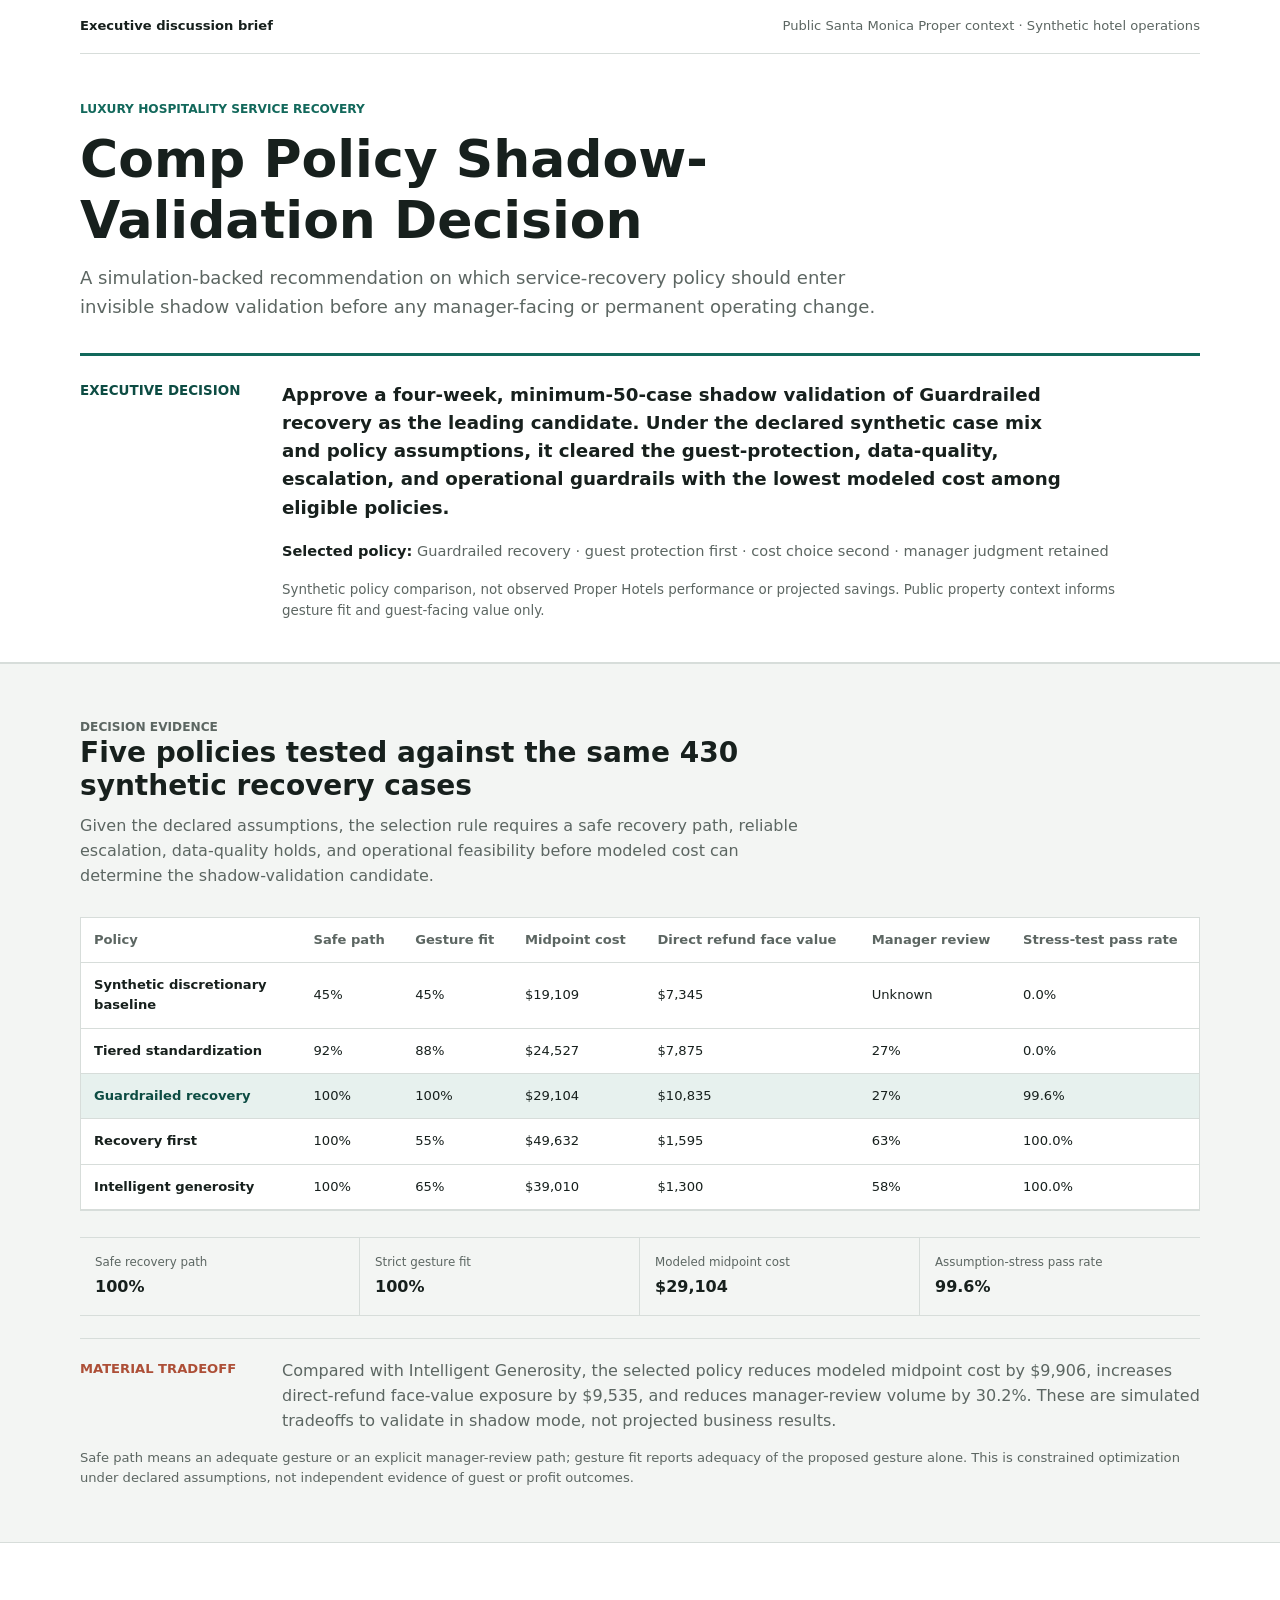
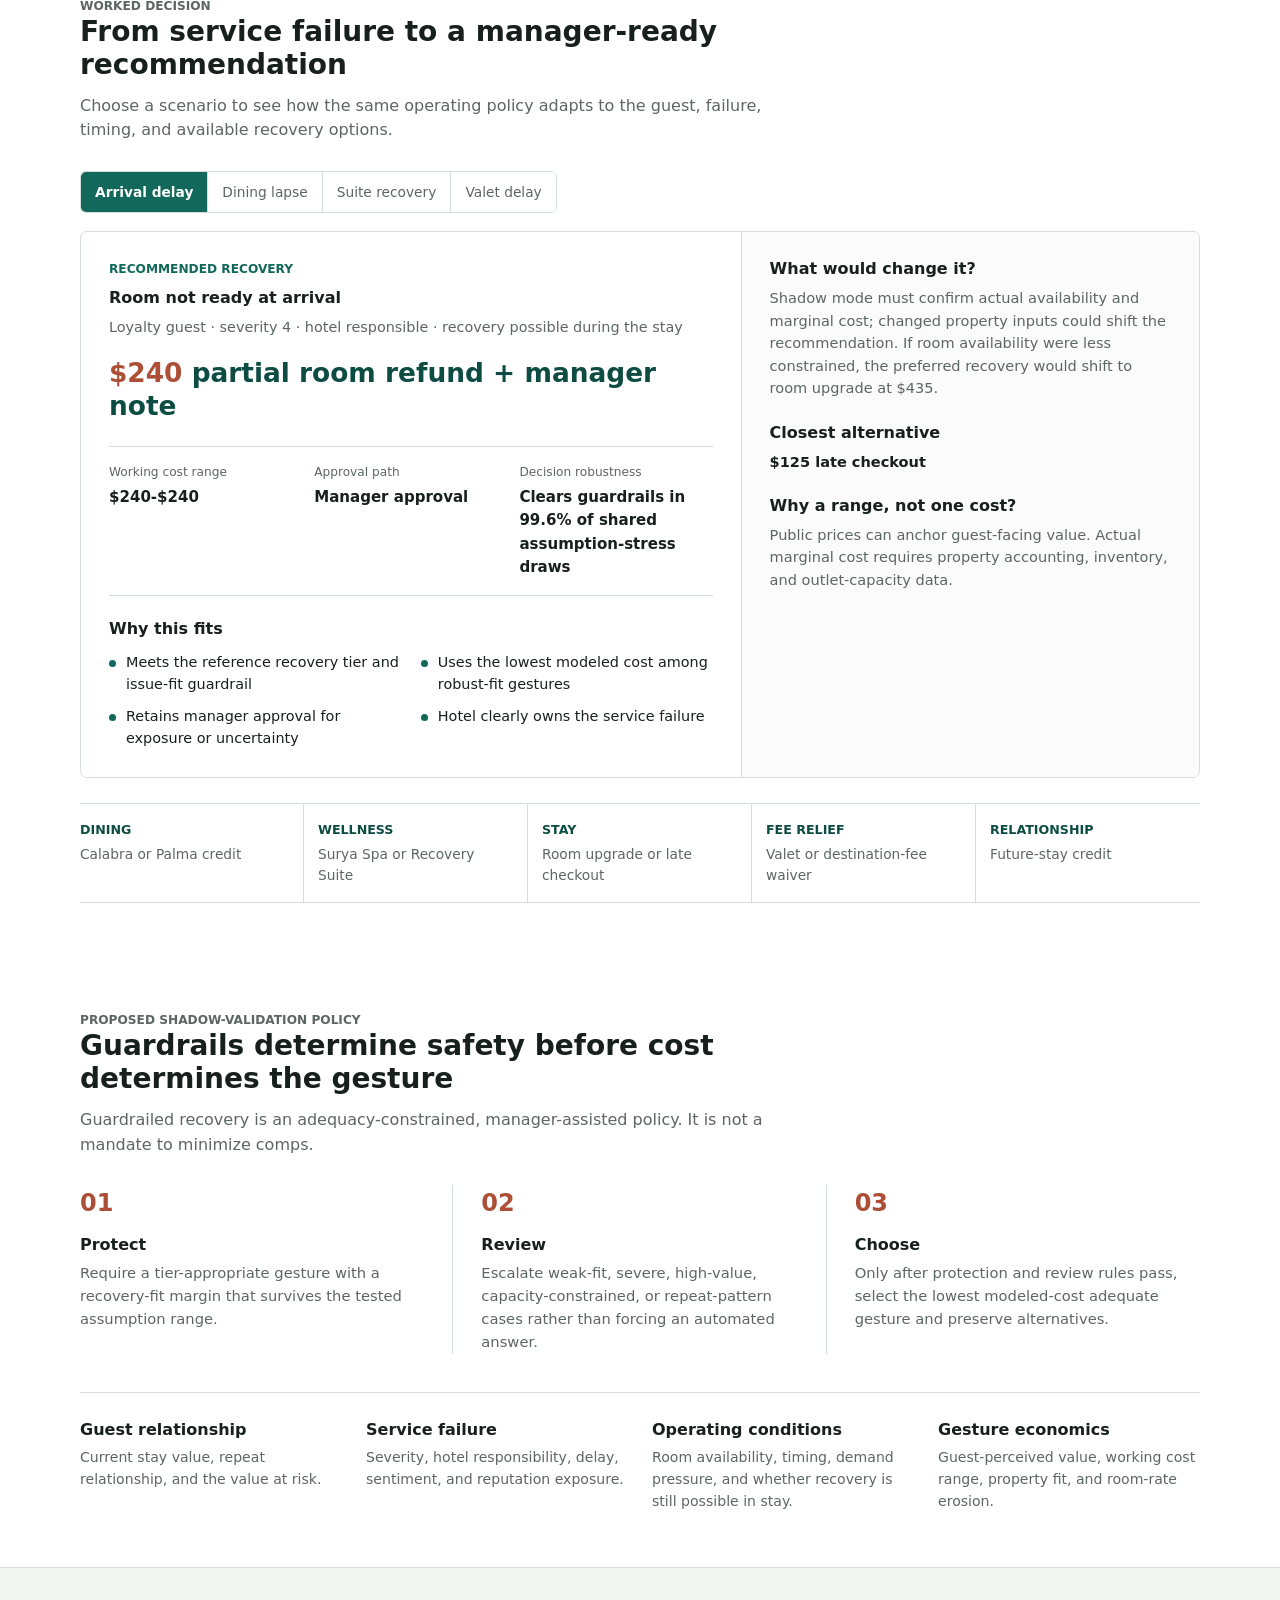
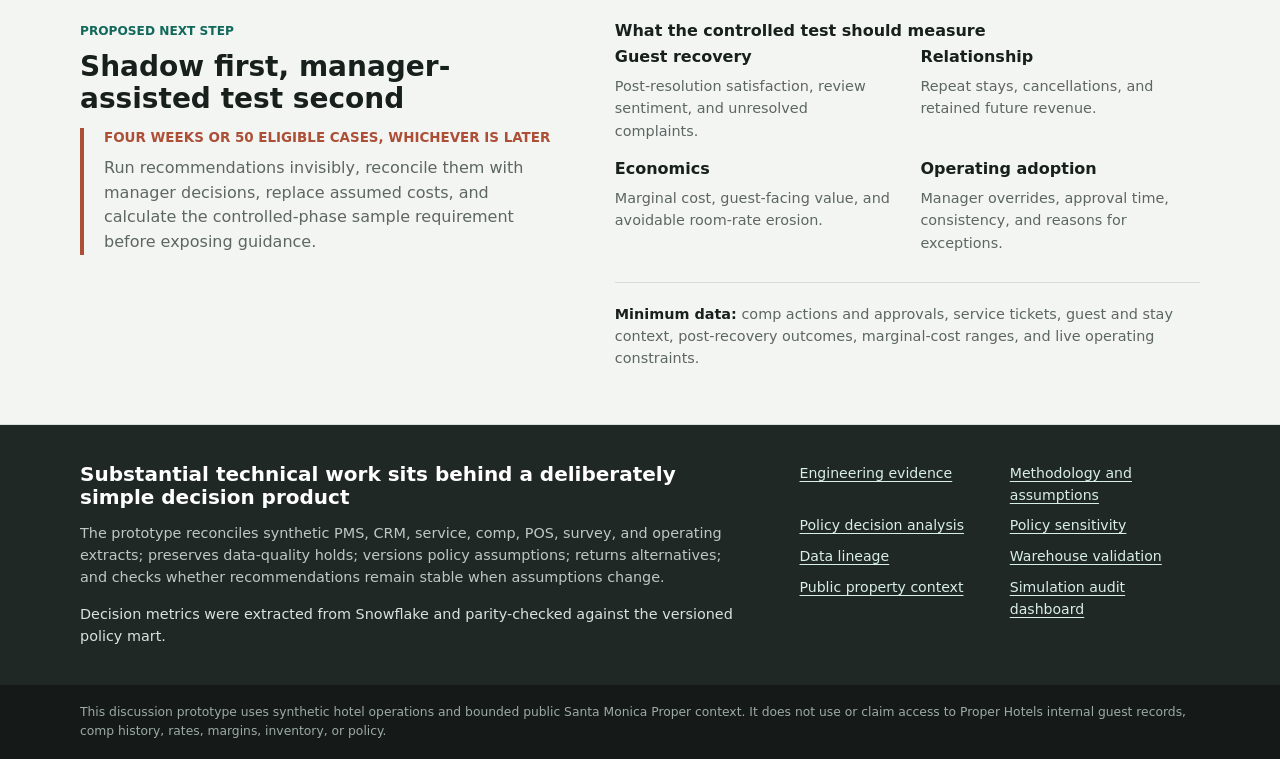
==== index.html @ bcdc2355 "docs(policy): publish decision evidence and cloud validation" ====
<!doctype html>
<html lang="en">
<head>
  <meta charset="utf-8">
  <meta name="viewport" content="width=device-width, initial-scale=1">
  <meta name="description" content="A luxury-hospitality service recovery decision prototype for intelligent, explainable guest recovery.">
  <title>Service Recovery Decision Prototype</title>
  <style>
    :root {
      color-scheme: light;
      --ink: #17201d;
      --muted: #5c6662;
      --line: #d7ddda;
      --paper: #f3f5f3;
      --white: #ffffff;
      --teal: #12685b;
      --teal-dark: #0d4c43;
      --teal-soft: #e7f1ee;
      --coral: #ad4f37;
      --coral-soft: #f8ece7;
      --gold: #9a742f;
    }
    * { box-sizing: border-box; }
    html { scroll-behavior: smooth; }
    html, body { width: 100%; max-width: 100%; overflow-x: hidden; }
    body {
      margin: 0;
      background: var(--white);
      color: var(--ink);
      font-family: Inter, ui-sans-serif, system-ui, -apple-system, "Segoe UI", sans-serif;
      font-size: 16px;
      line-height: 1.55;
    }
    a { color: var(--teal-dark); text-underline-offset: 3px; }
    .shell { width: min(1120px, calc(100% - 40px)); margin: 0 auto; }
    .eyebrow {
      margin: 0 0 10px;
      color: var(--teal);
      font-size: .76rem;
      font-weight: 800;
      text-transform: uppercase;
    }
    header { border-bottom: 1px solid var(--line); background: var(--white); }
    .topline {
      display: flex;
      align-items: center;
      justify-content: space-between;
      gap: 18px;
      min-height: 54px;
      border-bottom: 1px solid var(--line);
      color: var(--muted);
      font-size: .82rem;
    }
    .topline strong { color: var(--ink); }
    .intro { padding: 46px 0 40px; }
    h1, h2, h3 { margin-top: 0; letter-spacing: 0; line-height: 1.17; }
    h1 { max-width: 780px; margin-bottom: 14px; font-size: 3.25rem; }
    h2 { margin-bottom: 12px; font-size: 1.75rem; }
    h3 { margin-bottom: 8px; font-size: 1rem; }
    .lead { max-width: 800px; margin: 0; color: var(--muted); font-size: 1.13rem; }
    .proposal {
      display: grid;
      grid-template-columns: 180px minmax(0, 1fr);
      gap: 22px;
      margin-top: 32px;
      padding-top: 25px;
      border-top: 3px solid var(--teal);
    }
    .proposal strong { color: var(--teal-dark); font-size: .84rem; text-transform: uppercase; }
    .proposal p { max-width: 780px; margin: 0; font-size: 1.14rem; font-weight: 650; }
    .principle { margin: 18px 0 0 202px; color: var(--muted); font-size: .91rem; }
    .principle b { color: var(--ink); }
    .evidence-boundary { max-width: 850px; margin: 18px 0 0 202px; color: var(--muted); font-size: .84rem; }
    section { padding: 54px 0; }
    .band { background: var(--paper); border-top: 1px solid var(--line); border-bottom: 1px solid var(--line); }
    .section-head { max-width: 720px; margin-bottom: 28px; }
    .section-head p { margin: 0; color: var(--muted); }
    .policy-table-wrap { width: 100%; overflow-x: auto; border: 1px solid var(--line); background: var(--white); }
    .policy-comparison-table { width: 100%; min-width: 820px; border-collapse: collapse; }
    .policy-comparison-table th, .policy-comparison-table td { padding: 12px 13px; border-bottom: 1px solid var(--line); text-align: left; font-size: .82rem; }
    .policy-comparison-table thead th { color: var(--muted); font-weight: 700; }
    .policy-comparison-table tbody th { max-width: 210px; color: var(--ink); }
    .policy-comparison-table .selected-policy { background: var(--teal-soft); }
    .policy-comparison-table .selected-policy th { color: var(--teal-dark); }
    .comparison-note { display: grid; grid-template-columns: 180px minmax(0, 1fr); gap: 22px; margin-top: 22px; padding-top: 20px; border-top: 1px solid var(--line); }
    .comparison-note strong { color: var(--coral); font-size: .82rem; text-transform: uppercase; }
    .comparison-note p { margin: 0; color: var(--muted); }
    .comparison-definition { margin: 14px 0 0; color: var(--muted); font-size: .82rem; }
    .selection-metrics { display: grid; grid-template-columns: repeat(4, minmax(0, 1fr)); margin-top: 26px; border-top: 1px solid var(--line); border-bottom: 1px solid var(--line); }
    .selection-metrics div { padding: 15px; border-right: 1px solid var(--line); }
    .selection-metrics div:last-child { border-right: 0; }
    .selection-metrics span { display: block; color: var(--muted); font-size: .74rem; }
    .selection-metrics strong { display: block; margin-top: 4px; font-size: 1rem; }
    .scenario-tabs {
      display: flex;
      width: fit-content;
      max-width: 100%;
      margin-bottom: 18px;
      border: 1px solid var(--line);
      border-radius: 6px;
      overflow-x: auto;
      background: var(--white);
    }
    .scenario-tab {
      flex: 0 0 auto;
      min-height: 40px;
      border: 0;
      border-right: 1px solid var(--line);
      padding: 9px 14px;
      background: var(--white);
      color: var(--muted);
      font: inherit;
      font-size: .86rem;
      cursor: pointer;
    }
    .scenario-tab:last-child { border-right: 0; }
    .scenario-tab[aria-pressed="true"] { background: var(--teal); color: var(--white); font-weight: 750; }
    .scenario-tab:focus-visible { outline: 3px solid #86bcb4; outline-offset: -3px; }
    .decision {
      display: grid;
      grid-template-columns: minmax(0, 1.18fr) minmax(290px, .82fr);
      min-width: 0;
      border: 1px solid var(--line);
      border-radius: 7px;
      overflow: hidden;
      background: var(--white);
    }
    .decision-main, .decision-support { min-width: 0; padding: 28px; }
    .decision-support { border-left: 1px solid var(--line); background: #fafbfa; }
    .scenario-context { margin: 0 0 18px; color: var(--muted); font-size: .9rem; }
    .recommendation { margin: 0; color: var(--teal-dark); font-size: 1.65rem; font-weight: 800; line-height: 1.25; overflow-wrap: anywhere; }
    .recommendation span:first-child { color: var(--coral); }
    .decision-metrics {
      display: grid;
      grid-template-columns: repeat(3, minmax(0, 1fr));
      gap: 12px;
      margin: 24px 0;
      padding: 16px 0;
      border-top: 1px solid var(--line);
      border-bottom: 1px solid var(--line);
    }
    .decision-metrics span { display: block; color: var(--muted); font-size: .76rem; }
    .decision-metrics strong { display: block; margin-top: 4px; font-size: .94rem; overflow-wrap: anywhere; }
    .reasons { display: grid; grid-template-columns: repeat(2, minmax(0, 1fr)); gap: 9px 20px; margin: 12px 0 0; padding: 0; list-style: none; }
    .reasons li { position: relative; padding-left: 17px; font-size: .9rem; }
    .reasons li::before { content: ""; position: absolute; left: 0; top: .62em; width: 7px; height: 7px; border-radius: 50%; background: var(--teal); }
    .decision-support h3:not(:first-child) { margin-top: 24px; }
    .decision-support p { margin: 0; color: var(--muted); font-size: .91rem; }
    .alternative { color: var(--ink) !important; font-weight: 700; }
    .property-menu {
      display: grid;
      grid-template-columns: repeat(5, minmax(0, 1fr));
      margin-top: 25px;
      border-top: 1px solid var(--line);
      border-bottom: 1px solid var(--line);
    }
    .property-menu div { min-width: 0; padding: 16px 14px; border-right: 1px solid var(--line); }
    .property-menu div:first-child { padding-left: 0; }
    .property-menu div:last-child { border-right: 0; padding-right: 0; }
    .property-menu strong { display: block; color: var(--teal-dark); font-size: .79rem; text-transform: uppercase; }
    .property-menu span { display: block; margin-top: 4px; color: var(--muted); font-size: .86rem; }
    .policy-grid { display: grid; grid-template-columns: repeat(3, minmax(0, 1fr)); margin-top: 28px; }
    .policy-step { min-width: 0; padding: 0 28px; border-right: 1px solid var(--line); }
    .policy-step:first-child { padding-left: 0; }
    .policy-step:last-child { padding-right: 0; border-right: 0; }
    .step-number { display: block; margin-bottom: 13px; color: var(--coral); font-size: 1.5rem; font-weight: 800; }
    .policy-step p { margin: 0; color: var(--muted); font-size: .92rem; }
    .drivers { display: grid; grid-template-columns: repeat(4, minmax(0, 1fr)); gap: 24px; margin-top: 38px; padding-top: 28px; border-top: 1px solid var(--line); }
    .drivers p { margin: 0; color: var(--muted); font-size: .88rem; }
    .pilot { display: grid; grid-template-columns: minmax(0, .9fr) minmax(0, 1.1fr); gap: 56px; align-items: start; }
    .pilot-callout { border-left: 4px solid var(--coral); padding-left: 20px; }
    .pilot-callout p { margin: 0; color: var(--muted); }
    .pilot-callout strong { display: block; margin-bottom: 7px; color: var(--coral); font-size: .84rem; text-transform: uppercase; }
    .success-measures { display: grid; grid-template-columns: repeat(2, minmax(0, 1fr)); gap: 18px 26px; }
    .success-measures p { margin: 0; color: var(--muted); font-size: .9rem; }
    .data-needed { margin: 28px 0 0; padding-top: 20px; border-top: 1px solid var(--line); color: var(--muted); font-size: .9rem; }
    .data-needed strong { color: var(--ink); }
    .evidence { padding: 38px 0; background: #202825; color: #e9efec; }
    .evidence-grid { display: grid; grid-template-columns: minmax(0, 1.25fr) minmax(280px, .75fr); gap: 52px; }
    .evidence h2 { color: var(--white); font-size: 1.25rem; }
    .evidence p { margin: 0; color: #bdc8c3; font-size: .9rem; }
    .pipeline-proof { margin-top: 14px !important; color: #d8e3de !important; }
    .evidence-links { display: grid; grid-template-columns: repeat(2, minmax(0, 1fr)); gap: 9px 20px; align-content: start; }
    .evidence a { color: #d8eee8; font-size: .88rem; }
    footer { padding: 18px 0; background: #151a18; color: #9caaa4; font-size: .77rem; }
    @media (max-width: 820px) {
      .proposal { grid-template-columns: 1fr; gap: 8px; }
      .principle, .evidence-boundary { margin-left: 0; }
      .comparison-note { grid-template-columns: 1fr; gap: 6px; }
      .selection-metrics { grid-template-columns: repeat(2, minmax(0, 1fr)); }
      .selection-metrics div:nth-child(2) { border-right: 0; }
      .selection-metrics div:nth-child(-n+2) { border-bottom: 1px solid var(--line); }
      .decision { grid-template-columns: 1fr; }
      .decision-support { border-top: 1px solid var(--line); border-left: 0; }
      .property-menu { grid-template-columns: repeat(2, minmax(0, 1fr)); }
      .property-menu div, .property-menu div:first-child, .property-menu div:last-child { padding: 14px; border-right: 0; border-bottom: 1px solid var(--line); }
      .property-menu div:nth-child(odd) { border-right: 1px solid var(--line); }
      .property-menu div:last-child { border-bottom: 0; }
      .policy-grid { grid-template-columns: 1fr; gap: 24px; }
      .policy-step, .policy-step:first-child, .policy-step:last-child { padding: 0 0 24px; border-right: 0; border-bottom: 1px solid var(--line); }
      .policy-step:last-child { padding-bottom: 0; border-bottom: 0; }
      .drivers { grid-template-columns: repeat(2, minmax(0, 1fr)); }
      .pilot, .evidence-grid { grid-template-columns: 1fr; gap: 32px; }
    }
    @media (max-width: 560px) {
      .shell { width: min(100% - 32px, 1120px); }
      .topline { align-items: flex-start; flex-direction: column; justify-content: center; gap: 2px; padding: 10px 0; }
      .intro { padding: 34px 0 30px; }
      h1 { font-size: 2rem; }
      h2 { font-size: 1.45rem; }
      .lead { font-size: 1rem; }
      section { padding: 42px 0; }
      .scenario-tabs { display: grid; grid-template-columns: repeat(2, minmax(0, 1fr)); width: 100%; overflow: hidden; }
      .scenario-tab { width: 100%; border-right: 1px solid var(--line); border-bottom: 1px solid var(--line); }
      .scenario-tab:nth-child(2n) { border-right: 0; }
      .scenario-tab:nth-last-child(-n+2) { border-bottom: 0; }
      .decision-main, .decision-support { padding: 20px; }
      .recommendation { font-size: 1.35rem; }
      .decision-metrics { grid-template-columns: 1fr; gap: 10px; }
      .decision-metrics div { padding-bottom: 10px; border-bottom: 1px solid var(--line); }
      .decision-metrics div:last-child { padding-bottom: 0; border-bottom: 0; }
      .reasons, .drivers, .success-measures, .evidence-links { grid-template-columns: 1fr; }
      .property-menu { grid-template-columns: 1fr; }
      .property-menu div:nth-child(odd) { border-right: 0; }
      .principle span { display: block; }
      .selection-metrics { grid-template-columns: 1fr; }
      .selection-metrics div, .selection-metrics div:nth-child(2) { border-right: 0; border-bottom: 1px solid var(--line); }
      .selection-metrics div:last-child { border-bottom: 0; }
      .policy-comparison-table { min-width: 0; }
      .policy-comparison-table thead { display: none; }
      .policy-comparison-table, .policy-comparison-table tbody, .policy-comparison-table tr { display: block; }
      .policy-comparison-table tr { display: grid; grid-template-columns: repeat(2, minmax(0, 1fr)); padding: 14px; border-bottom: 1px solid var(--line); }
      .policy-comparison-table tr:last-child { border-bottom: 0; }
      .policy-comparison-table tbody th { grid-column: 1 / -1; max-width: none; padding: 0 0 10px; border: 0; font-size: .95rem; }
      .policy-comparison-table td { padding: 7px 8px 7px 0; border: 0; font-weight: 700; }
      .policy-comparison-table td::before { content: attr(data-label); display: block; margin-bottom: 2px; color: var(--muted); font-size: .7rem; font-weight: 500; }
    }
    @media print {
      body { font-size: 13px; }
      .scenario-tabs { display: none; }
      section { break-inside: avoid; padding: 28px 0; }
      .evidence, footer { background: var(--white); color: var(--ink); }
      .evidence p, .evidence a { color: var(--ink); }
    }
  </style>
</head>
<body>
  <header>
    <div class="shell topline">
      <strong>Executive discussion brief</strong>
      <span>Public Santa Monica Proper context · Synthetic hotel operations</span>
    </div>
    <div class="shell intro">
      <p class="eyebrow">Luxury hospitality service recovery</p>
      <h1>Comp Policy Shadow-Validation Decision</h1>
      <p class="lead">A simulation-backed recommendation on which service-recovery policy should enter invisible shadow validation before any manager-facing or permanent operating change.</p>
      <div class="proposal">
        <strong>Executive decision</strong>
        <p>Approve a four-week, minimum-50-case shadow validation of Guardrailed recovery as the leading candidate. Under the declared synthetic case mix and policy assumptions, it cleared the guest-protection, data-quality, escalation, and operational guardrails with the lowest modeled cost among eligible policies.</p>
      </div>
      <p class="principle"><b>Selected policy:</b> <span>Guardrailed recovery · guest protection first · cost choice second · manager judgment retained</span></p>
      <p class="evidence-boundary">Synthetic policy comparison, not observed Proper Hotels performance or projected savings. Public property context informs gesture fit and guest-facing value only.</p>
    </div>
  </header>

  <main>
    <section class="band" id="policy-comparison">
      <div class="shell">
        <div class="section-head">
          <p class="eyebrow">Decision evidence</p>
          <h2>Five policies tested against the same 430 synthetic recovery cases</h2>
          <p>Given the declared assumptions, the selection rule requires a safe recovery path, reliable escalation, data-quality holds, and operational feasibility before modeled cost can determine the shadow-validation candidate.</p>
        </div>
        <div class="policy-table-wrap">
          <table class="policy-comparison-table">
            <thead><tr><th>Policy</th><th>Safe path</th><th>Gesture fit</th><th>Midpoint cost</th><th>Direct refund face value</th><th>Manager review</th><th>Stress-test pass rate</th></tr></thead>
            <tbody><tr><th scope="row">Synthetic discretionary baseline</th><td data-label="Safe path">45%</td><td data-label="Gesture fit">45%</td><td data-label="Midpoint cost">$19,109</td><td data-label="Direct refund">$7,345</td><td data-label="Manager review">Unknown</td><td data-label="Stress-test pass rate">0.0%</td></tr><tr><th scope="row">Tiered standardization</th><td data-label="Safe path">92%</td><td data-label="Gesture fit">88%</td><td data-label="Midpoint cost">$24,527</td><td data-label="Direct refund">$7,875</td><td data-label="Manager review">27%</td><td data-label="Stress-test pass rate">0.0%</td></tr><tr class="selected-policy"><th scope="row">Guardrailed recovery</th><td data-label="Safe path">100%</td><td data-label="Gesture fit">100%</td><td data-label="Midpoint cost">$29,104</td><td data-label="Direct refund">$10,835</td><td data-label="Manager review">27%</td><td data-label="Stress-test pass rate">99.6%</td></tr><tr><th scope="row">Recovery first</th><td data-label="Safe path">100%</td><td data-label="Gesture fit">55%</td><td data-label="Midpoint cost">$49,632</td><td data-label="Direct refund">$1,595</td><td data-label="Manager review">63%</td><td data-label="Stress-test pass rate">100.0%</td></tr><tr><th scope="row">Intelligent generosity</th><td data-label="Safe path">100%</td><td data-label="Gesture fit">65%</td><td data-label="Midpoint cost">$39,010</td><td data-label="Direct refund">$1,300</td><td data-label="Manager review">58%</td><td data-label="Stress-test pass rate">100.0%</td></tr></tbody>
          </table>
        </div>
        <div class="selection-metrics" aria-label="Selected policy evidence">
          <div><span>Safe recovery path</span><strong>100%</strong></div>
          <div><span>Strict gesture fit</span><strong>100%</strong></div>
          <div><span>Modeled midpoint cost</span><strong>$29,104</strong></div>
          <div><span>Assumption-stress pass rate</span><strong>99.6%</strong></div>
        </div>
        <div class="comparison-note"><strong>Material tradeoff</strong><p>Compared with Intelligent Generosity, the selected policy reduces modeled midpoint cost by $9,906, increases direct-refund face-value exposure by $9,535, and reduces manager-review volume by 30.2%. These are simulated tradeoffs to validate in shadow mode, not projected business results.</p></div>
        <p class="comparison-definition">Safe path means an adequate gesture or an explicit manager-review path; gesture fit reports adequacy of the proposed gesture alone. This is constrained optimization under declared assumptions, not independent evidence of guest or profit outcomes.</p>
      </div>
    </section>

    <section id="worked-decision">
      <div class="shell">
        <div class="section-head">
          <p class="eyebrow">Worked decision</p>
          <h2>From service failure to a manager-ready recommendation</h2>
          <p>Choose a scenario to see how the same operating policy adapts to the guest, failure, timing, and available recovery options.</p>
        </div>
        <div class="scenario-tabs" role="group" aria-label="Worked recovery scenarios"><button class="scenario-tab" type="button" data-scenario="arrival_delay" aria-pressed="true">Arrival delay</button><button class="scenario-tab" type="button" data-scenario="dining_lapse" aria-pressed="false">Dining lapse</button><button class="scenario-tab" type="button" data-scenario="suite_recovery" aria-pressed="false">Suite recovery</button><button class="scenario-tab" type="button" data-scenario="parking_friction" aria-pressed="false">Valet delay</button></div>
        <article class="decision" id="decision-panel" aria-live="polite">
          <div class="decision-main">
            <p class="eyebrow">Recommended recovery</p>
            <h3 id="scenario-title">Room not ready at arrival</h3>
            <p class="scenario-context" id="scenario-context">Loyalty guest · severity 4 · hotel responsible · recovery possible during the stay</p>
            <p class="recommendation"><span id="scenario-amount">$240</span> <span id="scenario-gesture">partial room refund + manager note</span></p>
            <div class="decision-metrics">
              <div><span>Working cost range</span><strong id="scenario-cost">$240-$240</strong></div>
              <div><span>Approval path</span><strong id="scenario-approval">Manager approval</strong></div>
              <div><span>Decision robustness</span><strong id="scenario-robustness">Clears guardrails in 99.6% of shared assumption-stress draws</strong></div>
            </div>
            <h3>Why this fits</h3>
            <ul class="reasons" id="scenario-reasons"><li>Meets the reference recovery tier and issue-fit guardrail</li><li>Uses the lowest modeled cost among robust-fit gestures</li><li>Retains manager approval for exposure or uncertainty</li><li>Hotel clearly owns the service failure</li></ul>
          </div>
          <aside class="decision-support">
            <h3>What would change it?</h3>
            <p id="scenario-counterfactual">Shadow mode must confirm actual availability and marginal cost; changed property inputs could shift the recommendation. If room availability were less constrained, the preferred recovery would shift to room upgrade at $435.</p>
            <h3>Closest alternative</h3>
            <p class="alternative" id="scenario-alternative">$125 late checkout</p>
            <h3>Why a range, not one cost?</h3>
            <p>Public prices can anchor guest-facing value. Actual marginal cost requires property accounting, inventory, and outlet-capacity data.</p>
          </aside>
        </article>
        <div class="property-menu" aria-label="Property-aligned recovery menu">
          <div><strong>Dining</strong><span>Calabra or Palma credit</span></div>
          <div><strong>Wellness</strong><span>Surya Spa or Recovery Suite</span></div>
          <div><strong>Stay</strong><span>Room upgrade or late checkout</span></div>
          <div><strong>Fee relief</strong><span>Valet or destination-fee waiver</span></div>
          <div><strong>Relationship</strong><span>Future-stay credit</span></div>
        </div>
      </div>
    </section>

    <section id="operating-policy">
      <div class="shell">
        <div class="section-head">
          <p class="eyebrow">Proposed shadow-validation policy</p>
          <h2>Guardrails determine safety before cost determines the gesture</h2>
          <p>Guardrailed recovery is an adequacy-constrained, manager-assisted policy. It is not a mandate to minimize comps.</p>
        </div>
        <div class="policy-grid">
          <div class="policy-step"><span class="step-number">01</span><h3>Protect</h3><p>Require a tier-appropriate gesture with a recovery-fit margin that survives the tested assumption range.</p></div>
          <div class="policy-step"><span class="step-number">02</span><h3>Review</h3><p>Escalate weak-fit, severe, high-value, capacity-constrained, or repeat-pattern cases rather than forcing an automated answer.</p></div>
          <div class="policy-step"><span class="step-number">03</span><h3>Choose</h3><p>Only after protection and review rules pass, select the lowest modeled-cost adequate gesture and preserve alternatives.</p></div>
        </div>
        <div class="drivers">
          <div><h3>Guest relationship</h3><p>Current stay value, repeat relationship, and the value at risk.</p></div>
          <div><h3>Service failure</h3><p>Severity, hotel responsibility, delay, sentiment, and reputation exposure.</p></div>
          <div><h3>Operating conditions</h3><p>Room availability, timing, demand pressure, and whether recovery is still possible in stay.</p></div>
          <div><h3>Gesture economics</h3><p>Guest-perceived value, working cost range, property fit, and room-rate erosion.</p></div>
        </div>
      </div>
    </section>

    <section class="band" id="pilot">
      <div class="shell pilot">
        <div>
          <p class="eyebrow">Proposed next step</p>
          <h2>Shadow first, manager-assisted test second</h2>
          <div class="pilot-callout">
            <strong>Four weeks or 50 eligible cases, whichever is later</strong>
            <p>Run recommendations invisibly, reconcile them with manager decisions, replace assumed costs, and calculate the controlled-phase sample requirement before exposing guidance.</p>
          </div>
        </div>
        <div>
          <h3>What the controlled test should measure</h3>
          <div class="success-measures">
            <div><h3>Guest recovery</h3><p>Post-resolution satisfaction, review sentiment, and unresolved complaints.</p></div>
            <div><h3>Relationship</h3><p>Repeat stays, cancellations, and retained future revenue.</p></div>
            <div><h3>Economics</h3><p>Marginal cost, guest-facing value, and avoidable room-rate erosion.</p></div>
            <div><h3>Operating adoption</h3><p>Manager overrides, approval time, consistency, and reasons for exceptions.</p></div>
          </div>
          <p class="data-needed"><strong>Minimum data:</strong> comp actions and approvals, service tickets, guest and stay context, post-recovery outcomes, marginal-cost ranges, and live operating constraints.</p>
        </div>
      </div>
    </section>

    <section class="evidence" id="evidence">
      <div class="shell evidence-grid">
        <div>
          <h2>Substantial technical work sits behind a deliberately simple decision product</h2>
          <p>The prototype reconciles synthetic PMS, CRM, service, comp, POS, survey, and operating extracts; preserves data-quality holds; versions policy assumptions; returns alternatives; and checks whether recommendations remain stable when assumptions change.</p>
          <p class="pipeline-proof">Decision metrics were extracted from Snowflake and parity-checked against the versioned policy mart.</p>
        </div>
        <nav class="evidence-links" aria-label="Supporting technical evidence">
          <a href="reports/engineering-evidence.md">Engineering evidence</a>
          <a href="reports/methodology-and-assumptions.md">Methodology and assumptions</a>
          <a href="reports/policy-decision-analysis.md">Policy decision analysis</a>
          <a href="reports/policy-sensitivity.md">Policy sensitivity</a>
          <a href="reports/data-lineage.md">Data lineage</a>
          <a href="reports/snowflake-validation.md">Warehouse validation</a>
          <a href="reports/proper-public-context.md">Public property context</a>
          <a href="reports/comp-optimization-dashboard.html">Simulation audit dashboard</a>
        </nav>
      </div>
    </section>
  </main>

  <footer>
    <div class="shell">This discussion prototype uses synthetic hotel operations and bounded public Santa Monica Proper context. It does not use or claim access to Proper Hotels internal guest records, comp history, rates, margins, inventory, or policy.</div>
  </footer>

  <script type="application/json" id="scenario-data">{"arrival_delay": {"key": "arrival_delay", "tab_label": "Arrival delay", "title": "Room not ready at arrival", "context": "Loyalty guest \u00b7 severity 4 \u00b7 hotel responsible \u00b7 recovery possible during the stay", "amount": "$240", "gesture": "partial room refund + manager note", "cost_range": "$240-$240", "approval": "Manager approval", "robustness": "Clears guardrails in 99.6% of shared assumption-stress draws", "reasons": ["Meets the reference recovery tier and issue-fit guardrail", "Uses the lowest modeled cost among robust-fit gestures", "Retains manager approval for exposure or uncertainty", "Hotel clearly owns the service failure"], "counterfactual": "Shadow mode must confirm actual availability and marginal cost; changed property inputs could shift the recommendation. If room availability were less constrained, the preferred recovery would shift to room upgrade at $435.", "alternative": "$125 late checkout"}, "dining_lapse": {"key": "dining_lapse", "tab_label": "Dining lapse", "title": "Dining service failure", "context": "Returning guest \u00b7 severity 4 \u00b7 hotel responsible \u00b7 recovery possible during the stay", "amount": "$180", "gesture": "Calabra or Palma dining credit + manager note", "cost_range": "$45-$108", "approval": "Within policy", "robustness": "Clears guardrails in 99.6% of shared assumption-stress draws", "reasons": ["Meets the reference recovery tier and issue-fit guardrail", "Uses the lowest modeled cost among robust-fit gestures", "Hotel clearly owns the service failure"], "counterfactual": "Shadow mode must confirm actual availability and marginal cost; changed property inputs could shift the recommendation. No single operating condition tested on its own changed the preferred gesture.", "alternative": "$0 manager note and personal follow-up"}, "suite_recovery": {"key": "suite_recovery", "tab_label": "Suite recovery", "title": "Housekeeping failure during a VIP stay", "context": "VIP guest \u00b7 severity 5 \u00b7 hotel responsible \u00b7 high relationship exposure", "amount": "$455", "gesture": "future-stay credit + manager note", "cost_range": "$136-$387", "approval": "Manager approval", "robustness": "Clears guardrails in 99.6% of shared assumption-stress draws", "reasons": ["Meets the reference recovery tier and issue-fit guardrail", "Uses the lowest modeled cost among robust-fit gestures", "Retains manager approval for exposure or uncertainty", "Hotel clearly owns the service failure"], "counterfactual": "Shadow mode must confirm actual availability and marginal cost; changed property inputs could shift the recommendation. No single operating condition tested on its own changed the preferred gesture.", "alternative": "$80 in-room amenity gesture"}, "parking_friction": {"key": "parking_friction", "tab_label": "Valet delay", "title": "Valet or parking delay", "context": "Loyalty guest \u00b7 severity 3 \u00b7 hotel responsible \u00b7 recovery possible during the stay", "amount": "$100", "gesture": "parking or destination-fee waiver + manager note", "cost_range": "$8-$35", "approval": "Within policy", "robustness": "Clears guardrails in 99.6% of shared assumption-stress draws", "reasons": ["Meets the reference recovery tier and issue-fit guardrail", "Uses the lowest modeled cost among robust-fit gestures", "Hotel clearly owns the service failure"], "counterfactual": "Shadow mode must confirm actual availability and marginal cost; changed property inputs could shift the recommendation. No single operating condition tested on its own changed the preferred gesture.", "alternative": "$0 manager note and personal follow-up"}}</script>
  <script>
    (() => {
      const scenarios = JSON.parse(document.getElementById("scenario-data").textContent);
      const tabs = [...document.querySelectorAll(".scenario-tab")];
      const fields = {
        title: document.getElementById("scenario-title"),
        context: document.getElementById("scenario-context"),
        amount: document.getElementById("scenario-amount"),
        gesture: document.getElementById("scenario-gesture"),
        cost_range: document.getElementById("scenario-cost"),
        approval: document.getElementById("scenario-approval"),
        robustness: document.getElementById("scenario-robustness"),
        counterfactual: document.getElementById("scenario-counterfactual"),
        alternative: document.getElementById("scenario-alternative")
      };
      const reasonList = document.getElementById("scenario-reasons");

      function selectScenario(key, updateUrl = true) {
        const scenario = scenarios[key];
        if (!scenario) return;
        Object.entries(fields).forEach(([name, node]) => { node.textContent = scenario[name]; });
        reasonList.replaceChildren(...scenario.reasons.map(reason => {
          const item = document.createElement("li");
          item.textContent = reason;
          return item;
        }));
        tabs.forEach(tab => tab.setAttribute("aria-pressed", String(tab.dataset.scenario === key)));
        if (updateUrl && history.replaceState && window.location.protocol !== "file:") {
          const url = new URL(window.location.href);
          url.searchParams.set("scenario", key);
          history.replaceState(null, "", url);
        }
      }

      tabs.forEach(tab => tab.addEventListener("click", () => selectScenario(tab.dataset.scenario)));
      const requested = new URLSearchParams(window.location.search).get("scenario");
      if (requested && scenarios[requested]) selectScenario(requested, false);
    })();
  </script>
</body>
</html>
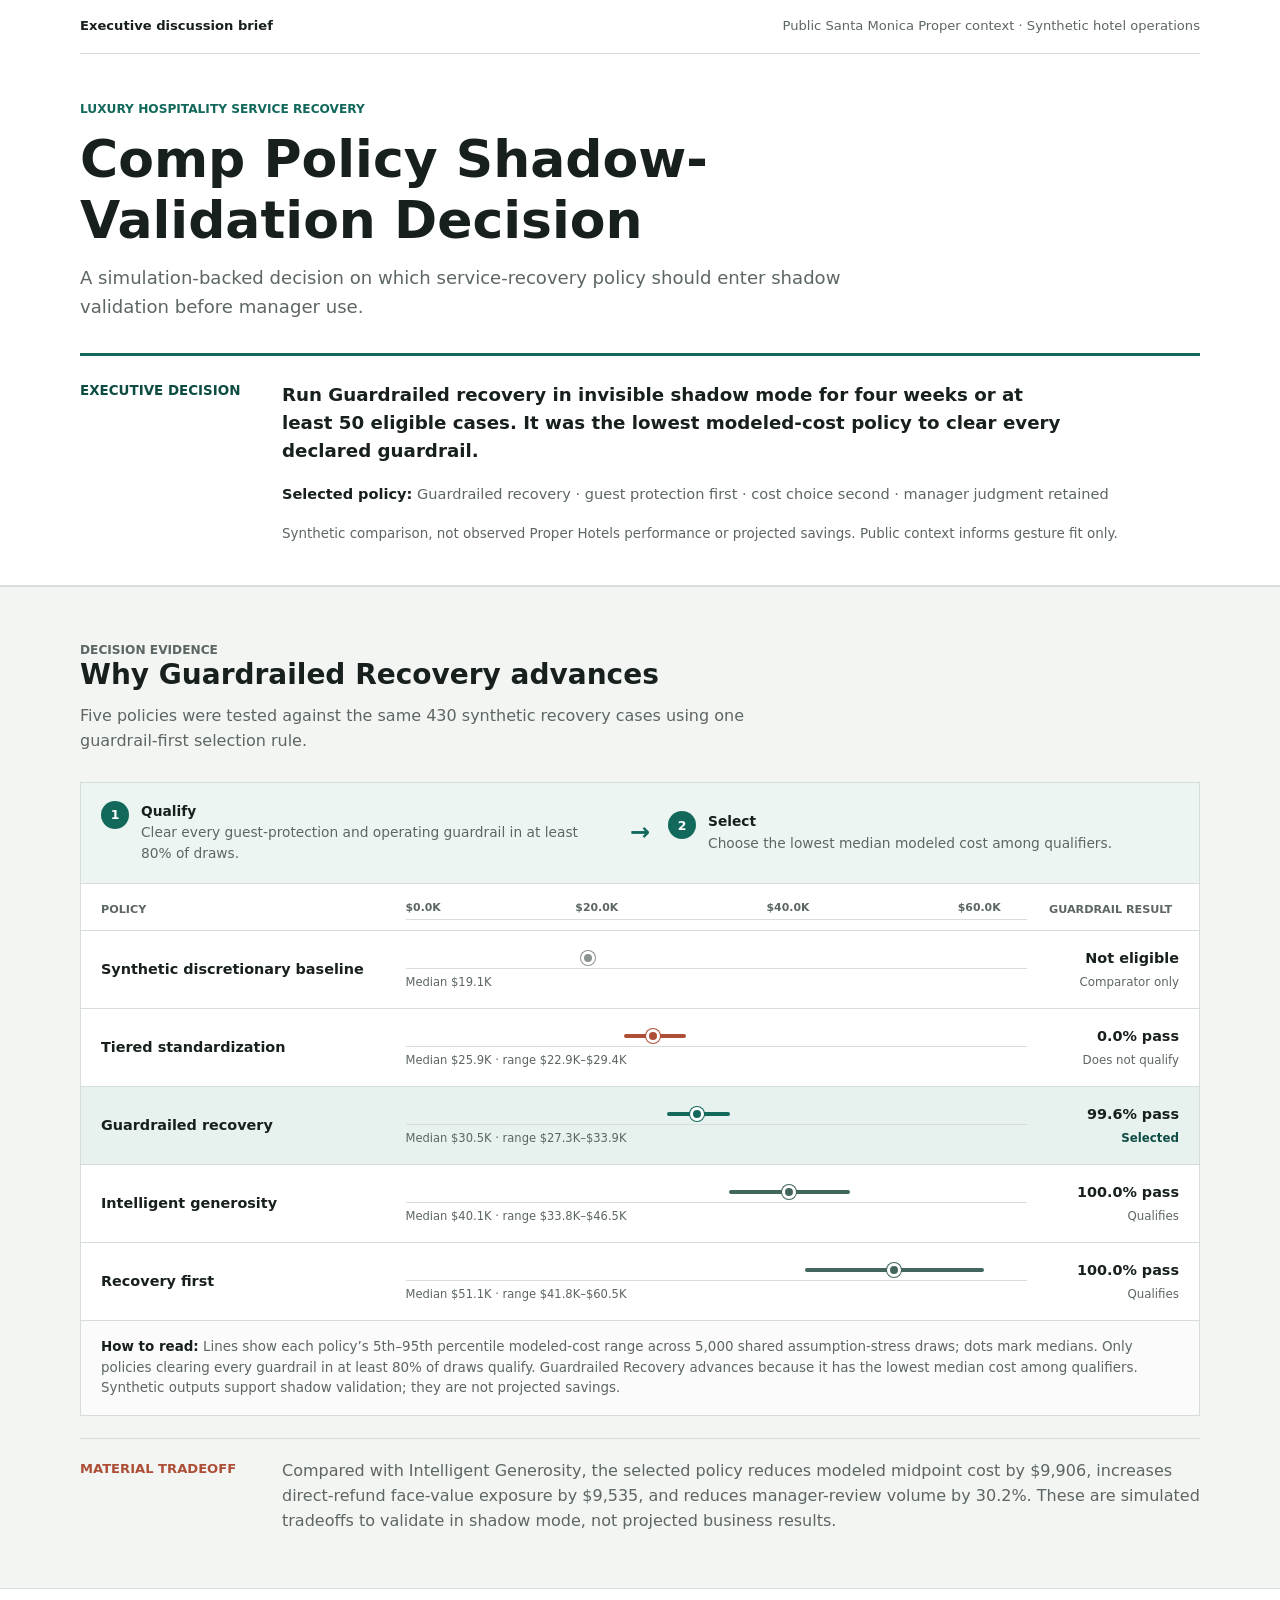
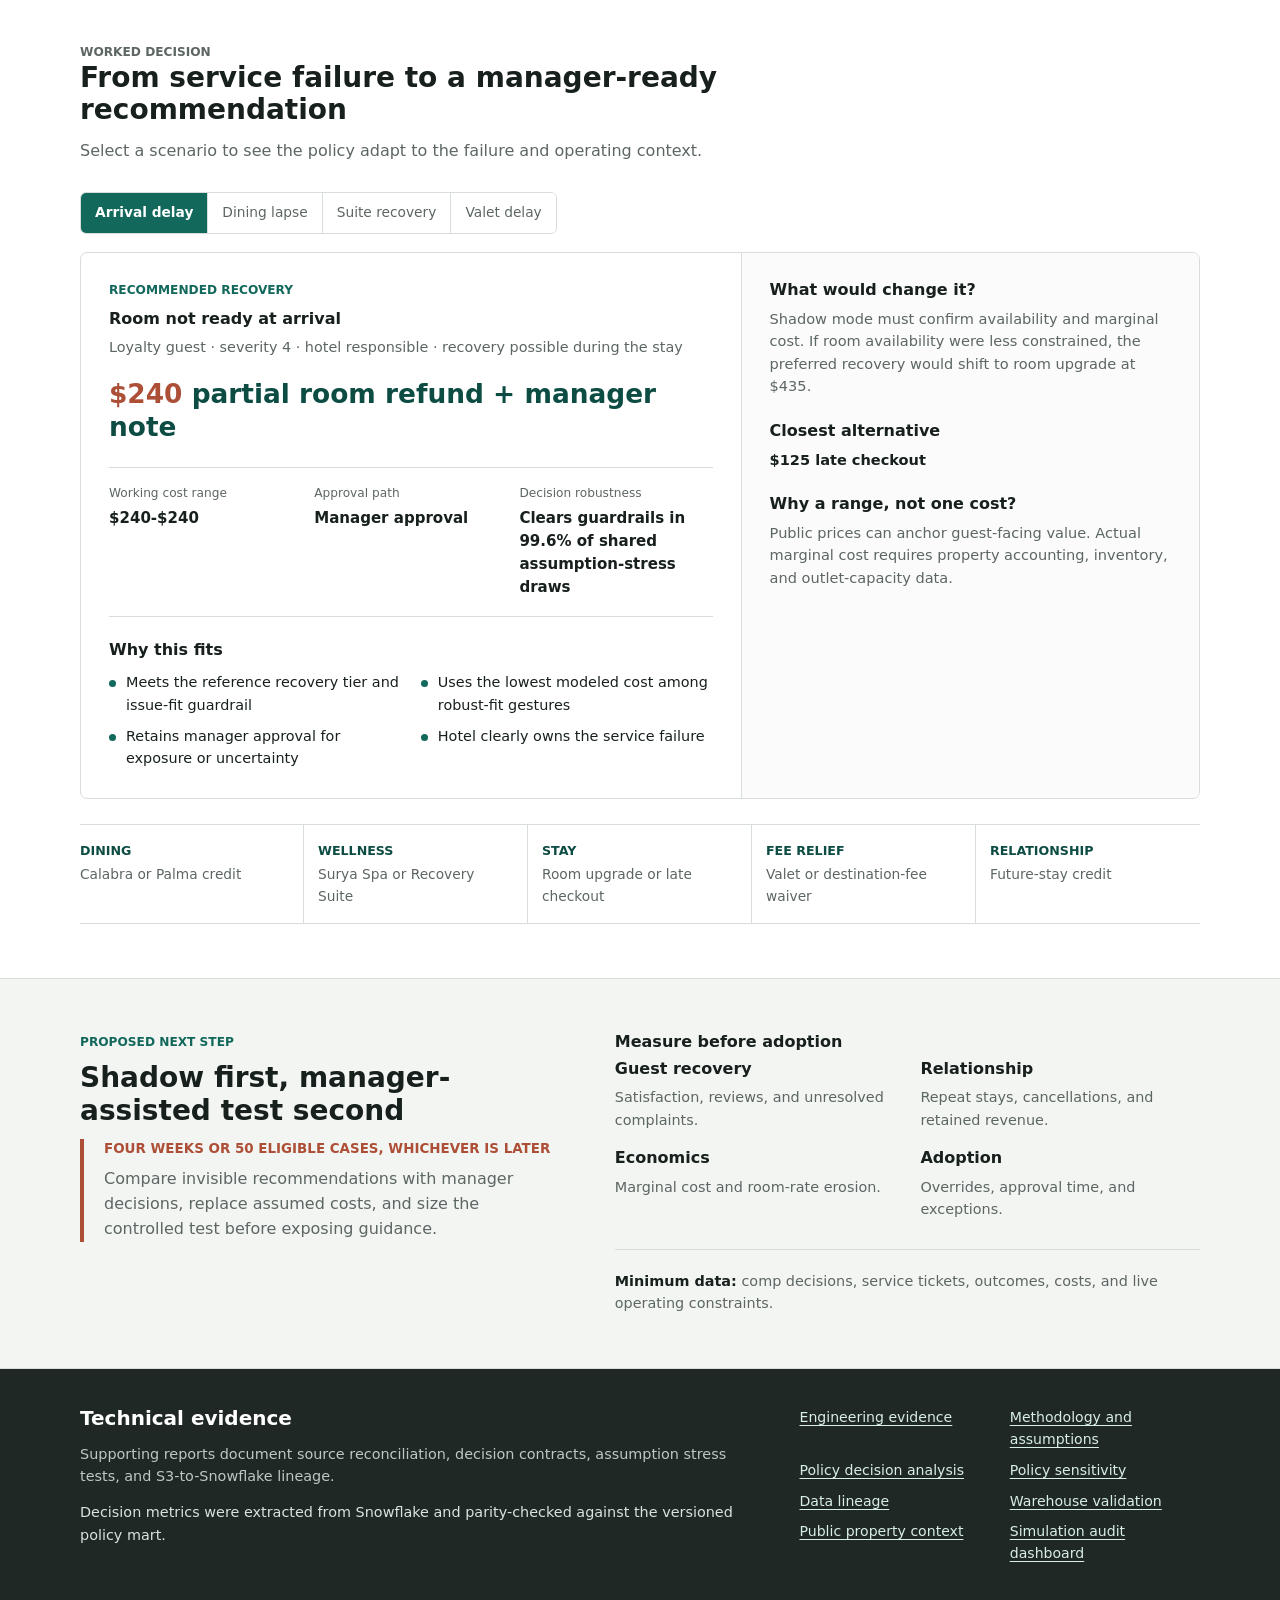
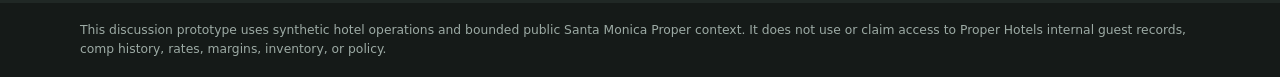
==== commit 6b765ab5: "feat(report): clarify comp policy selection" ====
--- a/index.html
+++ b/index.html
@@ -75,22 +75,37 @@
     .band { background: var(--paper); border-top: 1px solid var(--line); border-bottom: 1px solid var(--line); }
     .section-head { max-width: 720px; margin-bottom: 28px; }
     .section-head p { margin: 0; color: var(--muted); }
-    .policy-table-wrap { width: 100%; overflow-x: auto; border: 1px solid var(--line); background: var(--white); }
-    .policy-comparison-table { width: 100%; min-width: 820px; border-collapse: collapse; }
-    .policy-comparison-table th, .policy-comparison-table td { padding: 12px 13px; border-bottom: 1px solid var(--line); text-align: left; font-size: .82rem; }
-    .policy-comparison-table thead th { color: var(--muted); font-weight: 700; }
-    .policy-comparison-table tbody th { max-width: 210px; color: var(--ink); }
-    .policy-comparison-table .selected-policy { background: var(--teal-soft); }
-    .policy-comparison-table .selected-policy th { color: var(--teal-dark); }
+    .policy-decision-figure { margin: 0; border: 1px solid var(--line); background: var(--white); }
+    .selection-rule { display: grid; grid-template-columns: minmax(0, 1fr) auto minmax(0, 1fr); gap: 18px; align-items: center; padding: 18px 20px; border-bottom: 1px solid var(--line); background: #edf5f2; }
+    .selection-rule > div { display: grid; grid-template-columns: 30px minmax(0, 1fr); gap: 10px; align-items: start; }
+    .selection-rule p { margin: 0; color: var(--muted); font-size: .86rem; }
+    .selection-rule strong { display: block; color: var(--ink); }
+    .rule-number { display: grid; width: 28px; height: 28px; place-items: center; border-radius: 50%; background: var(--teal); color: var(--white); font-size: .78rem; font-weight: 800; }
+    .rule-arrow { color: var(--teal); font-size: 1.5rem; font-weight: 800; }
+    .figure-axis, .policy-plot-row { display: grid; grid-template-columns: minmax(170px, .75fr) minmax(320px, 1.65fr) 130px; gap: 22px; align-items: center; }
+    .figure-axis { padding: 16px 20px 10px; color: var(--muted); font-size: .7rem; font-weight: 750; text-transform: uppercase; }
+    .axis-track { position: relative; height: 20px; border-bottom: 1px solid var(--line); }
+    .axis-track span { position: absolute; bottom: 2px; transform: translateX(-50%); color: var(--muted); font-size: .68rem; font-weight: 600; text-transform: none; }
+    .axis-track span:first-child { transform: none; }
+    .policy-plot-row { --row-color: #68736e; min-height: 78px; padding: 13px 20px; border-top: 1px solid var(--line); }
+    .policy-plot-row.selected { --row-color: var(--teal); background: var(--teal-soft); }
+    .policy-plot-row.qualified { --row-color: #42665d; }
+    .policy-plot-row.failed { --row-color: var(--coral); }
+    .policy-plot-row.comparator { --row-color: #8a938f; }
+    .policy-plot-label strong, .guardrail-result strong { display: block; color: var(--ink); font-size: .9rem; }
+    .policy-plot-label span, .guardrail-result span { display: block; margin-top: 3px; color: var(--muted); font-size: .74rem; }
+    .policy-plot-row.selected .policy-plot-label span, .policy-plot-row.selected .guardrail-result span { color: var(--teal-dark); font-weight: 750; }
+    .cost-cell { min-width: 0; }
+    .cost-track { position: relative; height: 22px; border-bottom: 1px solid var(--line); }
+    .cost-interval { position: absolute; top: 9px; left: var(--cost-low); width: calc(var(--cost-high) - var(--cost-low)); min-width: 3px; height: 4px; border-radius: 2px; background: var(--row-color); }
+    .cost-median { position: absolute; top: 4px; left: var(--cost-mid); width: 14px; height: 14px; transform: translateX(-50%); border: 3px solid var(--white); border-radius: 50%; background: var(--row-color); box-shadow: 0 0 0 1px var(--row-color); }
+    .cost-readout { display: block; margin-top: 5px; color: var(--muted); font-size: .72rem; }
+    .guardrail-result { text-align: right; }
+    .policy-decision-figure figcaption { padding: 16px 20px; border-top: 1px solid var(--line); background: #fafbfa; color: var(--muted); font-size: .84rem; }
+    .policy-decision-figure figcaption strong { color: var(--ink); }
     .comparison-note { display: grid; grid-template-columns: 180px minmax(0, 1fr); gap: 22px; margin-top: 22px; padding-top: 20px; border-top: 1px solid var(--line); }
     .comparison-note strong { color: var(--coral); font-size: .82rem; text-transform: uppercase; }
     .comparison-note p { margin: 0; color: var(--muted); }
-    .comparison-definition { margin: 14px 0 0; color: var(--muted); font-size: .82rem; }
-    .selection-metrics { display: grid; grid-template-columns: repeat(4, minmax(0, 1fr)); margin-top: 26px; border-top: 1px solid var(--line); border-bottom: 1px solid var(--line); }
-    .selection-metrics div { padding: 15px; border-right: 1px solid var(--line); }
-    .selection-metrics div:last-child { border-right: 0; }
-    .selection-metrics span { display: block; color: var(--muted); font-size: .74rem; }
-    .selection-metrics strong { display: block; margin-top: 4px; font-size: 1rem; }
     .scenario-tabs {
       display: flex;
       width: fit-content;
@@ -159,14 +174,6 @@
     .property-menu div:last-child { border-right: 0; padding-right: 0; }
     .property-menu strong { display: block; color: var(--teal-dark); font-size: .79rem; text-transform: uppercase; }
     .property-menu span { display: block; margin-top: 4px; color: var(--muted); font-size: .86rem; }
-    .policy-grid { display: grid; grid-template-columns: repeat(3, minmax(0, 1fr)); margin-top: 28px; }
-    .policy-step { min-width: 0; padding: 0 28px; border-right: 1px solid var(--line); }
-    .policy-step:first-child { padding-left: 0; }
-    .policy-step:last-child { padding-right: 0; border-right: 0; }
-    .step-number { display: block; margin-bottom: 13px; color: var(--coral); font-size: 1.5rem; font-weight: 800; }
-    .policy-step p { margin: 0; color: var(--muted); font-size: .92rem; }
-    .drivers { display: grid; grid-template-columns: repeat(4, minmax(0, 1fr)); gap: 24px; margin-top: 38px; padding-top: 28px; border-top: 1px solid var(--line); }
-    .drivers p { margin: 0; color: var(--muted); font-size: .88rem; }
     .pilot { display: grid; grid-template-columns: minmax(0, .9fr) minmax(0, 1.1fr); gap: 56px; align-items: start; }
     .pilot-callout { border-left: 4px solid var(--coral); padding-left: 20px; }
     .pilot-callout p { margin: 0; color: var(--muted); }
@@ -187,19 +194,15 @@
       .proposal { grid-template-columns: 1fr; gap: 8px; }
       .principle, .evidence-boundary { margin-left: 0; }
       .comparison-note { grid-template-columns: 1fr; gap: 6px; }
-      .selection-metrics { grid-template-columns: repeat(2, minmax(0, 1fr)); }
-      .selection-metrics div:nth-child(2) { border-right: 0; }
-      .selection-metrics div:nth-child(-n+2) { border-bottom: 1px solid var(--line); }
+      .selection-rule { grid-template-columns: 1fr; gap: 12px; }
+      .rule-arrow { justify-self: start; margin-left: 6px; transform: rotate(90deg); }
+      .figure-axis, .policy-plot-row { grid-template-columns: minmax(140px, .7fr) minmax(240px, 1.5fr) 115px; gap: 14px; }
       .decision { grid-template-columns: 1fr; }
       .decision-support { border-top: 1px solid var(--line); border-left: 0; }
       .property-menu { grid-template-columns: repeat(2, minmax(0, 1fr)); }
       .property-menu div, .property-menu div:first-child, .property-menu div:last-child { padding: 14px; border-right: 0; border-bottom: 1px solid var(--line); }
       .property-menu div:nth-child(odd) { border-right: 1px solid var(--line); }
       .property-menu div:last-child { border-bottom: 0; }
-      .policy-grid { grid-template-columns: 1fr; gap: 24px; }
-      .policy-step, .policy-step:first-child, .policy-step:last-child { padding: 0 0 24px; border-right: 0; border-bottom: 1px solid var(--line); }
-      .policy-step:last-child { padding-bottom: 0; border-bottom: 0; }
-      .drivers { grid-template-columns: repeat(2, minmax(0, 1fr)); }
       .pilot, .evidence-grid { grid-template-columns: 1fr; gap: 32px; }
     }
     @media (max-width: 560px) {
@@ -219,21 +222,15 @@
       .decision-metrics { grid-template-columns: 1fr; gap: 10px; }
       .decision-metrics div { padding-bottom: 10px; border-bottom: 1px solid var(--line); }
       .decision-metrics div:last-child { padding-bottom: 0; border-bottom: 0; }
-      .reasons, .drivers, .success-measures, .evidence-links { grid-template-columns: 1fr; }
+      .reasons, .success-measures, .evidence-links { grid-template-columns: 1fr; }
       .property-menu { grid-template-columns: 1fr; }
       .property-menu div:nth-child(odd) { border-right: 0; }
       .principle span { display: block; }
-      .selection-metrics { grid-template-columns: 1fr; }
-      .selection-metrics div, .selection-metrics div:nth-child(2) { border-right: 0; border-bottom: 1px solid var(--line); }
-      .selection-metrics div:last-child { border-bottom: 0; }
-      .policy-comparison-table { min-width: 0; }
-      .policy-comparison-table thead { display: none; }
-      .policy-comparison-table, .policy-comparison-table tbody, .policy-comparison-table tr { display: block; }
-      .policy-comparison-table tr { display: grid; grid-template-columns: repeat(2, minmax(0, 1fr)); padding: 14px; border-bottom: 1px solid var(--line); }
-      .policy-comparison-table tr:last-child { border-bottom: 0; }
-      .policy-comparison-table tbody th { grid-column: 1 / -1; max-width: none; padding: 0 0 10px; border: 0; font-size: .95rem; }
-      .policy-comparison-table td { padding: 7px 8px 7px 0; border: 0; font-weight: 700; }
-      .policy-comparison-table td::before { content: attr(data-label); display: block; margin-bottom: 2px; color: var(--muted); font-size: .7rem; font-weight: 500; }
+      .figure-axis { display: none; }
+      .policy-plot-row { grid-template-columns: minmax(0, 1fr) auto; gap: 10px 18px; padding: 15px; }
+      .cost-cell { grid-column: 1 / -1; }
+      .guardrail-result { grid-column: 2; grid-row: 1; }
+      .policy-decision-figure figcaption { padding: 15px; }
     }
     @media print {
       body { font-size: 13px; }
@@ -253,13 +250,13 @@
     <div class="shell intro">
       <p class="eyebrow">Luxury hospitality service recovery</p>
       <h1>Comp Policy Shadow-Validation Decision</h1>
-      <p class="lead">A simulation-backed recommendation on which service-recovery policy should enter invisible shadow validation before any manager-facing or permanent operating change.</p>
+      <p class="lead">A simulation-backed decision on which service-recovery policy should enter shadow validation before manager use.</p>
       <div class="proposal">
         <strong>Executive decision</strong>
-        <p>Approve a four-week, minimum-50-case shadow validation of Guardrailed recovery as the leading candidate. Under the declared synthetic case mix and policy assumptions, it cleared the guest-protection, data-quality, escalation, and operational guardrails with the lowest modeled cost among eligible policies.</p>
+        <p>Run Guardrailed recovery in invisible shadow mode for four weeks or at least 50 eligible cases. It was the lowest modeled-cost policy to clear every declared guardrail.</p>
       </div>
       <p class="principle"><b>Selected policy:</b> <span>Guardrailed recovery · guest protection first · cost choice second · manager judgment retained</span></p>
-      <p class="evidence-boundary">Synthetic policy comparison, not observed Proper Hotels performance or projected savings. Public property context informs gesture fit and guest-facing value only.</p>
+      <p class="evidence-boundary">Synthetic comparison, not observed Proper Hotels performance or projected savings. Public context informs gesture fit only.</p>
     </div>
   </header>
 
@@ -268,23 +265,11 @@
       <div class="shell">
         <div class="section-head">
           <p class="eyebrow">Decision evidence</p>
-          <h2>Five policies tested against the same 430 synthetic recovery cases</h2>
-          <p>Given the declared assumptions, the selection rule requires a safe recovery path, reliable escalation, data-quality holds, and operational feasibility before modeled cost can determine the shadow-validation candidate.</p>
-        </div>
-        <div class="policy-table-wrap">
-          <table class="policy-comparison-table">
-            <thead><tr><th>Policy</th><th>Safe path</th><th>Gesture fit</th><th>Midpoint cost</th><th>Direct refund face value</th><th>Manager review</th><th>Stress-test pass rate</th></tr></thead>
-            <tbody><tr><th scope="row">Synthetic discretionary baseline</th><td data-label="Safe path">45%</td><td data-label="Gesture fit">45%</td><td data-label="Midpoint cost">$19,109</td><td data-label="Direct refund">$7,345</td><td data-label="Manager review">Unknown</td><td data-label="Stress-test pass rate">0.0%</td></tr><tr><th scope="row">Tiered standardization</th><td data-label="Safe path">92%</td><td data-label="Gesture fit">88%</td><td data-label="Midpoint cost">$24,527</td><td data-label="Direct refund">$7,875</td><td data-label="Manager review">27%</td><td data-label="Stress-test pass rate">0.0%</td></tr><tr class="selected-policy"><th scope="row">Guardrailed recovery</th><td data-label="Safe path">100%</td><td data-label="Gesture fit">100%</td><td data-label="Midpoint cost">$29,104</td><td data-label="Direct refund">$10,835</td><td data-label="Manager review">27%</td><td data-label="Stress-test pass rate">99.6%</td></tr><tr><th scope="row">Recovery first</th><td data-label="Safe path">100%</td><td data-label="Gesture fit">55%</td><td data-label="Midpoint cost">$49,632</td><td data-label="Direct refund">$1,595</td><td data-label="Manager review">63%</td><td data-label="Stress-test pass rate">100.0%</td></tr><tr><th scope="row">Intelligent generosity</th><td data-label="Safe path">100%</td><td data-label="Gesture fit">65%</td><td data-label="Midpoint cost">$39,010</td><td data-label="Direct refund">$1,300</td><td data-label="Manager review">58%</td><td data-label="Stress-test pass rate">100.0%</td></tr></tbody>
-          </table>
-        </div>
-        <div class="selection-metrics" aria-label="Selected policy evidence">
-          <div><span>Safe recovery path</span><strong>100%</strong></div>
-          <div><span>Strict gesture fit</span><strong>100%</strong></div>
-          <div><span>Modeled midpoint cost</span><strong>$29,104</strong></div>
-          <div><span>Assumption-stress pass rate</span><strong>99.6%</strong></div>
-        </div>
+          <h2>Why Guardrailed Recovery advances</h2>
+          <p>Five policies were tested against the same 430 synthetic recovery cases using one guardrail-first selection rule.</p>
+        </div>
+        <figure class="policy-decision-figure" aria-labelledby="policy-figure-title"><div class="selection-rule" id="policy-figure-title"><div><span class="rule-number">1</span><p><strong>Qualify</strong> Clear every guest-protection and operating guardrail in at least 80% of draws.</p></div><span class="rule-arrow" aria-hidden="true">→</span><div><span class="rule-number">2</span><p><strong>Select</strong> Choose the lowest median modeled cost among qualifiers.</p></div></div><div class="figure-axis" aria-hidden="true"><span>Policy</span><div class="axis-track"><span style="left:0.00%">$0.0K</span><span style="left:30.77%">$20.0K</span><span style="left:61.54%">$40.0K</span><span style="left:92.31%">$60.0K</span></div><span>Guardrail result</span></div><div class="policy-plot"><div class="policy-plot-row comparator"><div class="policy-plot-label"><strong>Synthetic discretionary baseline</strong></div><div class="cost-cell"><div class="cost-track" style="--cost-low:29.40%;--cost-mid:29.40%;--cost-high:29.40%" aria-label="Synthetic discretionary baseline: Median $19.1K"><span class="cost-interval"></span><span class="cost-median"></span></div><span class="cost-readout">Median $19.1K</span></div><div class="guardrail-result"><strong>Not eligible</strong><span>Comparator only</span></div></div><div class="policy-plot-row failed"><div class="policy-plot-label"><strong>Tiered standardization</strong></div><div class="cost-cell"><div class="cost-track" style="--cost-low:35.21%;--cost-mid:39.87%;--cost-high:45.20%" aria-label="Tiered standardization: Median $25.9K · range $22.9K–$29.4K"><span class="cost-interval"></span><span class="cost-median"></span></div><span class="cost-readout">Median $25.9K · range $22.9K–$29.4K</span></div><div class="guardrail-result"><strong>0.0% pass</strong><span>Does not qualify</span></div></div><div class="policy-plot-row selected"><div class="policy-plot-label"><strong>Guardrailed recovery</strong></div><div class="cost-cell"><div class="cost-track" style="--cost-low:42.06%;--cost-mid:46.87%;--cost-high:52.22%" aria-label="Guardrailed recovery: Median $30.5K · range $27.3K–$33.9K"><span class="cost-interval"></span><span class="cost-median"></span></div><span class="cost-readout">Median $30.5K · range $27.3K–$33.9K</span></div><div class="guardrail-result"><strong>99.6% pass</strong><span>Selected</span></div></div><div class="policy-plot-row qualified"><div class="policy-plot-label"><strong>Intelligent generosity</strong></div><div class="cost-cell"><div class="cost-track" style="--cost-low:51.99%;--cost-mid:61.71%;--cost-high:71.56%" aria-label="Intelligent generosity: Median $40.1K · range $33.8K–$46.5K"><span class="cost-interval"></span><span class="cost-median"></span></div><span class="cost-readout">Median $40.1K · range $33.8K–$46.5K</span></div><div class="guardrail-result"><strong>100.0% pass</strong><span>Qualifies</span></div></div><div class="policy-plot-row qualified"><div class="policy-plot-label"><strong>Recovery first</strong></div><div class="cost-cell"><div class="cost-track" style="--cost-low:64.34%;--cost-mid:78.64%;--cost-high:93.05%" aria-label="Recovery first: Median $51.1K · range $41.8K–$60.5K"><span class="cost-interval"></span><span class="cost-median"></span></div><span class="cost-readout">Median $51.1K · range $41.8K–$60.5K</span></div><div class="guardrail-result"><strong>100.0% pass</strong><span>Qualifies</span></div></div></div><figcaption><strong>How to read:</strong> Lines show each policy’s 5th–95th percentile modeled-cost range across 5,000 shared assumption-stress draws; dots mark medians. Only policies clearing every guardrail in at least 80% of draws qualify. Guardrailed Recovery advances because it has the lowest median cost among qualifiers. Synthetic outputs support shadow validation; they are not projected savings.</figcaption></figure>
         <div class="comparison-note"><strong>Material tradeoff</strong><p>Compared with Intelligent Generosity, the selected policy reduces modeled midpoint cost by $9,906, increases direct-refund face-value exposure by $9,535, and reduces manager-review volume by 30.2%. These are simulated tradeoffs to validate in shadow mode, not projected business results.</p></div>
-        <p class="comparison-definition">Safe path means an adequate gesture or an explicit manager-review path; gesture fit reports adequacy of the proposed gesture alone. This is constrained optimization under declared assumptions, not independent evidence of guest or profit outcomes.</p>
       </div>
     </section>
 
@@ -293,7 +278,7 @@
         <div class="section-head">
           <p class="eyebrow">Worked decision</p>
           <h2>From service failure to a manager-ready recommendation</h2>
-          <p>Choose a scenario to see how the same operating policy adapts to the guest, failure, timing, and available recovery options.</p>
+          <p>Select a scenario to see the policy adapt to the failure and operating context.</p>
         </div>
         <div class="scenario-tabs" role="group" aria-label="Worked recovery scenarios"><button class="scenario-tab" type="button" data-scenario="arrival_delay" aria-pressed="true">Arrival delay</button><button class="scenario-tab" type="button" data-scenario="dining_lapse" aria-pressed="false">Dining lapse</button><button class="scenario-tab" type="button" data-scenario="suite_recovery" aria-pressed="false">Suite recovery</button><button class="scenario-tab" type="button" data-scenario="parking_friction" aria-pressed="false">Valet delay</button></div>
         <article class="decision" id="decision-panel" aria-live="polite">
@@ -312,7 +297,7 @@
           </div>
           <aside class="decision-support">
             <h3>What would change it?</h3>
-            <p id="scenario-counterfactual">Shadow mode must confirm actual availability and marginal cost; changed property inputs could shift the recommendation. If room availability were less constrained, the preferred recovery would shift to room upgrade at $435.</p>
+            <p id="scenario-counterfactual">Shadow mode must confirm availability and marginal cost. If room availability were less constrained, the preferred recovery would shift to room upgrade at $435.</p>
             <h3>Closest alternative</h3>
             <p class="alternative" id="scenario-alternative">$125 late checkout</p>
             <h3>Why a range, not one cost?</h3>
@@ -329,27 +314,6 @@
       </div>
     </section>
 
-    <section id="operating-policy">
-      <div class="shell">
-        <div class="section-head">
-          <p class="eyebrow">Proposed shadow-validation policy</p>
-          <h2>Guardrails determine safety before cost determines the gesture</h2>
-          <p>Guardrailed recovery is an adequacy-constrained, manager-assisted policy. It is not a mandate to minimize comps.</p>
-        </div>
-        <div class="policy-grid">
-          <div class="policy-step"><span class="step-number">01</span><h3>Protect</h3><p>Require a tier-appropriate gesture with a recovery-fit margin that survives the tested assumption range.</p></div>
-          <div class="policy-step"><span class="step-number">02</span><h3>Review</h3><p>Escalate weak-fit, severe, high-value, capacity-constrained, or repeat-pattern cases rather than forcing an automated answer.</p></div>
-          <div class="policy-step"><span class="step-number">03</span><h3>Choose</h3><p>Only after protection and review rules pass, select the lowest modeled-cost adequate gesture and preserve alternatives.</p></div>
-        </div>
-        <div class="drivers">
-          <div><h3>Guest relationship</h3><p>Current stay value, repeat relationship, and the value at risk.</p></div>
-          <div><h3>Service failure</h3><p>Severity, hotel responsibility, delay, sentiment, and reputation exposure.</p></div>
-          <div><h3>Operating conditions</h3><p>Room availability, timing, demand pressure, and whether recovery is still possible in stay.</p></div>
-          <div><h3>Gesture economics</h3><p>Guest-perceived value, working cost range, property fit, and room-rate erosion.</p></div>
-        </div>
-      </div>
-    </section>
-
     <section class="band" id="pilot">
       <div class="shell pilot">
         <div>
@@ -357,18 +321,18 @@
           <h2>Shadow first, manager-assisted test second</h2>
           <div class="pilot-callout">
             <strong>Four weeks or 50 eligible cases, whichever is later</strong>
-            <p>Run recommendations invisibly, reconcile them with manager decisions, replace assumed costs, and calculate the controlled-phase sample requirement before exposing guidance.</p>
+            <p>Compare invisible recommendations with manager decisions, replace assumed costs, and size the controlled test before exposing guidance.</p>
           </div>
         </div>
         <div>
-          <h3>What the controlled test should measure</h3>
+          <h3>Measure before adoption</h3>
           <div class="success-measures">
-            <div><h3>Guest recovery</h3><p>Post-resolution satisfaction, review sentiment, and unresolved complaints.</p></div>
-            <div><h3>Relationship</h3><p>Repeat stays, cancellations, and retained future revenue.</p></div>
-            <div><h3>Economics</h3><p>Marginal cost, guest-facing value, and avoidable room-rate erosion.</p></div>
-            <div><h3>Operating adoption</h3><p>Manager overrides, approval time, consistency, and reasons for exceptions.</p></div>
+            <div><h3>Guest recovery</h3><p>Satisfaction, reviews, and unresolved complaints.</p></div>
+            <div><h3>Relationship</h3><p>Repeat stays, cancellations, and retained revenue.</p></div>
+            <div><h3>Economics</h3><p>Marginal cost and room-rate erosion.</p></div>
+            <div><h3>Adoption</h3><p>Overrides, approval time, and exceptions.</p></div>
           </div>
-          <p class="data-needed"><strong>Minimum data:</strong> comp actions and approvals, service tickets, guest and stay context, post-recovery outcomes, marginal-cost ranges, and live operating constraints.</p>
+          <p class="data-needed"><strong>Minimum data:</strong> comp decisions, service tickets, outcomes, costs, and live operating constraints.</p>
         </div>
       </div>
     </section>
@@ -376,8 +340,8 @@
     <section class="evidence" id="evidence">
       <div class="shell evidence-grid">
         <div>
-          <h2>Substantial technical work sits behind a deliberately simple decision product</h2>
-          <p>The prototype reconciles synthetic PMS, CRM, service, comp, POS, survey, and operating extracts; preserves data-quality holds; versions policy assumptions; returns alternatives; and checks whether recommendations remain stable when assumptions change.</p>
+          <h2>Technical evidence</h2>
+          <p>Supporting reports document source reconciliation, decision contracts, assumption stress tests, and S3-to-Snowflake lineage.</p>
           <p class="pipeline-proof">Decision metrics were extracted from Snowflake and parity-checked against the versioned policy mart.</p>
         </div>
         <nav class="evidence-links" aria-label="Supporting technical evidence">
@@ -398,7 +362,7 @@
     <div class="shell">This discussion prototype uses synthetic hotel operations and bounded public Santa Monica Proper context. It does not use or claim access to Proper Hotels internal guest records, comp history, rates, margins, inventory, or policy.</div>
   </footer>
 
-  <script type="application/json" id="scenario-data">{"arrival_delay": {"key": "arrival_delay", "tab_label": "Arrival delay", "title": "Room not ready at arrival", "context": "Loyalty guest \u00b7 severity 4 \u00b7 hotel responsible \u00b7 recovery possible during the stay", "amount": "$240", "gesture": "partial room refund + manager note", "cost_range": "$240-$240", "approval": "Manager approval", "robustness": "Clears guardrails in 99.6% of shared assumption-stress draws", "reasons": ["Meets the reference recovery tier and issue-fit guardrail", "Uses the lowest modeled cost among robust-fit gestures", "Retains manager approval for exposure or uncertainty", "Hotel clearly owns the service failure"], "counterfactual": "Shadow mode must confirm actual availability and marginal cost; changed property inputs could shift the recommendation. If room availability were less constrained, the preferred recovery would shift to room upgrade at $435.", "alternative": "$125 late checkout"}, "dining_lapse": {"key": "dining_lapse", "tab_label": "Dining lapse", "title": "Dining service failure", "context": "Returning guest \u00b7 severity 4 \u00b7 hotel responsible \u00b7 recovery possible during the stay", "amount": "$180", "gesture": "Calabra or Palma dining credit + manager note", "cost_range": "$45-$108", "approval": "Within policy", "robustness": "Clears guardrails in 99.6% of shared assumption-stress draws", "reasons": ["Meets the reference recovery tier and issue-fit guardrail", "Uses the lowest modeled cost among robust-fit gestures", "Hotel clearly owns the service failure"], "counterfactual": "Shadow mode must confirm actual availability and marginal cost; changed property inputs could shift the recommendation. No single operating condition tested on its own changed the preferred gesture.", "alternative": "$0 manager note and personal follow-up"}, "suite_recovery": {"key": "suite_recovery", "tab_label": "Suite recovery", "title": "Housekeeping failure during a VIP stay", "context": "VIP guest \u00b7 severity 5 \u00b7 hotel responsible \u00b7 high relationship exposure", "amount": "$455", "gesture": "future-stay credit + manager note", "cost_range": "$136-$387", "approval": "Manager approval", "robustness": "Clears guardrails in 99.6% of shared assumption-stress draws", "reasons": ["Meets the reference recovery tier and issue-fit guardrail", "Uses the lowest modeled cost among robust-fit gestures", "Retains manager approval for exposure or uncertainty", "Hotel clearly owns the service failure"], "counterfactual": "Shadow mode must confirm actual availability and marginal cost; changed property inputs could shift the recommendation. No single operating condition tested on its own changed the preferred gesture.", "alternative": "$80 in-room amenity gesture"}, "parking_friction": {"key": "parking_friction", "tab_label": "Valet delay", "title": "Valet or parking delay", "context": "Loyalty guest \u00b7 severity 3 \u00b7 hotel responsible \u00b7 recovery possible during the stay", "amount": "$100", "gesture": "parking or destination-fee waiver + manager note", "cost_range": "$8-$35", "approval": "Within policy", "robustness": "Clears guardrails in 99.6% of shared assumption-stress draws", "reasons": ["Meets the reference recovery tier and issue-fit guardrail", "Uses the lowest modeled cost among robust-fit gestures", "Hotel clearly owns the service failure"], "counterfactual": "Shadow mode must confirm actual availability and marginal cost; changed property inputs could shift the recommendation. No single operating condition tested on its own changed the preferred gesture.", "alternative": "$0 manager note and personal follow-up"}}</script>
+  <script type="application/json" id="scenario-data">{"arrival_delay": {"key": "arrival_delay", "tab_label": "Arrival delay", "title": "Room not ready at arrival", "context": "Loyalty guest \u00b7 severity 4 \u00b7 hotel responsible \u00b7 recovery possible during the stay", "amount": "$240", "gesture": "partial room refund + manager note", "cost_range": "$240-$240", "approval": "Manager approval", "robustness": "Clears guardrails in 99.6% of shared assumption-stress draws", "reasons": ["Meets the reference recovery tier and issue-fit guardrail", "Uses the lowest modeled cost among robust-fit gestures", "Retains manager approval for exposure or uncertainty", "Hotel clearly owns the service failure"], "counterfactual": "Shadow mode must confirm availability and marginal cost. If room availability were less constrained, the preferred recovery would shift to room upgrade at $435.", "alternative": "$125 late checkout"}, "dining_lapse": {"key": "dining_lapse", "tab_label": "Dining lapse", "title": "Dining service failure", "context": "Returning guest \u00b7 severity 4 \u00b7 hotel responsible \u00b7 recovery possible during the stay", "amount": "$180", "gesture": "Calabra or Palma dining credit + manager note", "cost_range": "$45-$108", "approval": "Within policy", "robustness": "Clears guardrails in 99.6% of shared assumption-stress draws", "reasons": ["Meets the reference recovery tier and issue-fit guardrail", "Uses the lowest modeled cost among robust-fit gestures", "Hotel clearly owns the service failure"], "counterfactual": "Shadow mode must confirm availability and marginal cost. No single operating condition tested on its own changed the preferred gesture.", "alternative": "$0 manager note and personal follow-up"}, "suite_recovery": {"key": "suite_recovery", "tab_label": "Suite recovery", "title": "Housekeeping failure during a VIP stay", "context": "VIP guest \u00b7 severity 5 \u00b7 hotel responsible \u00b7 high relationship exposure", "amount": "$455", "gesture": "future-stay credit + manager note", "cost_range": "$136-$387", "approval": "Manager approval", "robustness": "Clears guardrails in 99.6% of shared assumption-stress draws", "reasons": ["Meets the reference recovery tier and issue-fit guardrail", "Uses the lowest modeled cost among robust-fit gestures", "Retains manager approval for exposure or uncertainty", "Hotel clearly owns the service failure"], "counterfactual": "Shadow mode must confirm availability and marginal cost. No single operating condition tested on its own changed the preferred gesture.", "alternative": "$80 in-room amenity gesture"}, "parking_friction": {"key": "parking_friction", "tab_label": "Valet delay", "title": "Valet or parking delay", "context": "Loyalty guest \u00b7 severity 3 \u00b7 hotel responsible \u00b7 recovery possible during the stay", "amount": "$100", "gesture": "parking or destination-fee waiver + manager note", "cost_range": "$8-$35", "approval": "Within policy", "robustness": "Clears guardrails in 99.6% of shared assumption-stress draws", "reasons": ["Meets the reference recovery tier and issue-fit guardrail", "Uses the lowest modeled cost among robust-fit gestures", "Hotel clearly owns the service failure"], "counterfactual": "Shadow mode must confirm availability and marginal cost. No single operating condition tested on its own changed the preferred gesture.", "alternative": "$0 manager note and personal follow-up"}}</script>
   <script>
     (() => {
       const scenarios = JSON.parse(document.getElementById("scenario-data").textContent);
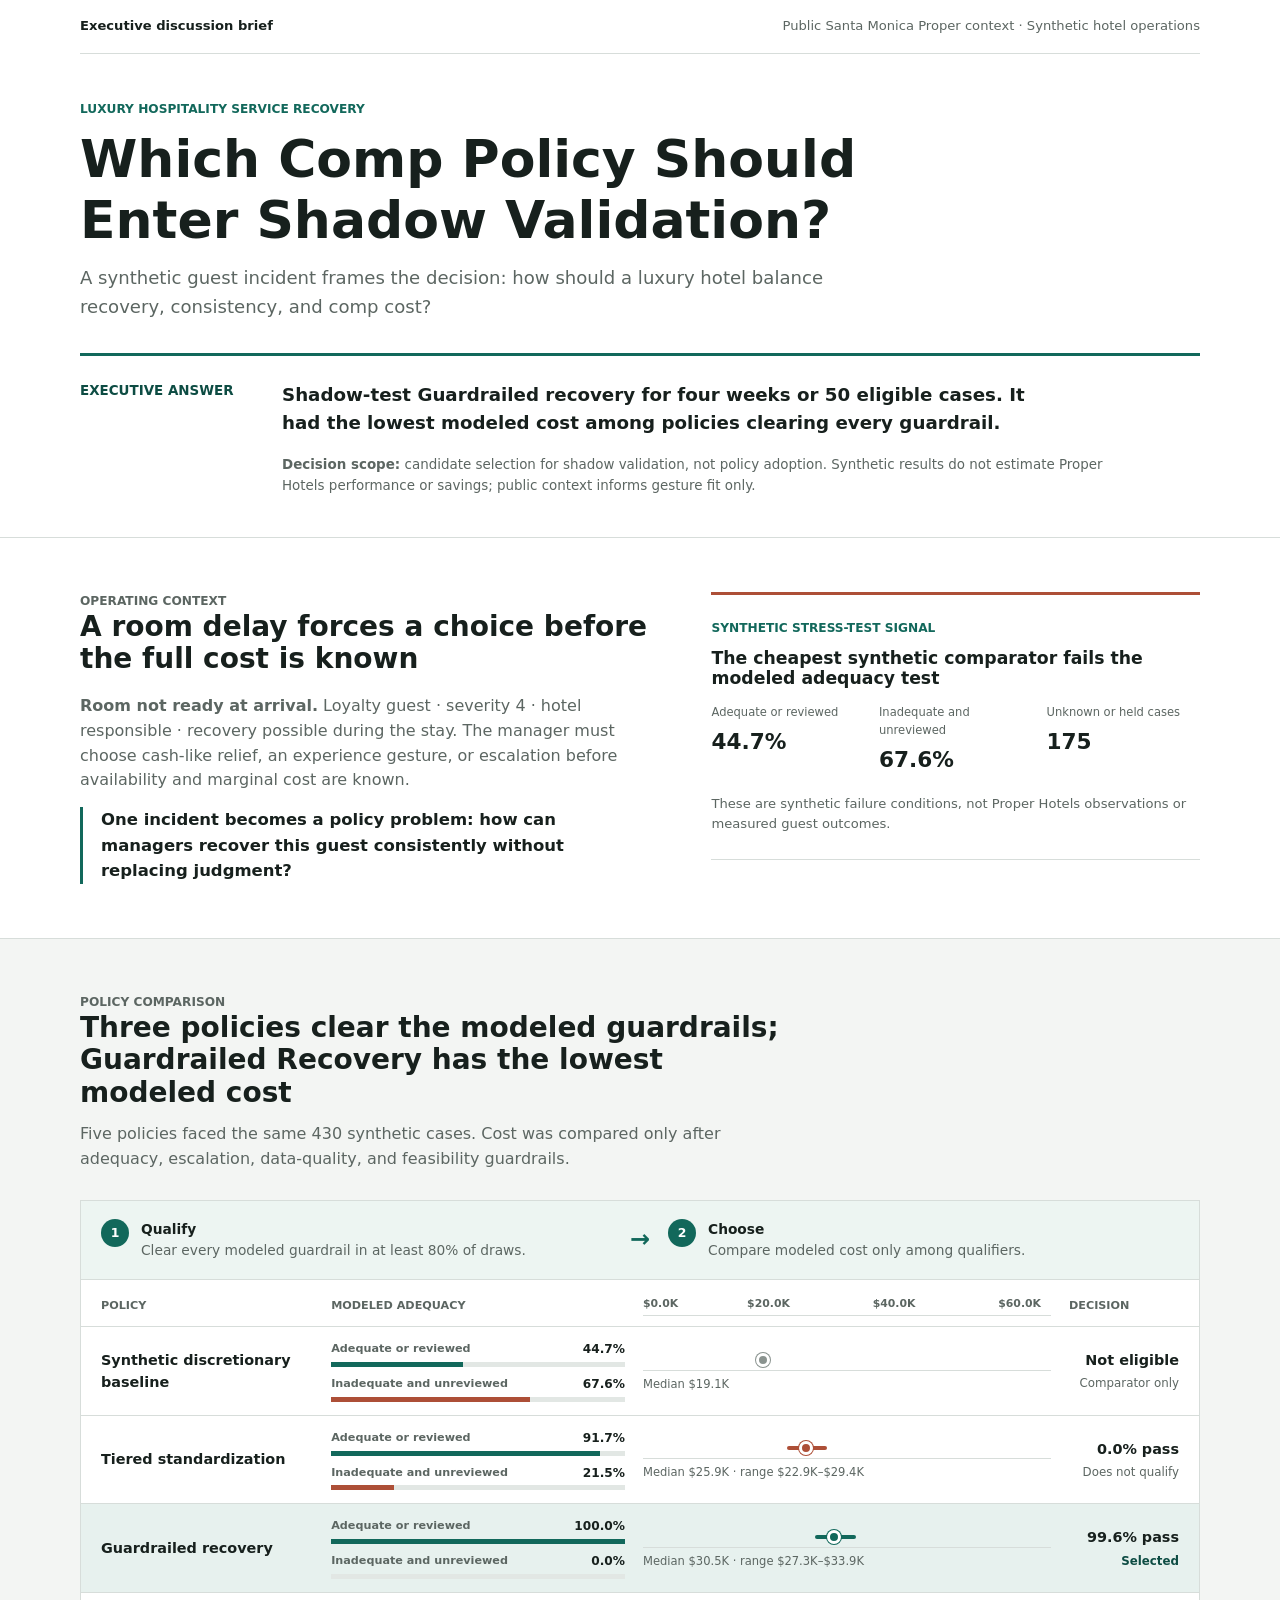
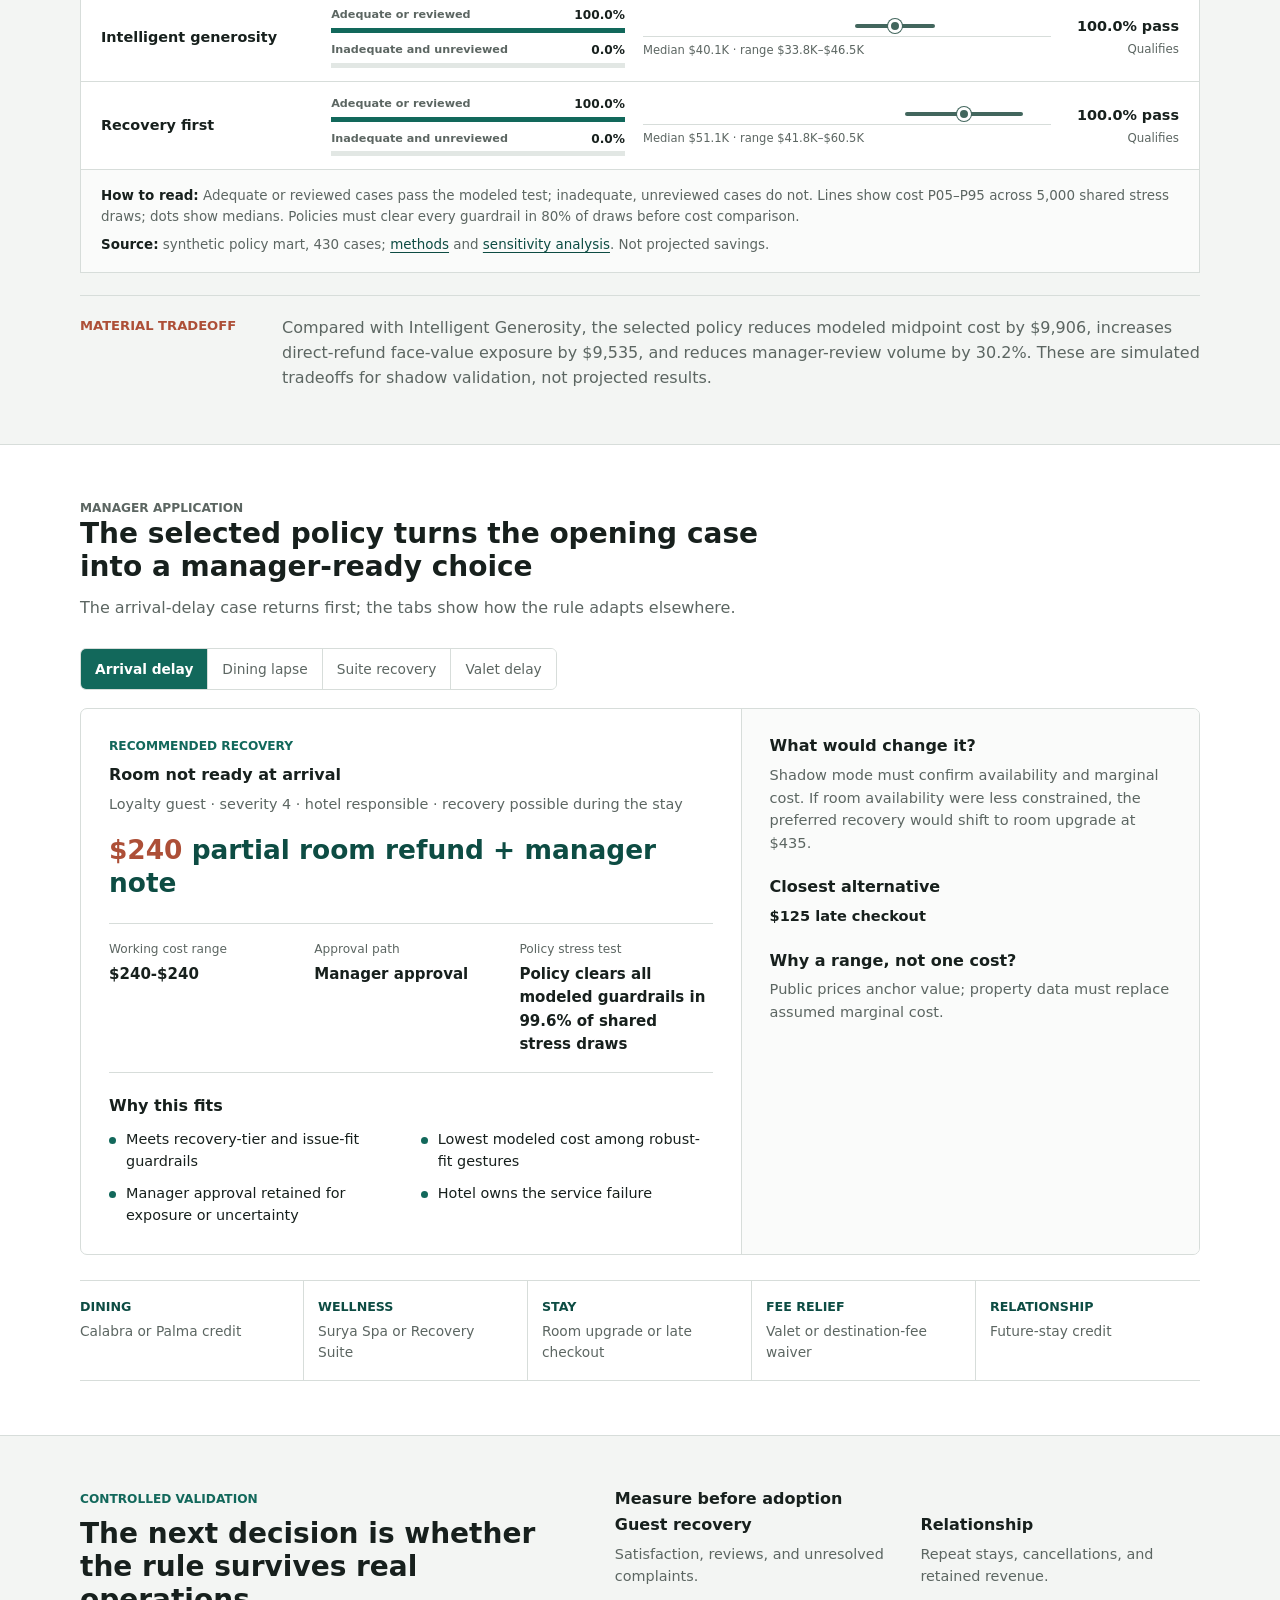
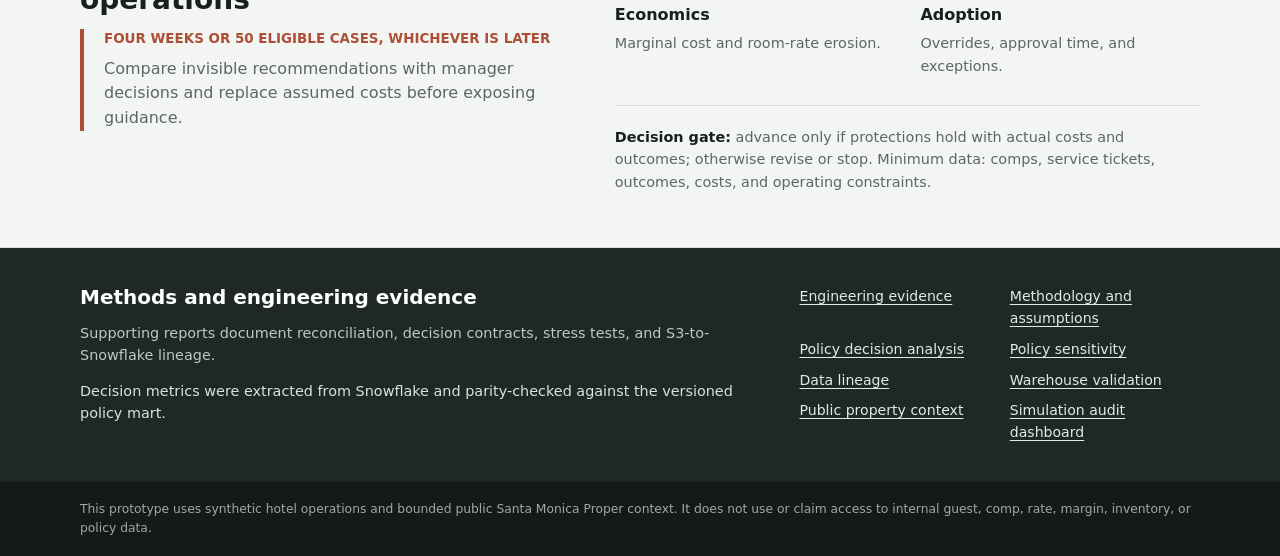
==== commit d2a4ab5a: "feat(report): strengthen comp policy decision brief" ====
--- a/index.html
+++ b/index.html
@@ -4,7 +4,7 @@
   <meta charset="utf-8">
   <meta name="viewport" content="width=device-width, initial-scale=1">
   <meta name="description" content="A luxury-hospitality service recovery decision prototype for intelligent, explainable guest recovery.">
-  <title>Service Recovery Decision Prototype</title>
+  <title>Which Comp Policy Should Enter Shadow Validation?</title>
   <style>
     :root {
       color-scheme: light;
@@ -68,13 +68,22 @@
     }
     .proposal strong { color: var(--teal-dark); font-size: .84rem; text-transform: uppercase; }
     .proposal p { max-width: 780px; margin: 0; font-size: 1.14rem; font-weight: 650; }
-    .principle { margin: 18px 0 0 202px; color: var(--muted); font-size: .91rem; }
-    .principle b { color: var(--ink); }
     .evidence-boundary { max-width: 850px; margin: 18px 0 0 202px; color: var(--muted); font-size: .84rem; }
     section { padding: 54px 0; }
     .band { background: var(--paper); border-top: 1px solid var(--line); border-bottom: 1px solid var(--line); }
     .section-head { max-width: 720px; margin-bottom: 28px; }
     .section-head p { margin: 0; color: var(--muted); }
+    .story-layout { display: grid; grid-template-columns: minmax(0, 1.08fr) minmax(330px, .92fr); gap: 58px; align-items: start; }
+    .story-copy .section-head { margin-bottom: 18px; }
+    .story-copy > p { margin: 0; color: var(--muted); }
+    .story-copy > p + p { margin-top: 14px; }
+    .story-turn { padding-left: 18px; border-left: 3px solid var(--teal); color: var(--ink) !important; font-size: 1.03rem; font-weight: 650; }
+    .baseline-signal { padding: 24px 0; border-top: 3px solid var(--coral); border-bottom: 1px solid var(--line); }
+    .baseline-signal h3 { margin-bottom: 16px; font-size: 1.08rem; }
+    .baseline-metrics { display: grid; grid-template-columns: repeat(3, minmax(0, 1fr)); gap: 14px; }
+    .baseline-metrics span { display: block; color: var(--muted); font-size: .72rem; }
+    .baseline-metrics strong { display: block; margin-top: 3px; color: var(--ink); font-size: 1.35rem; }
+    .baseline-boundary { margin: 18px 0 0; color: var(--muted); font-size: .82rem; }
     .policy-decision-figure { margin: 0; border: 1px solid var(--line); background: var(--white); }
     .selection-rule { display: grid; grid-template-columns: minmax(0, 1fr) auto minmax(0, 1fr); gap: 18px; align-items: center; padding: 18px 20px; border-bottom: 1px solid var(--line); background: #edf5f2; }
     .selection-rule > div { display: grid; grid-template-columns: 30px minmax(0, 1fr); gap: 10px; align-items: start; }
@@ -82,7 +91,7 @@
     .selection-rule strong { display: block; color: var(--ink); }
     .rule-number { display: grid; width: 28px; height: 28px; place-items: center; border-radius: 50%; background: var(--teal); color: var(--white); font-size: .78rem; font-weight: 800; }
     .rule-arrow { color: var(--teal); font-size: 1.5rem; font-weight: 800; }
-    .figure-axis, .policy-plot-row { display: grid; grid-template-columns: minmax(170px, .75fr) minmax(320px, 1.65fr) 130px; gap: 22px; align-items: center; }
+    .figure-axis, .policy-plot-row { display: grid; grid-template-columns: minmax(150px, .65fr) minmax(210px, .9fr) minmax(270px, 1.25fr) 110px; gap: 18px; align-items: center; }
     .figure-axis { padding: 16px 20px 10px; color: var(--muted); font-size: .7rem; font-weight: 750; text-transform: uppercase; }
     .axis-track { position: relative; height: 20px; border-bottom: 1px solid var(--line); }
     .axis-track span { position: absolute; bottom: 2px; transform: translateX(-50%); color: var(--muted); font-size: .68rem; font-weight: 600; text-transform: none; }
@@ -95,6 +104,13 @@
     .policy-plot-label strong, .guardrail-result strong { display: block; color: var(--ink); font-size: .9rem; }
     .policy-plot-label span, .guardrail-result span { display: block; margin-top: 3px; color: var(--muted); font-size: .74rem; }
     .policy-plot-row.selected .policy-plot-label span, .policy-plot-row.selected .guardrail-result span { color: var(--teal-dark); font-weight: 750; }
+    .protection-cell { display: grid; gap: 8px; min-width: 0; }
+    .protection-metric > span:first-child { display: flex; justify-content: space-between; gap: 10px; color: var(--muted); font-size: .7rem; }
+    .protection-metric b { font-weight: 600; }
+    .protection-metric strong { color: var(--ink); font-size: .76rem; }
+    .metric-track { display: block; height: 5px; margin-top: 3px; overflow: hidden; background: #e2e7e4; }
+    .metric-track i { display: block; height: 100%; background: var(--teal); }
+    .under-recovery .metric-track i { background: var(--coral); }
     .cost-cell { min-width: 0; }
     .cost-track { position: relative; height: 22px; border-bottom: 1px solid var(--line); }
     .cost-interval { position: absolute; top: 9px; left: var(--cost-low); width: calc(var(--cost-high) - var(--cost-low)); min-width: 3px; height: 4px; border-radius: 2px; background: var(--row-color); }
@@ -103,6 +119,7 @@
     .guardrail-result { text-align: right; }
     .policy-decision-figure figcaption { padding: 16px 20px; border-top: 1px solid var(--line); background: #fafbfa; color: var(--muted); font-size: .84rem; }
     .policy-decision-figure figcaption strong { color: var(--ink); }
+    .figure-source { display: block; margin-top: 7px; }
     .comparison-note { display: grid; grid-template-columns: 180px minmax(0, 1fr); gap: 22px; margin-top: 22px; padding-top: 20px; border-top: 1px solid var(--line); }
     .comparison-note strong { color: var(--coral); font-size: .82rem; text-transform: uppercase; }
     .comparison-note p { margin: 0; color: var(--muted); }
@@ -192,11 +209,17 @@
     footer { padding: 18px 0; background: #151a18; color: #9caaa4; font-size: .77rem; }
     @media (max-width: 820px) {
       .proposal { grid-template-columns: 1fr; gap: 8px; }
-      .principle, .evidence-boundary { margin-left: 0; }
+      .evidence-boundary { margin-left: 0; }
       .comparison-note { grid-template-columns: 1fr; gap: 6px; }
+      .story-layout { grid-template-columns: 1fr; gap: 32px; }
       .selection-rule { grid-template-columns: 1fr; gap: 12px; }
       .rule-arrow { justify-self: start; margin-left: 6px; transform: rotate(90deg); }
-      .figure-axis, .policy-plot-row { grid-template-columns: minmax(140px, .7fr) minmax(240px, 1.5fr) 115px; gap: 14px; }
+      .figure-axis { display: none; }
+      .policy-plot-row { grid-template-columns: minmax(0, 1fr) auto; gap: 10px 18px; }
+      .policy-plot-label { grid-column: 1; grid-row: 1; }
+      .guardrail-result { grid-column: 2; grid-row: 1; }
+      .protection-cell { grid-column: 1 / -1; grid-row: 2; }
+      .cost-cell { grid-column: 1 / -1; grid-row: 3; }
       .decision { grid-template-columns: 1fr; }
       .decision-support { border-top: 1px solid var(--line); border-left: 0; }
       .property-menu { grid-template-columns: repeat(2, minmax(0, 1fr)); }
@@ -225,11 +248,7 @@
       .reasons, .success-measures, .evidence-links { grid-template-columns: 1fr; }
       .property-menu { grid-template-columns: 1fr; }
       .property-menu div:nth-child(odd) { border-right: 0; }
-      .principle span { display: block; }
-      .figure-axis { display: none; }
-      .policy-plot-row { grid-template-columns: minmax(0, 1fr) auto; gap: 10px 18px; padding: 15px; }
-      .cost-cell { grid-column: 1 / -1; }
-      .guardrail-result { grid-column: 2; grid-row: 1; }
+      .policy-plot-row { padding: 15px; }
       .policy-decision-figure figcaption { padding: 15px; }
     }
     @media print {
@@ -249,36 +268,58 @@
     </div>
     <div class="shell intro">
       <p class="eyebrow">Luxury hospitality service recovery</p>
-      <h1>Comp Policy Shadow-Validation Decision</h1>
-      <p class="lead">A simulation-backed decision on which service-recovery policy should enter shadow validation before manager use.</p>
+      <h1>Which Comp Policy Should Enter Shadow Validation?</h1>
+      <p class="lead">A synthetic guest incident frames the decision: how should a luxury hotel balance recovery, consistency, and comp cost?</p>
       <div class="proposal">
-        <strong>Executive decision</strong>
-        <p>Run Guardrailed recovery in invisible shadow mode for four weeks or at least 50 eligible cases. It was the lowest modeled-cost policy to clear every declared guardrail.</p>
-      </div>
-      <p class="principle"><b>Selected policy:</b> <span>Guardrailed recovery · guest protection first · cost choice second · manager judgment retained</span></p>
-      <p class="evidence-boundary">Synthetic comparison, not observed Proper Hotels performance or projected savings. Public context informs gesture fit only.</p>
+        <strong>Executive answer</strong>
+        <p>Shadow-test Guardrailed recovery for four weeks or 50 eligible cases. It had the lowest modeled cost among policies clearing every guardrail.</p>
+      </div>
+      <p class="evidence-boundary"><strong>Decision scope:</strong> candidate selection for shadow validation, not policy adoption. Synthetic results do not estimate Proper Hotels performance or savings; public context informs gesture fit only.</p>
     </div>
   </header>
 
   <main>
+    <section id="context-and-conflict">
+      <div class="shell story-layout">
+        <div class="story-copy">
+          <div class="section-head">
+            <p class="eyebrow">Operating context</p>
+            <h2>A room delay forces a choice before the full cost is known</h2>
+          </div>
+          <p><strong>Room not ready at arrival.</strong> Loyalty guest · severity 4 · hotel responsible · recovery possible during the stay. The manager must choose cash-like relief, an experience gesture, or escalation before availability and marginal cost are known.</p>
+          <p class="story-turn">One incident becomes a policy problem: how can managers recover this guest consistently without replacing judgment?</p>
+        </div>
+        <aside class="baseline-signal" aria-label="Synthetic discretionary comparator signal">
+          <p class="eyebrow">Synthetic stress-test signal</p>
+          <h3>The cheapest synthetic comparator fails the modeled adequacy test</h3>
+          <div class="baseline-metrics">
+            <div><span>Adequate or reviewed</span><strong>44.7%</strong></div>
+            <div><span>Inadequate and unreviewed</span><strong>67.6%</strong></div>
+            <div><span>Unknown or held cases</span><strong>175</strong></div>
+          </div>
+          <p class="baseline-boundary">These are synthetic failure conditions, not Proper Hotels observations or measured guest outcomes.</p>
+        </aside>
+      </div>
+    </section>
+
     <section class="band" id="policy-comparison">
       <div class="shell">
         <div class="section-head">
-          <p class="eyebrow">Decision evidence</p>
-          <h2>Why Guardrailed Recovery advances</h2>
-          <p>Five policies were tested against the same 430 synthetic recovery cases using one guardrail-first selection rule.</p>
-        </div>
-        <figure class="policy-decision-figure" aria-labelledby="policy-figure-title"><div class="selection-rule" id="policy-figure-title"><div><span class="rule-number">1</span><p><strong>Qualify</strong> Clear every guest-protection and operating guardrail in at least 80% of draws.</p></div><span class="rule-arrow" aria-hidden="true">→</span><div><span class="rule-number">2</span><p><strong>Select</strong> Choose the lowest median modeled cost among qualifiers.</p></div></div><div class="figure-axis" aria-hidden="true"><span>Policy</span><div class="axis-track"><span style="left:0.00%">$0.0K</span><span style="left:30.77%">$20.0K</span><span style="left:61.54%">$40.0K</span><span style="left:92.31%">$60.0K</span></div><span>Guardrail result</span></div><div class="policy-plot"><div class="policy-plot-row comparator"><div class="policy-plot-label"><strong>Synthetic discretionary baseline</strong></div><div class="cost-cell"><div class="cost-track" style="--cost-low:29.40%;--cost-mid:29.40%;--cost-high:29.40%" aria-label="Synthetic discretionary baseline: Median $19.1K"><span class="cost-interval"></span><span class="cost-median"></span></div><span class="cost-readout">Median $19.1K</span></div><div class="guardrail-result"><strong>Not eligible</strong><span>Comparator only</span></div></div><div class="policy-plot-row failed"><div class="policy-plot-label"><strong>Tiered standardization</strong></div><div class="cost-cell"><div class="cost-track" style="--cost-low:35.21%;--cost-mid:39.87%;--cost-high:45.20%" aria-label="Tiered standardization: Median $25.9K · range $22.9K–$29.4K"><span class="cost-interval"></span><span class="cost-median"></span></div><span class="cost-readout">Median $25.9K · range $22.9K–$29.4K</span></div><div class="guardrail-result"><strong>0.0% pass</strong><span>Does not qualify</span></div></div><div class="policy-plot-row selected"><div class="policy-plot-label"><strong>Guardrailed recovery</strong></div><div class="cost-cell"><div class="cost-track" style="--cost-low:42.06%;--cost-mid:46.87%;--cost-high:52.22%" aria-label="Guardrailed recovery: Median $30.5K · range $27.3K–$33.9K"><span class="cost-interval"></span><span class="cost-median"></span></div><span class="cost-readout">Median $30.5K · range $27.3K–$33.9K</span></div><div class="guardrail-result"><strong>99.6% pass</strong><span>Selected</span></div></div><div class="policy-plot-row qualified"><div class="policy-plot-label"><strong>Intelligent generosity</strong></div><div class="cost-cell"><div class="cost-track" style="--cost-low:51.99%;--cost-mid:61.71%;--cost-high:71.56%" aria-label="Intelligent generosity: Median $40.1K · range $33.8K–$46.5K"><span class="cost-interval"></span><span class="cost-median"></span></div><span class="cost-readout">Median $40.1K · range $33.8K–$46.5K</span></div><div class="guardrail-result"><strong>100.0% pass</strong><span>Qualifies</span></div></div><div class="policy-plot-row qualified"><div class="policy-plot-label"><strong>Recovery first</strong></div><div class="cost-cell"><div class="cost-track" style="--cost-low:64.34%;--cost-mid:78.64%;--cost-high:93.05%" aria-label="Recovery first: Median $51.1K · range $41.8K–$60.5K"><span class="cost-interval"></span><span class="cost-median"></span></div><span class="cost-readout">Median $51.1K · range $41.8K–$60.5K</span></div><div class="guardrail-result"><strong>100.0% pass</strong><span>Qualifies</span></div></div></div><figcaption><strong>How to read:</strong> Lines show each policy’s 5th–95th percentile modeled-cost range across 5,000 shared assumption-stress draws; dots mark medians. Only policies clearing every guardrail in at least 80% of draws qualify. Guardrailed Recovery advances because it has the lowest median cost among qualifiers. Synthetic outputs support shadow validation; they are not projected savings.</figcaption></figure>
-        <div class="comparison-note"><strong>Material tradeoff</strong><p>Compared with Intelligent Generosity, the selected policy reduces modeled midpoint cost by $9,906, increases direct-refund face-value exposure by $9,535, and reduces manager-review volume by 30.2%. These are simulated tradeoffs to validate in shadow mode, not projected business results.</p></div>
+          <p class="eyebrow">Policy comparison</p>
+          <h2 id="policy-figure-heading">Three policies clear the modeled guardrails; Guardrailed Recovery has the lowest modeled cost</h2>
+          <p>Five policies faced the same 430 synthetic cases. Cost was compared only after adequacy, escalation, data-quality, and feasibility guardrails.</p>
+        </div>
+        <figure class="policy-decision-figure" aria-labelledby="policy-figure-heading" aria-describedby="policy-figure-caption"><div class="selection-rule"><div><span class="rule-number">1</span><p><strong>Qualify</strong> Clear every modeled guardrail in at least 80% of draws.</p></div><span class="rule-arrow" aria-hidden="true">→</span><div><span class="rule-number">2</span><p><strong>Choose</strong> Compare modeled cost only among qualifiers.</p></div></div><div class="figure-axis" aria-hidden="true"><span>Policy</span><span>Modeled adequacy</span><div class="axis-track"><span style="left:0.00%">$0.0K</span><span style="left:30.77%">$20.0K</span><span style="left:61.54%">$40.0K</span><span style="left:92.31%">$60.0K</span></div><span>Decision</span></div><div class="policy-plot"><div class="policy-plot-row comparator" role="group" aria-label="Synthetic discretionary baseline: adequate or reviewed 44.7%; inadequate and unreviewed 67.6%; Median $19.1K; Not eligible, Comparator only"><div class="policy-plot-label"><strong>Synthetic discretionary baseline</strong></div><div class="protection-cell"><div class="protection-metric safe-path"><span><b>Adequate or reviewed</b><strong>44.7%</strong></span><span class="metric-track" aria-hidden="true"><i style="width:44.71%"></i></span></div><div class="protection-metric under-recovery"><span><b>Inadequate and unreviewed</b><strong>67.6%</strong></span><span class="metric-track" aria-hidden="true"><i style="width:67.57%"></i></span></div></div><div class="cost-cell"><div class="cost-track" style="--cost-low:29.40%;--cost-mid:29.40%;--cost-high:29.40%" aria-label="Synthetic discretionary baseline: Median $19.1K"><span class="cost-interval"></span><span class="cost-median"></span></div><span class="cost-readout">Median $19.1K</span></div><div class="guardrail-result"><strong>Not eligible</strong><span>Comparator only</span></div></div><div class="policy-plot-row failed" role="group" aria-label="Tiered standardization: adequate or reviewed 91.7%; inadequate and unreviewed 21.5%; Median $25.9K · range $22.9K–$29.4K; 0.0% pass, Does not qualify"><div class="policy-plot-label"><strong>Tiered standardization</strong></div><div class="protection-cell"><div class="protection-metric safe-path"><span><b>Adequate or reviewed</b><strong>91.7%</strong></span><span class="metric-track" aria-hidden="true"><i style="width:91.67%"></i></span></div><div class="protection-metric under-recovery"><span><b>Inadequate and unreviewed</b><strong>21.5%</strong></span><span class="metric-track" aria-hidden="true"><i style="width:21.47%"></i></span></div></div><div class="cost-cell"><div class="cost-track" style="--cost-low:35.21%;--cost-mid:39.87%;--cost-high:45.20%" aria-label="Tiered standardization: Median $25.9K · range $22.9K–$29.4K"><span class="cost-interval"></span><span class="cost-median"></span></div><span class="cost-readout">Median $25.9K · range $22.9K–$29.4K</span></div><div class="guardrail-result"><strong>0.0% pass</strong><span>Does not qualify</span></div></div><div class="policy-plot-row selected" role="group" aria-label="Guardrailed recovery: adequate or reviewed 100.0%; inadequate and unreviewed 0.0%; Median $30.5K · range $27.3K–$33.9K; 99.6% pass, Selected"><div class="policy-plot-label"><strong>Guardrailed recovery</strong></div><div class="protection-cell"><div class="protection-metric safe-path"><span><b>Adequate or reviewed</b><strong>100.0%</strong></span><span class="metric-track" aria-hidden="true"><i style="width:100.00%"></i></span></div><div class="protection-metric under-recovery"><span><b>Inadequate and unreviewed</b><strong>0.0%</strong></span><span class="metric-track" aria-hidden="true"><i style="width:0.00%"></i></span></div></div><div class="cost-cell"><div class="cost-track" style="--cost-low:42.06%;--cost-mid:46.87%;--cost-high:52.22%" aria-label="Guardrailed recovery: Median $30.5K · range $27.3K–$33.9K"><span class="cost-interval"></span><span class="cost-median"></span></div><span class="cost-readout">Median $30.5K · range $27.3K–$33.9K</span></div><div class="guardrail-result"><strong>99.6% pass</strong><span>Selected</span></div></div><div class="policy-plot-row qualified" role="group" aria-label="Intelligent generosity: adequate or reviewed 100.0%; inadequate and unreviewed 0.0%; Median $40.1K · range $33.8K–$46.5K; 100.0% pass, Qualifies"><div class="policy-plot-label"><strong>Intelligent generosity</strong></div><div class="protection-cell"><div class="protection-metric safe-path"><span><b>Adequate or reviewed</b><strong>100.0%</strong></span><span class="metric-track" aria-hidden="true"><i style="width:100.00%"></i></span></div><div class="protection-metric under-recovery"><span><b>Inadequate and unreviewed</b><strong>0.0%</strong></span><span class="metric-track" aria-hidden="true"><i style="width:0.00%"></i></span></div></div><div class="cost-cell"><div class="cost-track" style="--cost-low:51.99%;--cost-mid:61.71%;--cost-high:71.56%" aria-label="Intelligent generosity: Median $40.1K · range $33.8K–$46.5K"><span class="cost-interval"></span><span class="cost-median"></span></div><span class="cost-readout">Median $40.1K · range $33.8K–$46.5K</span></div><div class="guardrail-result"><strong>100.0% pass</strong><span>Qualifies</span></div></div><div class="policy-plot-row qualified" role="group" aria-label="Recovery first: adequate or reviewed 100.0%; inadequate and unreviewed 0.0%; Median $51.1K · range $41.8K–$60.5K; 100.0% pass, Qualifies"><div class="policy-plot-label"><strong>Recovery first</strong></div><div class="protection-cell"><div class="protection-metric safe-path"><span><b>Adequate or reviewed</b><strong>100.0%</strong></span><span class="metric-track" aria-hidden="true"><i style="width:100.00%"></i></span></div><div class="protection-metric under-recovery"><span><b>Inadequate and unreviewed</b><strong>0.0%</strong></span><span class="metric-track" aria-hidden="true"><i style="width:0.00%"></i></span></div></div><div class="cost-cell"><div class="cost-track" style="--cost-low:64.34%;--cost-mid:78.64%;--cost-high:93.05%" aria-label="Recovery first: Median $51.1K · range $41.8K–$60.5K"><span class="cost-interval"></span><span class="cost-median"></span></div><span class="cost-readout">Median $51.1K · range $41.8K–$60.5K</span></div><div class="guardrail-result"><strong>100.0% pass</strong><span>Qualifies</span></div></div></div><figcaption id="policy-figure-caption"><strong>How to read:</strong> Adequate or reviewed cases pass the modeled test; inadequate, unreviewed cases do not. Lines show cost P05–P95 across 5,000 shared stress draws; dots show medians. Policies must clear every guardrail in 80% of draws before cost comparison. <span class="figure-source"><strong>Source:</strong> synthetic policy mart, 430 cases; <a href="reports/methodology-and-assumptions.md">methods</a> and <a href="reports/policy-sensitivity.md">sensitivity analysis</a>. Not projected savings.</span></figcaption></figure>
+        <div class="comparison-note"><strong>Material tradeoff</strong><p>Compared with Intelligent Generosity, the selected policy reduces modeled midpoint cost by $9,906, increases direct-refund face-value exposure by $9,535, and reduces manager-review volume by 30.2%. These are simulated tradeoffs for shadow validation, not projected results.</p></div>
       </div>
     </section>
 
     <section id="worked-decision">
       <div class="shell">
         <div class="section-head">
-          <p class="eyebrow">Worked decision</p>
-          <h2>From service failure to a manager-ready recommendation</h2>
-          <p>Select a scenario to see the policy adapt to the failure and operating context.</p>
+          <p class="eyebrow">Manager application</p>
+          <h2>The selected policy turns the opening case into a manager-ready choice</h2>
+          <p>The arrival-delay case returns first; the tabs show how the rule adapts elsewhere.</p>
         </div>
         <div class="scenario-tabs" role="group" aria-label="Worked recovery scenarios"><button class="scenario-tab" type="button" data-scenario="arrival_delay" aria-pressed="true">Arrival delay</button><button class="scenario-tab" type="button" data-scenario="dining_lapse" aria-pressed="false">Dining lapse</button><button class="scenario-tab" type="button" data-scenario="suite_recovery" aria-pressed="false">Suite recovery</button><button class="scenario-tab" type="button" data-scenario="parking_friction" aria-pressed="false">Valet delay</button></div>
         <article class="decision" id="decision-panel" aria-live="polite">
@@ -290,10 +331,10 @@
             <div class="decision-metrics">
               <div><span>Working cost range</span><strong id="scenario-cost">$240-$240</strong></div>
               <div><span>Approval path</span><strong id="scenario-approval">Manager approval</strong></div>
-              <div><span>Decision robustness</span><strong id="scenario-robustness">Clears guardrails in 99.6% of shared assumption-stress draws</strong></div>
+              <div><span>Policy stress test</span><strong id="scenario-robustness">Policy clears all modeled guardrails in 99.6% of shared stress draws</strong></div>
             </div>
             <h3>Why this fits</h3>
-            <ul class="reasons" id="scenario-reasons"><li>Meets the reference recovery tier and issue-fit guardrail</li><li>Uses the lowest modeled cost among robust-fit gestures</li><li>Retains manager approval for exposure or uncertainty</li><li>Hotel clearly owns the service failure</li></ul>
+            <ul class="reasons" id="scenario-reasons"><li>Meets recovery-tier and issue-fit guardrails</li><li>Lowest modeled cost among robust-fit gestures</li><li>Manager approval retained for exposure or uncertainty</li><li>Hotel owns the service failure</li></ul>
           </div>
           <aside class="decision-support">
             <h3>What would change it?</h3>
@@ -301,7 +342,7 @@
             <h3>Closest alternative</h3>
             <p class="alternative" id="scenario-alternative">$125 late checkout</p>
             <h3>Why a range, not one cost?</h3>
-            <p>Public prices can anchor guest-facing value. Actual marginal cost requires property accounting, inventory, and outlet-capacity data.</p>
+            <p>Public prices anchor value; property data must replace assumed marginal cost.</p>
           </aside>
         </article>
         <div class="property-menu" aria-label="Property-aligned recovery menu">
@@ -317,11 +358,11 @@
     <section class="band" id="pilot">
       <div class="shell pilot">
         <div>
-          <p class="eyebrow">Proposed next step</p>
-          <h2>Shadow first, manager-assisted test second</h2>
+          <p class="eyebrow">Controlled validation</p>
+          <h2>The next decision is whether the rule survives real operations</h2>
           <div class="pilot-callout">
             <strong>Four weeks or 50 eligible cases, whichever is later</strong>
-            <p>Compare invisible recommendations with manager decisions, replace assumed costs, and size the controlled test before exposing guidance.</p>
+            <p>Compare invisible recommendations with manager decisions and replace assumed costs before exposing guidance.</p>
           </div>
         </div>
         <div>
@@ -332,7 +373,7 @@
             <div><h3>Economics</h3><p>Marginal cost and room-rate erosion.</p></div>
             <div><h3>Adoption</h3><p>Overrides, approval time, and exceptions.</p></div>
           </div>
-          <p class="data-needed"><strong>Minimum data:</strong> comp decisions, service tickets, outcomes, costs, and live operating constraints.</p>
+          <p class="data-needed"><strong>Decision gate:</strong> advance only if protections hold with actual costs and outcomes; otherwise revise or stop. Minimum data: comps, service tickets, outcomes, costs, and operating constraints.</p>
         </div>
       </div>
     </section>
@@ -340,8 +381,8 @@
     <section class="evidence" id="evidence">
       <div class="shell evidence-grid">
         <div>
-          <h2>Technical evidence</h2>
-          <p>Supporting reports document source reconciliation, decision contracts, assumption stress tests, and S3-to-Snowflake lineage.</p>
+          <h2>Methods and engineering evidence</h2>
+          <p>Supporting reports document reconciliation, decision contracts, stress tests, and S3-to-Snowflake lineage.</p>
           <p class="pipeline-proof">Decision metrics were extracted from Snowflake and parity-checked against the versioned policy mart.</p>
         </div>
         <nav class="evidence-links" aria-label="Supporting technical evidence">
@@ -359,10 +400,10 @@
   </main>
 
   <footer>
-    <div class="shell">This discussion prototype uses synthetic hotel operations and bounded public Santa Monica Proper context. It does not use or claim access to Proper Hotels internal guest records, comp history, rates, margins, inventory, or policy.</div>
+    <div class="shell">This prototype uses synthetic hotel operations and bounded public Santa Monica Proper context. It does not use or claim access to internal guest, comp, rate, margin, inventory, or policy data.</div>
   </footer>
 
-  <script type="application/json" id="scenario-data">{"arrival_delay": {"key": "arrival_delay", "tab_label": "Arrival delay", "title": "Room not ready at arrival", "context": "Loyalty guest \u00b7 severity 4 \u00b7 hotel responsible \u00b7 recovery possible during the stay", "amount": "$240", "gesture": "partial room refund + manager note", "cost_range": "$240-$240", "approval": "Manager approval", "robustness": "Clears guardrails in 99.6% of shared assumption-stress draws", "reasons": ["Meets the reference recovery tier and issue-fit guardrail", "Uses the lowest modeled cost among robust-fit gestures", "Retains manager approval for exposure or uncertainty", "Hotel clearly owns the service failure"], "counterfactual": "Shadow mode must confirm availability and marginal cost. If room availability were less constrained, the preferred recovery would shift to room upgrade at $435.", "alternative": "$125 late checkout"}, "dining_lapse": {"key": "dining_lapse", "tab_label": "Dining lapse", "title": "Dining service failure", "context": "Returning guest \u00b7 severity 4 \u00b7 hotel responsible \u00b7 recovery possible during the stay", "amount": "$180", "gesture": "Calabra or Palma dining credit + manager note", "cost_range": "$45-$108", "approval": "Within policy", "robustness": "Clears guardrails in 99.6% of shared assumption-stress draws", "reasons": ["Meets the reference recovery tier and issue-fit guardrail", "Uses the lowest modeled cost among robust-fit gestures", "Hotel clearly owns the service failure"], "counterfactual": "Shadow mode must confirm availability and marginal cost. No single operating condition tested on its own changed the preferred gesture.", "alternative": "$0 manager note and personal follow-up"}, "suite_recovery": {"key": "suite_recovery", "tab_label": "Suite recovery", "title": "Housekeeping failure during a VIP stay", "context": "VIP guest \u00b7 severity 5 \u00b7 hotel responsible \u00b7 high relationship exposure", "amount": "$455", "gesture": "future-stay credit + manager note", "cost_range": "$136-$387", "approval": "Manager approval", "robustness": "Clears guardrails in 99.6% of shared assumption-stress draws", "reasons": ["Meets the reference recovery tier and issue-fit guardrail", "Uses the lowest modeled cost among robust-fit gestures", "Retains manager approval for exposure or uncertainty", "Hotel clearly owns the service failure"], "counterfactual": "Shadow mode must confirm availability and marginal cost. No single operating condition tested on its own changed the preferred gesture.", "alternative": "$80 in-room amenity gesture"}, "parking_friction": {"key": "parking_friction", "tab_label": "Valet delay", "title": "Valet or parking delay", "context": "Loyalty guest \u00b7 severity 3 \u00b7 hotel responsible \u00b7 recovery possible during the stay", "amount": "$100", "gesture": "parking or destination-fee waiver + manager note", "cost_range": "$8-$35", "approval": "Within policy", "robustness": "Clears guardrails in 99.6% of shared assumption-stress draws", "reasons": ["Meets the reference recovery tier and issue-fit guardrail", "Uses the lowest modeled cost among robust-fit gestures", "Hotel clearly owns the service failure"], "counterfactual": "Shadow mode must confirm availability and marginal cost. No single operating condition tested on its own changed the preferred gesture.", "alternative": "$0 manager note and personal follow-up"}}</script>
+  <script type="application/json" id="scenario-data">{"arrival_delay": {"key": "arrival_delay", "tab_label": "Arrival delay", "title": "Room not ready at arrival", "context": "Loyalty guest \u00b7 severity 4 \u00b7 hotel responsible \u00b7 recovery possible during the stay", "amount": "$240", "gesture": "partial room refund + manager note", "cost_range": "$240-$240", "approval": "Manager approval", "robustness": "Policy clears all modeled guardrails in 99.6% of shared stress draws", "reasons": ["Meets recovery-tier and issue-fit guardrails", "Lowest modeled cost among robust-fit gestures", "Manager approval retained for exposure or uncertainty", "Hotel owns the service failure"], "counterfactual": "Shadow mode must confirm availability and marginal cost. If room availability were less constrained, the preferred recovery would shift to room upgrade at $435.", "alternative": "$125 late checkout"}, "dining_lapse": {"key": "dining_lapse", "tab_label": "Dining lapse", "title": "Dining service failure", "context": "Returning guest \u00b7 severity 4 \u00b7 hotel responsible \u00b7 recovery possible during the stay", "amount": "$180", "gesture": "Calabra or Palma dining credit + manager note", "cost_range": "$45-$108", "approval": "Within policy", "robustness": "Policy clears all modeled guardrails in 99.6% of shared stress draws", "reasons": ["Meets recovery-tier and issue-fit guardrails", "Lowest modeled cost among robust-fit gestures", "Hotel owns the service failure"], "counterfactual": "Shadow mode must confirm availability and marginal cost. No single operating condition tested on its own changed the preferred gesture.", "alternative": "$0 manager note and personal follow-up"}, "suite_recovery": {"key": "suite_recovery", "tab_label": "Suite recovery", "title": "Housekeeping failure during a VIP stay", "context": "VIP guest \u00b7 severity 5 \u00b7 hotel responsible \u00b7 high relationship exposure", "amount": "$455", "gesture": "future-stay credit + manager note", "cost_range": "$136-$387", "approval": "Manager approval", "robustness": "Policy clears all modeled guardrails in 99.6% of shared stress draws", "reasons": ["Meets recovery-tier and issue-fit guardrails", "Lowest modeled cost among robust-fit gestures", "Manager approval retained for exposure or uncertainty", "Hotel owns the service failure"], "counterfactual": "Shadow mode must confirm availability and marginal cost. No single operating condition tested on its own changed the preferred gesture.", "alternative": "$80 in-room amenity gesture"}, "parking_friction": {"key": "parking_friction", "tab_label": "Valet delay", "title": "Valet or parking delay", "context": "Loyalty guest \u00b7 severity 3 \u00b7 hotel responsible \u00b7 recovery possible during the stay", "amount": "$100", "gesture": "parking or destination-fee waiver + manager note", "cost_range": "$8-$35", "approval": "Within policy", "robustness": "Policy clears all modeled guardrails in 99.6% of shared stress draws", "reasons": ["Meets recovery-tier and issue-fit guardrails", "Lowest modeled cost among robust-fit gestures", "Hotel owns the service failure"], "counterfactual": "Shadow mode must confirm availability and marginal cost. No single operating condition tested on its own changed the preferred gesture.", "alternative": "$0 manager note and personal follow-up"}}</script>
   <script>
     (() => {
       const scenarios = JSON.parse(document.getElementById("scenario-data").textContent);
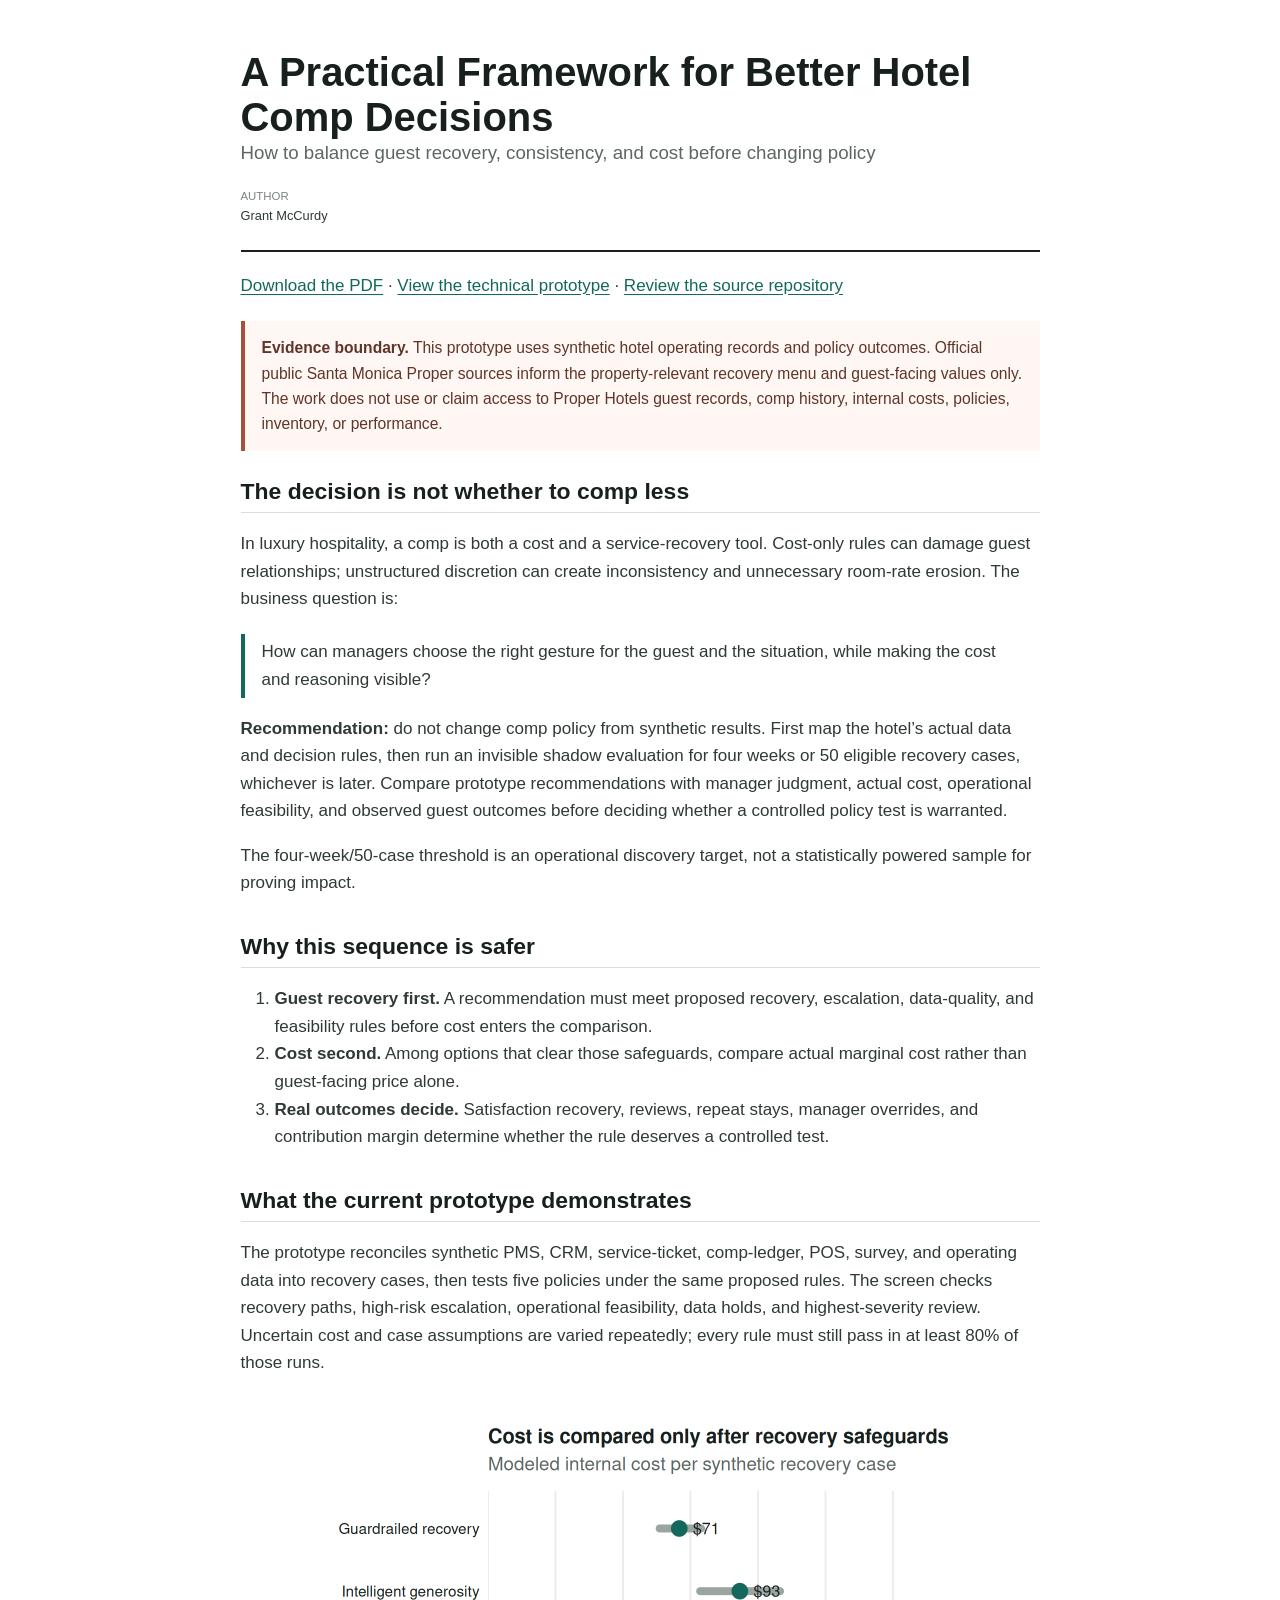
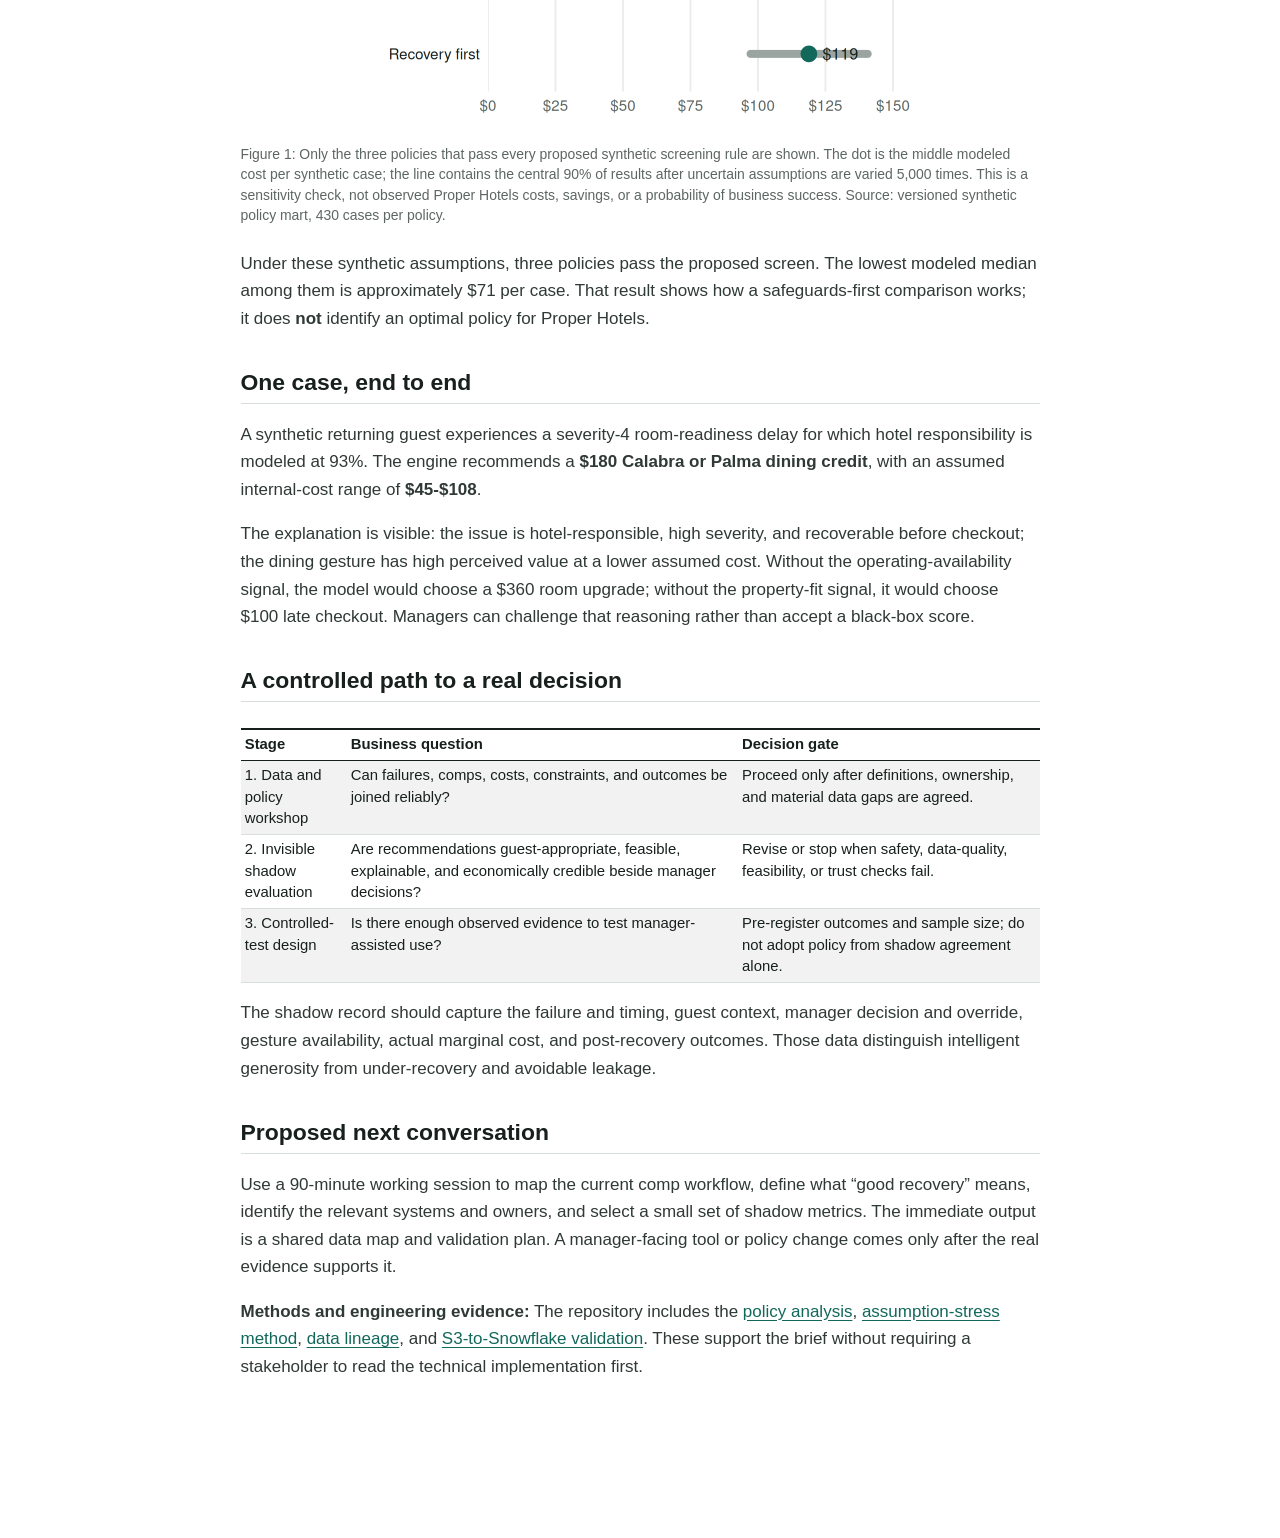
==== commit b598eeb7: "chore(report): refresh stakeholder deliverables" ====
--- a/index.html
+++ b/index.html
@@ -1,447 +1,2851 @@
-<!doctype html>
-<html lang="en">
-<head>
-  <meta charset="utf-8">
-  <meta name="viewport" content="width=device-width, initial-scale=1">
-  <meta name="description" content="A luxury-hospitality service recovery decision prototype for intelligent, explainable guest recovery.">
-  <title>Which Comp Policy Should Enter Shadow Validation?</title>
-  <style>
-    :root {
-      color-scheme: light;
-      --ink: #17201d;
-      --muted: #5c6662;
-      --line: #d7ddda;
-      --paper: #f3f5f3;
-      --white: #ffffff;
-      --teal: #12685b;
-      --teal-dark: #0d4c43;
-      --teal-soft: #e7f1ee;
-      --coral: #ad4f37;
-      --coral-soft: #f8ece7;
-      --gold: #9a742f;
-    }
-    * { box-sizing: border-box; }
-    html { scroll-behavior: smooth; }
-    html, body { width: 100%; max-width: 100%; overflow-x: hidden; }
-    body {
-      margin: 0;
-      background: var(--white);
-      color: var(--ink);
-      font-family: Inter, ui-sans-serif, system-ui, -apple-system, "Segoe UI", sans-serif;
-      font-size: 16px;
-      line-height: 1.55;
-    }
-    a { color: var(--teal-dark); text-underline-offset: 3px; }
-    .shell { width: min(1120px, calc(100% - 40px)); margin: 0 auto; }
-    .eyebrow {
-      margin: 0 0 10px;
-      color: var(--teal);
-      font-size: .76rem;
-      font-weight: 800;
-      text-transform: uppercase;
-    }
-    header { border-bottom: 1px solid var(--line); background: var(--white); }
-    .topline {
-      display: flex;
-      align-items: center;
-      justify-content: space-between;
-      gap: 18px;
-      min-height: 54px;
-      border-bottom: 1px solid var(--line);
-      color: var(--muted);
-      font-size: .82rem;
-    }
-    .topline strong { color: var(--ink); }
-    .intro { padding: 46px 0 40px; }
-    h1, h2, h3 { margin-top: 0; letter-spacing: 0; line-height: 1.17; }
-    h1 { max-width: 780px; margin-bottom: 14px; font-size: 3.25rem; }
-    h2 { margin-bottom: 12px; font-size: 1.75rem; }
-    h3 { margin-bottom: 8px; font-size: 1rem; }
-    .lead { max-width: 800px; margin: 0; color: var(--muted); font-size: 1.13rem; }
-    .proposal {
-      display: grid;
-      grid-template-columns: 180px minmax(0, 1fr);
-      gap: 22px;
-      margin-top: 32px;
-      padding-top: 25px;
-      border-top: 3px solid var(--teal);
-    }
-    .proposal strong { color: var(--teal-dark); font-size: .84rem; text-transform: uppercase; }
-    .proposal p { max-width: 780px; margin: 0; font-size: 1.14rem; font-weight: 650; }
-    .evidence-boundary { max-width: 850px; margin: 18px 0 0 202px; color: var(--muted); font-size: .84rem; }
-    section { padding: 54px 0; }
-    .band { background: var(--paper); border-top: 1px solid var(--line); border-bottom: 1px solid var(--line); }
-    .section-head { max-width: 720px; margin-bottom: 28px; }
-    .section-head p { margin: 0; color: var(--muted); }
-    .story-layout { display: grid; grid-template-columns: minmax(0, 1.08fr) minmax(330px, .92fr); gap: 58px; align-items: start; }
-    .story-copy .section-head { margin-bottom: 18px; }
-    .story-copy > p { margin: 0; color: var(--muted); }
-    .story-copy > p + p { margin-top: 14px; }
-    .story-turn { padding-left: 18px; border-left: 3px solid var(--teal); color: var(--ink) !important; font-size: 1.03rem; font-weight: 650; }
-    .baseline-signal { padding: 24px 0; border-top: 3px solid var(--coral); border-bottom: 1px solid var(--line); }
-    .baseline-signal h3 { margin-bottom: 16px; font-size: 1.08rem; }
-    .baseline-metrics { display: grid; grid-template-columns: repeat(3, minmax(0, 1fr)); gap: 14px; }
-    .baseline-metrics span { display: block; color: var(--muted); font-size: .72rem; }
-    .baseline-metrics strong { display: block; margin-top: 3px; color: var(--ink); font-size: 1.35rem; }
-    .baseline-boundary { margin: 18px 0 0; color: var(--muted); font-size: .82rem; }
-    .policy-decision-figure { margin: 0; border: 1px solid var(--line); background: var(--white); }
-    .selection-rule { display: grid; grid-template-columns: minmax(0, 1fr) auto minmax(0, 1fr); gap: 18px; align-items: center; padding: 18px 20px; border-bottom: 1px solid var(--line); background: #edf5f2; }
-    .selection-rule > div { display: grid; grid-template-columns: 30px minmax(0, 1fr); gap: 10px; align-items: start; }
-    .selection-rule p { margin: 0; color: var(--muted); font-size: .86rem; }
-    .selection-rule strong { display: block; color: var(--ink); }
-    .rule-number { display: grid; width: 28px; height: 28px; place-items: center; border-radius: 50%; background: var(--teal); color: var(--white); font-size: .78rem; font-weight: 800; }
-    .rule-arrow { color: var(--teal); font-size: 1.5rem; font-weight: 800; }
-    .figure-axis, .policy-plot-row { display: grid; grid-template-columns: minmax(150px, .65fr) minmax(210px, .9fr) minmax(270px, 1.25fr) 110px; gap: 18px; align-items: center; }
-    .figure-axis { padding: 16px 20px 10px; color: var(--muted); font-size: .7rem; font-weight: 750; text-transform: uppercase; }
-    .axis-track { position: relative; height: 20px; border-bottom: 1px solid var(--line); }
-    .axis-track span { position: absolute; bottom: 2px; transform: translateX(-50%); color: var(--muted); font-size: .68rem; font-weight: 600; text-transform: none; }
-    .axis-track span:first-child { transform: none; }
-    .policy-plot-row { --row-color: #68736e; min-height: 78px; padding: 13px 20px; border-top: 1px solid var(--line); }
-    .policy-plot-row.selected { --row-color: var(--teal); background: var(--teal-soft); }
-    .policy-plot-row.qualified { --row-color: #42665d; }
-    .policy-plot-row.failed { --row-color: var(--coral); }
-    .policy-plot-row.comparator { --row-color: #8a938f; }
-    .policy-plot-label strong, .guardrail-result strong { display: block; color: var(--ink); font-size: .9rem; }
-    .policy-plot-label span, .guardrail-result span { display: block; margin-top: 3px; color: var(--muted); font-size: .74rem; }
-    .policy-plot-row.selected .policy-plot-label span, .policy-plot-row.selected .guardrail-result span { color: var(--teal-dark); font-weight: 750; }
-    .protection-cell { display: grid; gap: 8px; min-width: 0; }
-    .protection-metric > span:first-child { display: flex; justify-content: space-between; gap: 10px; color: var(--muted); font-size: .7rem; }
-    .protection-metric b { font-weight: 600; }
-    .protection-metric strong { color: var(--ink); font-size: .76rem; }
-    .metric-track { display: block; height: 5px; margin-top: 3px; overflow: hidden; background: #e2e7e4; }
-    .metric-track i { display: block; height: 100%; background: var(--teal); }
-    .under-recovery .metric-track i { background: var(--coral); }
-    .cost-cell { min-width: 0; }
-    .cost-track { position: relative; height: 22px; border-bottom: 1px solid var(--line); }
-    .cost-interval { position: absolute; top: 9px; left: var(--cost-low); width: calc(var(--cost-high) - var(--cost-low)); min-width: 3px; height: 4px; border-radius: 2px; background: var(--row-color); }
-    .cost-median { position: absolute; top: 4px; left: var(--cost-mid); width: 14px; height: 14px; transform: translateX(-50%); border: 3px solid var(--white); border-radius: 50%; background: var(--row-color); box-shadow: 0 0 0 1px var(--row-color); }
-    .cost-readout { display: block; margin-top: 5px; color: var(--muted); font-size: .72rem; }
-    .guardrail-result { text-align: right; }
-    .policy-decision-figure figcaption { padding: 16px 20px; border-top: 1px solid var(--line); background: #fafbfa; color: var(--muted); font-size: .84rem; }
-    .policy-decision-figure figcaption strong { color: var(--ink); }
-    .figure-source { display: block; margin-top: 7px; }
-    .comparison-note { display: grid; grid-template-columns: 180px minmax(0, 1fr); gap: 22px; margin-top: 22px; padding-top: 20px; border-top: 1px solid var(--line); }
-    .comparison-note strong { color: var(--coral); font-size: .82rem; text-transform: uppercase; }
-    .comparison-note p { margin: 0; color: var(--muted); }
-    .scenario-tabs {
-      display: flex;
-      width: fit-content;
-      max-width: 100%;
-      margin-bottom: 18px;
-      border: 1px solid var(--line);
-      border-radius: 6px;
-      overflow-x: auto;
-      background: var(--white);
-    }
-    .scenario-tab {
-      flex: 0 0 auto;
-      min-height: 40px;
-      border: 0;
-      border-right: 1px solid var(--line);
-      padding: 9px 14px;
-      background: var(--white);
-      color: var(--muted);
-      font: inherit;
-      font-size: .86rem;
-      cursor: pointer;
-    }
-    .scenario-tab:last-child { border-right: 0; }
-    .scenario-tab[aria-pressed="true"] { background: var(--teal); color: var(--white); font-weight: 750; }
-    .scenario-tab:focus-visible { outline: 3px solid #86bcb4; outline-offset: -3px; }
-    .decision {
-      display: grid;
-      grid-template-columns: minmax(0, 1.18fr) minmax(290px, .82fr);
-      min-width: 0;
-      border: 1px solid var(--line);
-      border-radius: 7px;
-      overflow: hidden;
-      background: var(--white);
-    }
-    .decision-main, .decision-support { min-width: 0; padding: 28px; }
-    .decision-support { border-left: 1px solid var(--line); background: #fafbfa; }
-    .scenario-context { margin: 0 0 18px; color: var(--muted); font-size: .9rem; }
-    .recommendation { margin: 0; color: var(--teal-dark); font-size: 1.65rem; font-weight: 800; line-height: 1.25; overflow-wrap: anywhere; }
-    .recommendation span:first-child { color: var(--coral); }
-    .decision-metrics {
-      display: grid;
-      grid-template-columns: repeat(3, minmax(0, 1fr));
-      gap: 12px;
-      margin: 24px 0;
-      padding: 16px 0;
-      border-top: 1px solid var(--line);
-      border-bottom: 1px solid var(--line);
-    }
-    .decision-metrics span { display: block; color: var(--muted); font-size: .76rem; }
-    .decision-metrics strong { display: block; margin-top: 4px; font-size: .94rem; overflow-wrap: anywhere; }
-    .reasons { display: grid; grid-template-columns: repeat(2, minmax(0, 1fr)); gap: 9px 20px; margin: 12px 0 0; padding: 0; list-style: none; }
-    .reasons li { position: relative; padding-left: 17px; font-size: .9rem; }
-    .reasons li::before { content: ""; position: absolute; left: 0; top: .62em; width: 7px; height: 7px; border-radius: 50%; background: var(--teal); }
-    .decision-support h3:not(:first-child) { margin-top: 24px; }
-    .decision-support p { margin: 0; color: var(--muted); font-size: .91rem; }
-    .alternative { color: var(--ink) !important; font-weight: 700; }
-    .property-menu {
-      display: grid;
-      grid-template-columns: repeat(5, minmax(0, 1fr));
-      margin-top: 25px;
-      border-top: 1px solid var(--line);
-      border-bottom: 1px solid var(--line);
-    }
-    .property-menu div { min-width: 0; padding: 16px 14px; border-right: 1px solid var(--line); }
-    .property-menu div:first-child { padding-left: 0; }
-    .property-menu div:last-child { border-right: 0; padding-right: 0; }
-    .property-menu strong { display: block; color: var(--teal-dark); font-size: .79rem; text-transform: uppercase; }
-    .property-menu span { display: block; margin-top: 4px; color: var(--muted); font-size: .86rem; }
-    .pilot { display: grid; grid-template-columns: minmax(0, .9fr) minmax(0, 1.1fr); gap: 56px; align-items: start; }
-    .pilot-callout { border-left: 4px solid var(--coral); padding-left: 20px; }
-    .pilot-callout p { margin: 0; color: var(--muted); }
-    .pilot-callout strong { display: block; margin-bottom: 7px; color: var(--coral); font-size: .84rem; text-transform: uppercase; }
-    .success-measures { display: grid; grid-template-columns: repeat(2, minmax(0, 1fr)); gap: 18px 26px; }
-    .success-measures p { margin: 0; color: var(--muted); font-size: .9rem; }
-    .data-needed { margin: 28px 0 0; padding-top: 20px; border-top: 1px solid var(--line); color: var(--muted); font-size: .9rem; }
-    .data-needed strong { color: var(--ink); }
-    .evidence { padding: 38px 0; background: #202825; color: #e9efec; }
-    .evidence-grid { display: grid; grid-template-columns: minmax(0, 1.25fr) minmax(280px, .75fr); gap: 52px; }
-    .evidence h2 { color: var(--white); font-size: 1.25rem; }
-    .evidence p { margin: 0; color: #bdc8c3; font-size: .9rem; }
-    .pipeline-proof { margin-top: 14px !important; color: #d8e3de !important; }
-    .evidence-links { display: grid; grid-template-columns: repeat(2, minmax(0, 1fr)); gap: 9px 20px; align-content: start; }
-    .evidence a { color: #d8eee8; font-size: .88rem; }
-    footer { padding: 18px 0; background: #151a18; color: #9caaa4; font-size: .77rem; }
-    @media (max-width: 820px) {
-      .proposal { grid-template-columns: 1fr; gap: 8px; }
-      .evidence-boundary { margin-left: 0; }
-      .comparison-note { grid-template-columns: 1fr; gap: 6px; }
-      .story-layout { grid-template-columns: 1fr; gap: 32px; }
-      .selection-rule { grid-template-columns: 1fr; gap: 12px; }
-      .rule-arrow { justify-self: start; margin-left: 6px; transform: rotate(90deg); }
-      .figure-axis { display: none; }
-      .policy-plot-row { grid-template-columns: minmax(0, 1fr) auto; gap: 10px 18px; }
-      .policy-plot-label { grid-column: 1; grid-row: 1; }
-      .guardrail-result { grid-column: 2; grid-row: 1; }
-      .protection-cell { grid-column: 1 / -1; grid-row: 2; }
-      .cost-cell { grid-column: 1 / -1; grid-row: 3; }
-      .decision { grid-template-columns: 1fr; }
-      .decision-support { border-top: 1px solid var(--line); border-left: 0; }
-      .property-menu { grid-template-columns: repeat(2, minmax(0, 1fr)); }
-      .property-menu div, .property-menu div:first-child, .property-menu div:last-child { padding: 14px; border-right: 0; border-bottom: 1px solid var(--line); }
-      .property-menu div:nth-child(odd) { border-right: 1px solid var(--line); }
-      .property-menu div:last-child { border-bottom: 0; }
-      .pilot, .evidence-grid { grid-template-columns: 1fr; gap: 32px; }
-    }
-    @media (max-width: 560px) {
-      .shell { width: min(100% - 32px, 1120px); }
-      .topline { align-items: flex-start; flex-direction: column; justify-content: center; gap: 2px; padding: 10px 0; }
-      .intro { padding: 34px 0 30px; }
-      h1 { font-size: 2rem; }
-      h2 { font-size: 1.45rem; }
-      .lead { font-size: 1rem; }
-      section { padding: 42px 0; }
-      .scenario-tabs { display: grid; grid-template-columns: repeat(2, minmax(0, 1fr)); width: 100%; overflow: hidden; }
-      .scenario-tab { width: 100%; border-right: 1px solid var(--line); border-bottom: 1px solid var(--line); }
-      .scenario-tab:nth-child(2n) { border-right: 0; }
-      .scenario-tab:nth-last-child(-n+2) { border-bottom: 0; }
-      .decision-main, .decision-support { padding: 20px; }
-      .recommendation { font-size: 1.35rem; }
-      .decision-metrics { grid-template-columns: 1fr; gap: 10px; }
-      .decision-metrics div { padding-bottom: 10px; border-bottom: 1px solid var(--line); }
-      .decision-metrics div:last-child { padding-bottom: 0; border-bottom: 0; }
-      .reasons, .success-measures, .evidence-links { grid-template-columns: 1fr; }
-      .property-menu { grid-template-columns: 1fr; }
-      .property-menu div:nth-child(odd) { border-right: 0; }
-      .policy-plot-row { padding: 15px; }
-      .policy-decision-figure figcaption { padding: 15px; }
-    }
-    @media print {
-      body { font-size: 13px; }
-      .scenario-tabs { display: none; }
-      section { break-inside: avoid; padding: 28px 0; }
-      .evidence, footer { background: var(--white); color: var(--ink); }
-      .evidence p, .evidence a { color: var(--ink); }
-    }
-  </style>
+<!DOCTYPE html>
+<html xmlns="http://www.w3.org/1999/xhtml" lang="en" xml:lang="en"><head>
+
+<meta charset="utf-8">
+<meta name="generator" content="quarto-1.9.38">
+
+<meta name="viewport" content="width=device-width, initial-scale=1.0, user-scalable=yes">
+
+<meta name="author" content="Grant McCurdy">
+
+<title>A Practical Framework for Better Hotel Comp Decisions</title>
+<style>
+
+code{white-space: pre-wrap;}
+span.smallcaps{font-variant: small-caps;}
+div.columns{display: flex; gap: min(4vw, 1.5em);}
+div.column{flex: auto; overflow-x: auto;}
+div.hanging-indent{margin-left: 1.5em; text-indent: -1.5em;}
+ul.task-list{list-style: none;}
+ul.task-list li input[type="checkbox"] {
+width: 0.8em;
+margin: 0 0.8em 0.2em -1em;  vertical-align: middle;
+}
+</style>
+
+
+<script>/*!
+ * clipboard.js v2.0.11
+ * https://clipboardjs.com/
+ *
+ * Licensed MIT © Zeno Rocha
+ */
+!function(t,e){"object"==typeof exports&&"object"==typeof module?module.exports=e():"function"==typeof define&&define.amd?define([],e):"object"==typeof exports?exports.ClipboardJS=e():t.ClipboardJS=e()}(this,function(){return n={686:function(t,e,n){"use strict";n.d(e,{default:function(){return b}});var e=n(279),i=n.n(e),e=n(370),u=n.n(e),e=n(817),r=n.n(e);function c(t){try{return document.execCommand(t)}catch(t){return}}var a=function(t){t=r()(t);return c("cut"),t};function o(t,e){var n,o,t=(n=t,o="rtl"===document.documentElement.getAttribute("dir"),(t=document.createElement("textarea")).style.fontSize="12pt",t.style.border="0",t.style.padding="0",t.style.margin="0",t.style.position="absolute",t.style[o?"right":"left"]="-9999px",o=window.pageYOffset||document.documentElement.scrollTop,t.style.top="".concat(o,"px"),t.setAttribute("readonly",""),t.value=n,t);return e.container.appendChild(t),e=r()(t),c("copy"),t.remove(),e}var f=function(t){var e=1<arguments.length&&void 0!==arguments[1]?arguments[1]:{container:document.body},n="";return"string"==typeof t?n=o(t,e):t instanceof HTMLInputElement&&!["text","search","url","tel","password"].includes(null==t?void 0:t.type)?n=o(t.value,e):(n=r()(t),c("copy")),n};function l(t){return(l="function"==typeof Symbol&&"symbol"==typeof Symbol.iterator?function(t){return typeof t}:function(t){return t&&"function"==typeof Symbol&&t.constructor===Symbol&&t!==Symbol.prototype?"symbol":typeof t})(t)}var s=function(){var t=0<arguments.length&&void 0!==arguments[0]?arguments[0]:{},e=t.action,n=void 0===e?"copy":e,o=t.container,e=t.target,t=t.text;if("copy"!==n&&"cut"!==n)throw new Error('Invalid "action" value, use either "copy" or "cut"');if(void 0!==e){if(!e||"object"!==l(e)||1!==e.nodeType)throw new Error('Invalid "target" value, use a valid Element');if("copy"===n&&e.hasAttribute("disabled"))throw new Error('Invalid "target" attribute. Please use "readonly" instead of "disabled" attribute');if("cut"===n&&(e.hasAttribute("readonly")||e.hasAttribute("disabled")))throw new Error('Invalid "target" attribute. You can\'t cut text from elements with "readonly" or "disabled" attributes')}return t?f(t,{container:o}):e?"cut"===n?a(e):f(e,{container:o}):void 0};function p(t){return(p="function"==typeof Symbol&&"symbol"==typeof Symbol.iterator?function(t){return typeof t}:function(t){return t&&"function"==typeof Symbol&&t.constructor===Symbol&&t!==Symbol.prototype?"symbol":typeof t})(t)}function d(t,e){for(var n=0;n<e.length;n++){var o=e[n];o.enumerable=o.enumerable||!1,o.configurable=!0,"value"in o&&(o.writable=!0),Object.defineProperty(t,o.key,o)}}function y(t,e){return(y=Object.setPrototypeOf||function(t,e){return t.__proto__=e,t})(t,e)}function h(n){var o=function(){if("undefined"==typeof Reflect||!Reflect.construct)return!1;if(Reflect.construct.sham)return!1;if("function"==typeof Proxy)return!0;try{return Date.prototype.toString.call(Reflect.construct(Date,[],function(){})),!0}catch(t){return!1}}();return function(){var t,e=v(n);return t=o?(t=v(this).constructor,Reflect.construct(e,arguments,t)):e.apply(this,arguments),e=this,!(t=t)||"object"!==p(t)&&"function"!=typeof t?function(t){if(void 0!==t)return t;throw new ReferenceError("this hasn't been initialised - super() hasn't been called")}(e):t}}function v(t){return(v=Object.setPrototypeOf?Object.getPrototypeOf:function(t){return t.__proto__||Object.getPrototypeOf(t)})(t)}function m(t,e){t="data-clipboard-".concat(t);if(e.hasAttribute(t))return e.getAttribute(t)}var b=function(){!function(t,e){if("function"!=typeof e&&null!==e)throw new TypeError("Super expression must either be null or a function");t.prototype=Object.create(e&&e.prototype,{constructor:{value:t,writable:!0,configurable:!0}}),e&&y(t,e)}(r,i());var t,e,n,o=h(r);function r(t,e){var n;return function(t){if(!(t instanceof r))throw new TypeError("Cannot call a class as a function")}(this),(n=o.call(this)).resolveOptions(e),n.listenClick(t),n}return t=r,n=[{key:"copy",value:function(t){var e=1<arguments.length&&void 0!==arguments[1]?arguments[1]:{container:document.body};return f(t,e)}},{key:"cut",value:function(t){return a(t)}},{key:"isSupported",value:function(){var t=0<arguments.length&&void 0!==arguments[0]?arguments[0]:["copy","cut"],t="string"==typeof t?[t]:t,e=!!document.queryCommandSupported;return t.forEach(function(t){e=e&&!!document.queryCommandSupported(t)}),e}}],(e=[{key:"resolveOptions",value:function(){var t=0<arguments.length&&void 0!==arguments[0]?arguments[0]:{};this.action="function"==typeof t.action?t.action:this.defaultAction,this.target="function"==typeof t.target?t.target:this.defaultTarget,this.text="function"==typeof t.text?t.text:this.defaultText,this.container="object"===p(t.container)?t.container:document.body}},{key:"listenClick",value:function(t){var e=this;this.listener=u()(t,"click",function(t){return e.onClick(t)})}},{key:"onClick",value:function(t){var e=t.delegateTarget||t.currentTarget,n=this.action(e)||"copy",t=s({action:n,container:this.container,target:this.target(e),text:this.text(e)});this.emit(t?"success":"error",{action:n,text:t,trigger:e,clearSelection:function(){e&&e.focus(),window.getSelection().removeAllRanges()}})}},{key:"defaultAction",value:function(t){return m("action",t)}},{key:"defaultTarget",value:function(t){t=m("target",t);if(t)return document.querySelector(t)}},{key:"defaultText",value:function(t){return m("text",t)}},{key:"destroy",value:function(){this.listener.destroy()}}])&&d(t.prototype,e),n&&d(t,n),r}()},828:function(t){var e;"undefined"==typeof Element||Element.prototype.matches||((e=Element.prototype).matches=e.matchesSelector||e.mozMatchesSelector||e.msMatchesSelector||e.oMatchesSelector||e.webkitMatchesSelector),t.exports=function(t,e){for(;t&&9!==t.nodeType;){if("function"==typeof t.matches&&t.matches(e))return t;t=t.parentNode}}},438:function(t,e,n){var u=n(828);function i(t,e,n,o,r){var i=function(e,n,t,o){return function(t){t.delegateTarget=u(t.target,n),t.delegateTarget&&o.call(e,t)}}.apply(this,arguments);return t.addEventListener(n,i,r),{destroy:function(){t.removeEventListener(n,i,r)}}}t.exports=function(t,e,n,o,r){return"function"==typeof t.addEventListener?i.apply(null,arguments):"function"==typeof n?i.bind(null,document).apply(null,arguments):("string"==typeof t&&(t=document.querySelectorAll(t)),Array.prototype.map.call(t,function(t){return i(t,e,n,o,r)}))}},879:function(t,n){n.node=function(t){return void 0!==t&&t instanceof HTMLElement&&1===t.nodeType},n.nodeList=function(t){var e=Object.prototype.toString.call(t);return void 0!==t&&("[object NodeList]"===e||"[object HTMLCollection]"===e)&&"length"in t&&(0===t.length||n.node(t[0]))},n.string=function(t){return"string"==typeof t||t instanceof String},n.fn=function(t){return"[object Function]"===Object.prototype.toString.call(t)}},370:function(t,e,n){var f=n(879),l=n(438);t.exports=function(t,e,n){if(!t&&!e&&!n)throw new Error("Missing required arguments");if(!f.string(e))throw new TypeError("Second argument must be a String");if(!f.fn(n))throw new TypeError("Third argument must be a Function");if(f.node(t))return c=e,a=n,(u=t).addEventListener(c,a),{destroy:function(){u.removeEventListener(c,a)}};if(f.nodeList(t))return o=t,r=e,i=n,Array.prototype.forEach.call(o,function(t){t.addEventListener(r,i)}),{destroy:function(){Array.prototype.forEach.call(o,function(t){t.removeEventListener(r,i)})}};if(f.string(t))return t=t,e=e,n=n,l(document.body,t,e,n);throw new TypeError("First argument must be a String, HTMLElement, HTMLCollection, or NodeList");var o,r,i,u,c,a}},817:function(t){t.exports=function(t){var e,n="SELECT"===t.nodeName?(t.focus(),t.value):"INPUT"===t.nodeName||"TEXTAREA"===t.nodeName?((e=t.hasAttribute("readonly"))||t.setAttribute("readonly",""),t.select(),t.setSelectionRange(0,t.value.length),e||t.removeAttribute("readonly"),t.value):(t.hasAttribute("contenteditable")&&t.focus(),n=window.getSelection(),(e=document.createRange()).selectNodeContents(t),n.removeAllRanges(),n.addRange(e),n.toString());return n}},279:function(t){function e(){}e.prototype={on:function(t,e,n){var o=this.e||(this.e={});return(o[t]||(o[t]=[])).push({fn:e,ctx:n}),this},once:function(t,e,n){var o=this;function r(){o.off(t,r),e.apply(n,arguments)}return r._=e,this.on(t,r,n)},emit:function(t){for(var e=[].slice.call(arguments,1),n=((this.e||(this.e={}))[t]||[]).slice(),o=0,r=n.length;o<r;o++)n[o].fn.apply(n[o].ctx,e);return this},off:function(t,e){var n=this.e||(this.e={}),o=n[t],r=[];if(o&&e)for(var i=0,u=o.length;i<u;i++)o[i].fn!==e&&o[i].fn._!==e&&r.push(o[i]);return r.length?n[t]=r:delete n[t],this}},t.exports=e,t.exports.TinyEmitter=e}},r={},o.n=function(t){var e=t&&t.__esModule?function(){return t.default}:function(){return t};return o.d(e,{a:e}),e},o.d=function(t,e){for(var n in e)o.o(e,n)&&!o.o(t,n)&&Object.defineProperty(t,n,{enumerable:!0,get:e[n]})},o.o=function(t,e){return Object.prototype.hasOwnProperty.call(t,e)},o(686).default;function o(t){if(r[t])return r[t].exports;var e=r[t]={exports:{}};return n[t](e,e.exports,o),e.exports}var n,r});</script>
+<script src="[data-uri]" type="module"></script>
+<script src="[data-uri]" type="module"></script>
+<script>/**
+ * @popperjs/core v2.11.7 - MIT License
+ */
+
+!function(e,t){"object"==typeof exports&&"undefined"!=typeof module?t(exports):"function"==typeof define&&define.amd?define(["exports"],t):t((e="undefined"!=typeof globalThis?globalThis:e||self).Popper={})}(this,(function(e){"use strict";function t(e){if(null==e)return window;if("[object Window]"!==e.toString()){var t=e.ownerDocument;return t&&t.defaultView||window}return e}function n(e){return e instanceof t(e).Element||e instanceof Element}function r(e){return e instanceof t(e).HTMLElement||e instanceof HTMLElement}function o(e){return"undefined"!=typeof ShadowRoot&&(e instanceof t(e).ShadowRoot||e instanceof ShadowRoot)}var i=Math.max,a=Math.min,s=Math.round;function f(){var e=navigator.userAgentData;return null!=e&&e.brands&&Array.isArray(e.brands)?e.brands.map((function(e){return e.brand+"/"+e.version})).join(" "):navigator.userAgent}function c(){return!/^((?!chrome|android).)*safari/i.test(f())}function p(e,o,i){void 0===o&&(o=!1),void 0===i&&(i=!1);var a=e.getBoundingClientRect(),f=1,p=1;o&&r(e)&&(f=e.offsetWidth>0&&s(a.width)/e.offsetWidth||1,p=e.offsetHeight>0&&s(a.height)/e.offsetHeight||1);var u=(n(e)?t(e):window).visualViewport,l=!c()&&i,d=(a.left+(l&&u?u.offsetLeft:0))/f,h=(a.top+(l&&u?u.offsetTop:0))/p,m=a.width/f,v=a.height/p;return{width:m,height:v,top:h,right:d+m,bottom:h+v,left:d,x:d,y:h}}function u(e){var n=t(e);return{scrollLeft:n.pageXOffset,scrollTop:n.pageYOffset}}function l(e){return e?(e.nodeName||"").toLowerCase():null}function d(e){return((n(e)?e.ownerDocument:e.document)||window.document).documentElement}function h(e){return p(d(e)).left+u(e).scrollLeft}function m(e){return t(e).getComputedStyle(e)}function v(e){var t=m(e),n=t.overflow,r=t.overflowX,o=t.overflowY;return/auto|scroll|overlay|hidden/.test(n+o+r)}function y(e,n,o){void 0===o&&(o=!1);var i,a,f=r(n),c=r(n)&&function(e){var t=e.getBoundingClientRect(),n=s(t.width)/e.offsetWidth||1,r=s(t.height)/e.offsetHeight||1;return 1!==n||1!==r}(n),m=d(n),y=p(e,c,o),g={scrollLeft:0,scrollTop:0},b={x:0,y:0};return(f||!f&&!o)&&(("body"!==l(n)||v(m))&&(g=(i=n)!==t(i)&&r(i)?{scrollLeft:(a=i).scrollLeft,scrollTop:a.scrollTop}:u(i)),r(n)?((b=p(n,!0)).x+=n.clientLeft,b.y+=n.clientTop):m&&(b.x=h(m))),{x:y.left+g.scrollLeft-b.x,y:y.top+g.scrollTop-b.y,width:y.width,height:y.height}}function g(e){var t=p(e),n=e.offsetWidth,r=e.offsetHeight;return Math.abs(t.width-n)<=1&&(n=t.width),Math.abs(t.height-r)<=1&&(r=t.height),{x:e.offsetLeft,y:e.offsetTop,width:n,height:r}}function b(e){return"html"===l(e)?e:e.assignedSlot||e.parentNode||(o(e)?e.host:null)||d(e)}function x(e){return["html","body","#document"].indexOf(l(e))>=0?e.ownerDocument.body:r(e)&&v(e)?e:x(b(e))}function w(e,n){var r;void 0===n&&(n=[]);var o=x(e),i=o===(null==(r=e.ownerDocument)?void 0:r.body),a=t(o),s=i?[a].concat(a.visualViewport||[],v(o)?o:[]):o,f=n.concat(s);return i?f:f.concat(w(b(s)))}function O(e){return["table","td","th"].indexOf(l(e))>=0}function j(e){return r(e)&&"fixed"!==m(e).position?e.offsetParent:null}function E(e){for(var n=t(e),i=j(e);i&&O(i)&&"static"===m(i).position;)i=j(i);return i&&("html"===l(i)||"body"===l(i)&&"static"===m(i).position)?n:i||function(e){var t=/firefox/i.test(f());if(/Trident/i.test(f())&&r(e)&&"fixed"===m(e).position)return null;var n=b(e);for(o(n)&&(n=n.host);r(n)&&["html","body"].indexOf(l(n))<0;){var i=m(n);if("none"!==i.transform||"none"!==i.perspective||"paint"===i.contain||-1!==["transform","perspective"].indexOf(i.willChange)||t&&"filter"===i.willChange||t&&i.filter&&"none"!==i.filter)return n;n=n.parentNode}return null}(e)||n}var D="top",A="bottom",L="right",P="left",M="auto",k=[D,A,L,P],W="start",B="end",H="viewport",T="popper",R=k.reduce((function(e,t){return e.concat([t+"-"+W,t+"-"+B])}),[]),S=[].concat(k,[M]).reduce((function(e,t){return e.concat([t,t+"-"+W,t+"-"+B])}),[]),V=["beforeRead","read","afterRead","beforeMain","main","afterMain","beforeWrite","write","afterWrite"];function q(e){var t=new Map,n=new Set,r=[];function o(e){n.add(e.name),[].concat(e.requires||[],e.requiresIfExists||[]).forEach((function(e){if(!n.has(e)){var r=t.get(e);r&&o(r)}})),r.push(e)}return e.forEach((function(e){t.set(e.name,e)})),e.forEach((function(e){n.has(e.name)||o(e)})),r}function C(e){return e.split("-")[0]}function N(e,t){var n=t.getRootNode&&t.getRootNode();if(e.contains(t))return!0;if(n&&o(n)){var r=t;do{if(r&&e.isSameNode(r))return!0;r=r.parentNode||r.host}while(r)}return!1}function I(e){return Object.assign({},e,{left:e.x,top:e.y,right:e.x+e.width,bottom:e.y+e.height})}function _(e,r,o){return r===H?I(function(e,n){var r=t(e),o=d(e),i=r.visualViewport,a=o.clientWidth,s=o.clientHeight,f=0,p=0;if(i){a=i.width,s=i.height;var u=c();(u||!u&&"fixed"===n)&&(f=i.offsetLeft,p=i.offsetTop)}return{width:a,height:s,x:f+h(e),y:p}}(e,o)):n(r)?function(e,t){var n=p(e,!1,"fixed"===t);return n.top=n.top+e.clientTop,n.left=n.left+e.clientLeft,n.bottom=n.top+e.clientHeight,n.right=n.left+e.clientWidth,n.width=e.clientWidth,n.height=e.clientHeight,n.x=n.left,n.y=n.top,n}(r,o):I(function(e){var t,n=d(e),r=u(e),o=null==(t=e.ownerDocument)?void 0:t.body,a=i(n.scrollWidth,n.clientWidth,o?o.scrollWidth:0,o?o.clientWidth:0),s=i(n.scrollHeight,n.clientHeight,o?o.scrollHeight:0,o?o.clientHeight:0),f=-r.scrollLeft+h(e),c=-r.scrollTop;return"rtl"===m(o||n).direction&&(f+=i(n.clientWidth,o?o.clientWidth:0)-a),{width:a,height:s,x:f,y:c}}(d(e)))}function F(e,t,o,s){var f="clippingParents"===t?function(e){var t=w(b(e)),o=["absolute","fixed"].indexOf(m(e).position)>=0&&r(e)?E(e):e;return n(o)?t.filter((function(e){return n(e)&&N(e,o)&&"body"!==l(e)})):[]}(e):[].concat(t),c=[].concat(f,[o]),p=c[0],u=c.reduce((function(t,n){var r=_(e,n,s);return t.top=i(r.top,t.top),t.right=a(r.right,t.right),t.bottom=a(r.bottom,t.bottom),t.left=i(r.left,t.left),t}),_(e,p,s));return u.width=u.right-u.left,u.height=u.bottom-u.top,u.x=u.left,u.y=u.top,u}function U(e){return e.split("-")[1]}function z(e){return["top","bottom"].indexOf(e)>=0?"x":"y"}function X(e){var t,n=e.reference,r=e.element,o=e.placement,i=o?C(o):null,a=o?U(o):null,s=n.x+n.width/2-r.width/2,f=n.y+n.height/2-r.height/2;switch(i){case D:t={x:s,y:n.y-r.height};break;case A:t={x:s,y:n.y+n.height};break;case L:t={x:n.x+n.width,y:f};break;case P:t={x:n.x-r.width,y:f};break;default:t={x:n.x,y:n.y}}var c=i?z(i):null;if(null!=c){var p="y"===c?"height":"width";switch(a){case W:t[c]=t[c]-(n[p]/2-r[p]/2);break;case B:t[c]=t[c]+(n[p]/2-r[p]/2)}}return t}function Y(e){return Object.assign({},{top:0,right:0,bottom:0,left:0},e)}function G(e,t){return t.reduce((function(t,n){return t[n]=e,t}),{})}function J(e,t){void 0===t&&(t={});var r=t,o=r.placement,i=void 0===o?e.placement:o,a=r.strategy,s=void 0===a?e.strategy:a,f=r.boundary,c=void 0===f?"clippingParents":f,u=r.rootBoundary,l=void 0===u?H:u,h=r.elementContext,m=void 0===h?T:h,v=r.altBoundary,y=void 0!==v&&v,g=r.padding,b=void 0===g?0:g,x=Y("number"!=typeof b?b:G(b,k)),w=m===T?"reference":T,O=e.rects.popper,j=e.elements[y?w:m],E=F(n(j)?j:j.contextElement||d(e.elements.popper),c,l,s),P=p(e.elements.reference),M=X({reference:P,element:O,strategy:"absolute",placement:i}),W=I(Object.assign({},O,M)),B=m===T?W:P,R={top:E.top-B.top+x.top,bottom:B.bottom-E.bottom+x.bottom,left:E.left-B.left+x.left,right:B.right-E.right+x.right},S=e.modifiersData.offset;if(m===T&&S){var V=S[i];Object.keys(R).forEach((function(e){var t=[L,A].indexOf(e)>=0?1:-1,n=[D,A].indexOf(e)>=0?"y":"x";R[e]+=V[n]*t}))}return R}var K={placement:"bottom",modifiers:[],strategy:"absolute"};function Q(){for(var e=arguments.length,t=new Array(e),n=0;n<e;n++)t[n]=arguments[n];return!t.some((function(e){return!(e&&"function"==typeof e.getBoundingClientRect)}))}function Z(e){void 0===e&&(e={});var t=e,r=t.defaultModifiers,o=void 0===r?[]:r,i=t.defaultOptions,a=void 0===i?K:i;return function(e,t,r){void 0===r&&(r=a);var i,s,f={placement:"bottom",orderedModifiers:[],options:Object.assign({},K,a),modifiersData:{},elements:{reference:e,popper:t},attributes:{},styles:{}},c=[],p=!1,u={state:f,setOptions:function(r){var i="function"==typeof r?r(f.options):r;l(),f.options=Object.assign({},a,f.options,i),f.scrollParents={reference:n(e)?w(e):e.contextElement?w(e.contextElement):[],popper:w(t)};var s,p,d=function(e){var t=q(e);return V.reduce((function(e,n){return e.concat(t.filter((function(e){return e.phase===n})))}),[])}((s=[].concat(o,f.options.modifiers),p=s.reduce((function(e,t){var n=e[t.name];return e[t.name]=n?Object.assign({},n,t,{options:Object.assign({},n.options,t.options),data:Object.assign({},n.data,t.data)}):t,e}),{}),Object.keys(p).map((function(e){return p[e]}))));return f.orderedModifiers=d.filter((function(e){return e.enabled})),f.orderedModifiers.forEach((function(e){var t=e.name,n=e.options,r=void 0===n?{}:n,o=e.effect;if("function"==typeof o){var i=o({state:f,name:t,instance:u,options:r}),a=function(){};c.push(i||a)}})),u.update()},forceUpdate:function(){if(!p){var e=f.elements,t=e.reference,n=e.popper;if(Q(t,n)){f.rects={reference:y(t,E(n),"fixed"===f.options.strategy),popper:g(n)},f.reset=!1,f.placement=f.options.placement,f.orderedModifiers.forEach((function(e){return f.modifiersData[e.name]=Object.assign({},e.data)}));for(var r=0;r<f.orderedModifiers.length;r++)if(!0!==f.reset){var o=f.orderedModifiers[r],i=o.fn,a=o.options,s=void 0===a?{}:a,c=o.name;"function"==typeof i&&(f=i({state:f,options:s,name:c,instance:u})||f)}else f.reset=!1,r=-1}}},update:(i=function(){return new Promise((function(e){u.forceUpdate(),e(f)}))},function(){return s||(s=new Promise((function(e){Promise.resolve().then((function(){s=void 0,e(i())}))}))),s}),destroy:function(){l(),p=!0}};if(!Q(e,t))return u;function l(){c.forEach((function(e){return e()})),c=[]}return u.setOptions(r).then((function(e){!p&&r.onFirstUpdate&&r.onFirstUpdate(e)})),u}}var $={passive:!0};var ee={name:"eventListeners",enabled:!0,phase:"write",fn:function(){},effect:function(e){var n=e.state,r=e.instance,o=e.options,i=o.scroll,a=void 0===i||i,s=o.resize,f=void 0===s||s,c=t(n.elements.popper),p=[].concat(n.scrollParents.reference,n.scrollParents.popper);return a&&p.forEach((function(e){e.addEventListener("scroll",r.update,$)})),f&&c.addEventListener("resize",r.update,$),function(){a&&p.forEach((function(e){e.removeEventListener("scroll",r.update,$)})),f&&c.removeEventListener("resize",r.update,$)}},data:{}};var te={name:"popperOffsets",enabled:!0,phase:"read",fn:function(e){var t=e.state,n=e.name;t.modifiersData[n]=X({reference:t.rects.reference,element:t.rects.popper,strategy:"absolute",placement:t.placement})},data:{}},ne={top:"auto",right:"auto",bottom:"auto",left:"auto"};function re(e){var n,r=e.popper,o=e.popperRect,i=e.placement,a=e.variation,f=e.offsets,c=e.position,p=e.gpuAcceleration,u=e.adaptive,l=e.roundOffsets,h=e.isFixed,v=f.x,y=void 0===v?0:v,g=f.y,b=void 0===g?0:g,x="function"==typeof l?l({x:y,y:b}):{x:y,y:b};y=x.x,b=x.y;var w=f.hasOwnProperty("x"),O=f.hasOwnProperty("y"),j=P,M=D,k=window;if(u){var W=E(r),H="clientHeight",T="clientWidth";if(W===t(r)&&"static"!==m(W=d(r)).position&&"absolute"===c&&(H="scrollHeight",T="scrollWidth"),W=W,i===D||(i===P||i===L)&&a===B)M=A,b-=(h&&W===k&&k.visualViewport?k.visualViewport.height:W[H])-o.height,b*=p?1:-1;if(i===P||(i===D||i===A)&&a===B)j=L,y-=(h&&W===k&&k.visualViewport?k.visualViewport.width:W[T])-o.width,y*=p?1:-1}var R,S=Object.assign({position:c},u&&ne),V=!0===l?function(e,t){var n=e.x,r=e.y,o=t.devicePixelRatio||1;return{x:s(n*o)/o||0,y:s(r*o)/o||0}}({x:y,y:b},t(r)):{x:y,y:b};return y=V.x,b=V.y,p?Object.assign({},S,((R={})[M]=O?"0":"",R[j]=w?"0":"",R.transform=(k.devicePixelRatio||1)<=1?"translate("+y+"px, "+b+"px)":"translate3d("+y+"px, "+b+"px, 0)",R)):Object.assign({},S,((n={})[M]=O?b+"px":"",n[j]=w?y+"px":"",n.transform="",n))}var oe={name:"computeStyles",enabled:!0,phase:"beforeWrite",fn:function(e){var t=e.state,n=e.options,r=n.gpuAcceleration,o=void 0===r||r,i=n.adaptive,a=void 0===i||i,s=n.roundOffsets,f=void 0===s||s,c={placement:C(t.placement),variation:U(t.placement),popper:t.elements.popper,popperRect:t.rects.popper,gpuAcceleration:o,isFixed:"fixed"===t.options.strategy};null!=t.modifiersData.popperOffsets&&(t.styles.popper=Object.assign({},t.styles.popper,re(Object.assign({},c,{offsets:t.modifiersData.popperOffsets,position:t.options.strategy,adaptive:a,roundOffsets:f})))),null!=t.modifiersData.arrow&&(t.styles.arrow=Object.assign({},t.styles.arrow,re(Object.assign({},c,{offsets:t.modifiersData.arrow,position:"absolute",adaptive:!1,roundOffsets:f})))),t.attributes.popper=Object.assign({},t.attributes.popper,{"data-popper-placement":t.placement})},data:{}};var ie={name:"applyStyles",enabled:!0,phase:"write",fn:function(e){var t=e.state;Object.keys(t.elements).forEach((function(e){var n=t.styles[e]||{},o=t.attributes[e]||{},i=t.elements[e];r(i)&&l(i)&&(Object.assign(i.style,n),Object.keys(o).forEach((function(e){var t=o[e];!1===t?i.removeAttribute(e):i.setAttribute(e,!0===t?"":t)})))}))},effect:function(e){var t=e.state,n={popper:{position:t.options.strategy,left:"0",top:"0",margin:"0"},arrow:{position:"absolute"},reference:{}};return Object.assign(t.elements.popper.style,n.popper),t.styles=n,t.elements.arrow&&Object.assign(t.elements.arrow.style,n.arrow),function(){Object.keys(t.elements).forEach((function(e){var o=t.elements[e],i=t.attributes[e]||{},a=Object.keys(t.styles.hasOwnProperty(e)?t.styles[e]:n[e]).reduce((function(e,t){return e[t]="",e}),{});r(o)&&l(o)&&(Object.assign(o.style,a),Object.keys(i).forEach((function(e){o.removeAttribute(e)})))}))}},requires:["computeStyles"]};var ae={name:"offset",enabled:!0,phase:"main",requires:["popperOffsets"],fn:function(e){var t=e.state,n=e.options,r=e.name,o=n.offset,i=void 0===o?[0,0]:o,a=S.reduce((function(e,n){return e[n]=function(e,t,n){var r=C(e),o=[P,D].indexOf(r)>=0?-1:1,i="function"==typeof n?n(Object.assign({},t,{placement:e})):n,a=i[0],s=i[1];return a=a||0,s=(s||0)*o,[P,L].indexOf(r)>=0?{x:s,y:a}:{x:a,y:s}}(n,t.rects,i),e}),{}),s=a[t.placement],f=s.x,c=s.y;null!=t.modifiersData.popperOffsets&&(t.modifiersData.popperOffsets.x+=f,t.modifiersData.popperOffsets.y+=c),t.modifiersData[r]=a}},se={left:"right",right:"left",bottom:"top",top:"bottom"};function fe(e){return e.replace(/left|right|bottom|top/g,(function(e){return se[e]}))}var ce={start:"end",end:"start"};function pe(e){return e.replace(/start|end/g,(function(e){return ce[e]}))}function ue(e,t){void 0===t&&(t={});var n=t,r=n.placement,o=n.boundary,i=n.rootBoundary,a=n.padding,s=n.flipVariations,f=n.allowedAutoPlacements,c=void 0===f?S:f,p=U(r),u=p?s?R:R.filter((function(e){return U(e)===p})):k,l=u.filter((function(e){return c.indexOf(e)>=0}));0===l.length&&(l=u);var d=l.reduce((function(t,n){return t[n]=J(e,{placement:n,boundary:o,rootBoundary:i,padding:a})[C(n)],t}),{});return Object.keys(d).sort((function(e,t){return d[e]-d[t]}))}var le={name:"flip",enabled:!0,phase:"main",fn:function(e){var t=e.state,n=e.options,r=e.name;if(!t.modifiersData[r]._skip){for(var o=n.mainAxis,i=void 0===o||o,a=n.altAxis,s=void 0===a||a,f=n.fallbackPlacements,c=n.padding,p=n.boundary,u=n.rootBoundary,l=n.altBoundary,d=n.flipVariations,h=void 0===d||d,m=n.allowedAutoPlacements,v=t.options.placement,y=C(v),g=f||(y===v||!h?[fe(v)]:function(e){if(C(e)===M)return[];var t=fe(e);return[pe(e),t,pe(t)]}(v)),b=[v].concat(g).reduce((function(e,n){return e.concat(C(n)===M?ue(t,{placement:n,boundary:p,rootBoundary:u,padding:c,flipVariations:h,allowedAutoPlacements:m}):n)}),[]),x=t.rects.reference,w=t.rects.popper,O=new Map,j=!0,E=b[0],k=0;k<b.length;k++){var B=b[k],H=C(B),T=U(B)===W,R=[D,A].indexOf(H)>=0,S=R?"width":"height",V=J(t,{placement:B,boundary:p,rootBoundary:u,altBoundary:l,padding:c}),q=R?T?L:P:T?A:D;x[S]>w[S]&&(q=fe(q));var N=fe(q),I=[];if(i&&I.push(V[H]<=0),s&&I.push(V[q]<=0,V[N]<=0),I.every((function(e){return e}))){E=B,j=!1;break}O.set(B,I)}if(j)for(var _=function(e){var t=b.find((function(t){var n=O.get(t);if(n)return n.slice(0,e).every((function(e){return e}))}));if(t)return E=t,"break"},F=h?3:1;F>0;F--){if("break"===_(F))break}t.placement!==E&&(t.modifiersData[r]._skip=!0,t.placement=E,t.reset=!0)}},requiresIfExists:["offset"],data:{_skip:!1}};function de(e,t,n){return i(e,a(t,n))}var he={name:"preventOverflow",enabled:!0,phase:"main",fn:function(e){var t=e.state,n=e.options,r=e.name,o=n.mainAxis,s=void 0===o||o,f=n.altAxis,c=void 0!==f&&f,p=n.boundary,u=n.rootBoundary,l=n.altBoundary,d=n.padding,h=n.tether,m=void 0===h||h,v=n.tetherOffset,y=void 0===v?0:v,b=J(t,{boundary:p,rootBoundary:u,padding:d,altBoundary:l}),x=C(t.placement),w=U(t.placement),O=!w,j=z(x),M="x"===j?"y":"x",k=t.modifiersData.popperOffsets,B=t.rects.reference,H=t.rects.popper,T="function"==typeof y?y(Object.assign({},t.rects,{placement:t.placement})):y,R="number"==typeof T?{mainAxis:T,altAxis:T}:Object.assign({mainAxis:0,altAxis:0},T),S=t.modifiersData.offset?t.modifiersData.offset[t.placement]:null,V={x:0,y:0};if(k){if(s){var q,N="y"===j?D:P,I="y"===j?A:L,_="y"===j?"height":"width",F=k[j],X=F+b[N],Y=F-b[I],G=m?-H[_]/2:0,K=w===W?B[_]:H[_],Q=w===W?-H[_]:-B[_],Z=t.elements.arrow,$=m&&Z?g(Z):{width:0,height:0},ee=t.modifiersData["arrow#persistent"]?t.modifiersData["arrow#persistent"].padding:{top:0,right:0,bottom:0,left:0},te=ee[N],ne=ee[I],re=de(0,B[_],$[_]),oe=O?B[_]/2-G-re-te-R.mainAxis:K-re-te-R.mainAxis,ie=O?-B[_]/2+G+re+ne+R.mainAxis:Q+re+ne+R.mainAxis,ae=t.elements.arrow&&E(t.elements.arrow),se=ae?"y"===j?ae.clientTop||0:ae.clientLeft||0:0,fe=null!=(q=null==S?void 0:S[j])?q:0,ce=F+ie-fe,pe=de(m?a(X,F+oe-fe-se):X,F,m?i(Y,ce):Y);k[j]=pe,V[j]=pe-F}if(c){var ue,le="x"===j?D:P,he="x"===j?A:L,me=k[M],ve="y"===M?"height":"width",ye=me+b[le],ge=me-b[he],be=-1!==[D,P].indexOf(x),xe=null!=(ue=null==S?void 0:S[M])?ue:0,we=be?ye:me-B[ve]-H[ve]-xe+R.altAxis,Oe=be?me+B[ve]+H[ve]-xe-R.altAxis:ge,je=m&&be?function(e,t,n){var r=de(e,t,n);return r>n?n:r}(we,me,Oe):de(m?we:ye,me,m?Oe:ge);k[M]=je,V[M]=je-me}t.modifiersData[r]=V}},requiresIfExists:["offset"]};var me={name:"arrow",enabled:!0,phase:"main",fn:function(e){var t,n=e.state,r=e.name,o=e.options,i=n.elements.arrow,a=n.modifiersData.popperOffsets,s=C(n.placement),f=z(s),c=[P,L].indexOf(s)>=0?"height":"width";if(i&&a){var p=function(e,t){return Y("number"!=typeof(e="function"==typeof e?e(Object.assign({},t.rects,{placement:t.placement})):e)?e:G(e,k))}(o.padding,n),u=g(i),l="y"===f?D:P,d="y"===f?A:L,h=n.rects.reference[c]+n.rects.reference[f]-a[f]-n.rects.popper[c],m=a[f]-n.rects.reference[f],v=E(i),y=v?"y"===f?v.clientHeight||0:v.clientWidth||0:0,b=h/2-m/2,x=p[l],w=y-u[c]-p[d],O=y/2-u[c]/2+b,j=de(x,O,w),M=f;n.modifiersData[r]=((t={})[M]=j,t.centerOffset=j-O,t)}},effect:function(e){var t=e.state,n=e.options.element,r=void 0===n?"[data-popper-arrow]":n;null!=r&&("string"!=typeof r||(r=t.elements.popper.querySelector(r)))&&N(t.elements.popper,r)&&(t.elements.arrow=r)},requires:["popperOffsets"],requiresIfExists:["preventOverflow"]};function ve(e,t,n){return void 0===n&&(n={x:0,y:0}),{top:e.top-t.height-n.y,right:e.right-t.width+n.x,bottom:e.bottom-t.height+n.y,left:e.left-t.width-n.x}}function ye(e){return[D,L,A,P].some((function(t){return e[t]>=0}))}var ge={name:"hide",enabled:!0,phase:"main",requiresIfExists:["preventOverflow"],fn:function(e){var t=e.state,n=e.name,r=t.rects.reference,o=t.rects.popper,i=t.modifiersData.preventOverflow,a=J(t,{elementContext:"reference"}),s=J(t,{altBoundary:!0}),f=ve(a,r),c=ve(s,o,i),p=ye(f),u=ye(c);t.modifiersData[n]={referenceClippingOffsets:f,popperEscapeOffsets:c,isReferenceHidden:p,hasPopperEscaped:u},t.attributes.popper=Object.assign({},t.attributes.popper,{"data-popper-reference-hidden":p,"data-popper-escaped":u})}},be=Z({defaultModifiers:[ee,te,oe,ie]}),xe=[ee,te,oe,ie,ae,le,he,me,ge],we=Z({defaultModifiers:xe});e.applyStyles=ie,e.arrow=me,e.computeStyles=oe,e.createPopper=we,e.createPopperLite=be,e.defaultModifiers=xe,e.detectOverflow=J,e.eventListeners=ee,e.flip=le,e.hide=ge,e.offset=ae,e.popperGenerator=Z,e.popperOffsets=te,e.preventOverflow=he,Object.defineProperty(e,"__esModule",{value:!0})}));
+
+</script>
+<script>!function(e,t){"object"==typeof exports&&"undefined"!=typeof module?module.exports=t(require("@popperjs/core")):"function"==typeof define&&define.amd?define(["@popperjs/core"],t):(e=e||self).tippy=t(e.Popper)}(this,(function(e){"use strict";var t={passive:!0,capture:!0},n=function(){return document.body};function r(e,t,n){if(Array.isArray(e)){var r=e[t];return null==r?Array.isArray(n)?n[t]:n:r}return e}function o(e,t){var n={}.toString.call(e);return 0===n.indexOf("[object")&&n.indexOf(t+"]")>-1}function i(e,t){return"function"==typeof e?e.apply(void 0,t):e}function a(e,t){return 0===t?e:function(r){clearTimeout(n),n=setTimeout((function(){e(r)}),t)};var n}function s(e,t){var n=Object.assign({},e);return t.forEach((function(e){delete n[e]})),n}function u(e){return[].concat(e)}function c(e,t){-1===e.indexOf(t)&&e.push(t)}function p(e){return e.split("-")[0]}function f(e){return[].slice.call(e)}function l(e){return Object.keys(e).reduce((function(t,n){return void 0!==e[n]&&(t[n]=e[n]),t}),{})}function d(){return document.createElement("div")}function v(e){return["Element","Fragment"].some((function(t){return o(e,t)}))}function m(e){return o(e,"MouseEvent")}function g(e){return!(!e||!e._tippy||e._tippy.reference!==e)}function h(e){return v(e)?[e]:function(e){return o(e,"NodeList")}(e)?f(e):Array.isArray(e)?e:f(document.querySelectorAll(e))}function b(e,t){e.forEach((function(e){e&&(e.style.transitionDuration=t+"ms")}))}function y(e,t){e.forEach((function(e){e&&e.setAttribute("data-state",t)}))}function w(e){var t,n=u(e)[0];return null!=n&&null!=(t=n.ownerDocument)&&t.body?n.ownerDocument:document}function E(e,t,n){var r=t+"EventListener";["transitionend","webkitTransitionEnd"].forEach((function(t){e[r](t,n)}))}function O(e,t){for(var n=t;n;){var r;if(e.contains(n))return!0;n=null==n.getRootNode||null==(r=n.getRootNode())?void 0:r.host}return!1}var x={isTouch:!1},C=0;function T(){x.isTouch||(x.isTouch=!0,window.performance&&document.addEventListener("mousemove",A))}function A(){var e=performance.now();e-C<20&&(x.isTouch=!1,document.removeEventListener("mousemove",A)),C=e}function L(){var e=document.activeElement;if(g(e)){var t=e._tippy;e.blur&&!t.state.isVisible&&e.blur()}}var D=!!("undefined"!=typeof window&&"undefined"!=typeof document)&&!!window.msCrypto,R=Object.assign({appendTo:n,aria:{content:"auto",expanded:"auto"},delay:0,duration:[300,250],getReferenceClientRect:null,hideOnClick:!0,ignoreAttributes:!1,interactive:!1,interactiveBorder:2,interactiveDebounce:0,moveTransition:"",offset:[0,10],onAfterUpdate:function(){},onBeforeUpdate:function(){},onCreate:function(){},onDestroy:function(){},onHidden:function(){},onHide:function(){},onMount:function(){},onShow:function(){},onShown:function(){},onTrigger:function(){},onUntrigger:function(){},onClickOutside:function(){},placement:"top",plugins:[],popperOptions:{},render:null,showOnCreate:!1,touch:!0,trigger:"mouseenter focus",triggerTarget:null},{animateFill:!1,followCursor:!1,inlinePositioning:!1,sticky:!1},{allowHTML:!1,animation:"fade",arrow:!0,content:"",inertia:!1,maxWidth:350,role:"tooltip",theme:"",zIndex:9999}),k=Object.keys(R);function P(e){var t=(e.plugins||[]).reduce((function(t,n){var r,o=n.name,i=n.defaultValue;o&&(t[o]=void 0!==e[o]?e[o]:null!=(r=R[o])?r:i);return t}),{});return Object.assign({},e,t)}function j(e,t){var n=Object.assign({},t,{content:i(t.content,[e])},t.ignoreAttributes?{}:function(e,t){return(t?Object.keys(P(Object.assign({},R,{plugins:t}))):k).reduce((function(t,n){var r=(e.getAttribute("data-tippy-"+n)||"").trim();if(!r)return t;if("content"===n)t[n]=r;else try{t[n]=JSON.parse(r)}catch(e){t[n]=r}return t}),{})}(e,t.plugins));return n.aria=Object.assign({},R.aria,n.aria),n.aria={expanded:"auto"===n.aria.expanded?t.interactive:n.aria.expanded,content:"auto"===n.aria.content?t.interactive?null:"describedby":n.aria.content},n}function M(e,t){e.innerHTML=t}function V(e){var t=d();return!0===e?t.className="tippy-arrow":(t.className="tippy-svg-arrow",v(e)?t.appendChild(e):M(t,e)),t}function I(e,t){v(t.content)?(M(e,""),e.appendChild(t.content)):"function"!=typeof t.content&&(t.allowHTML?M(e,t.content):e.textContent=t.content)}function S(e){var t=e.firstElementChild,n=f(t.children);return{box:t,content:n.find((function(e){return e.classList.contains("tippy-content")})),arrow:n.find((function(e){return e.classList.contains("tippy-arrow")||e.classList.contains("tippy-svg-arrow")})),backdrop:n.find((function(e){return e.classList.contains("tippy-backdrop")}))}}function N(e){var t=d(),n=d();n.className="tippy-box",n.setAttribute("data-state","hidden"),n.setAttribute("tabindex","-1");var r=d();function o(n,r){var o=S(t),i=o.box,a=o.content,s=o.arrow;r.theme?i.setAttribute("data-theme",r.theme):i.removeAttribute("data-theme"),"string"==typeof r.animation?i.setAttribute("data-animation",r.animation):i.removeAttribute("data-animation"),r.inertia?i.setAttribute("data-inertia",""):i.removeAttribute("data-inertia"),i.style.maxWidth="number"==typeof r.maxWidth?r.maxWidth+"px":r.maxWidth,r.role?i.setAttribute("role",r.role):i.removeAttribute("role"),n.content===r.content&&n.allowHTML===r.allowHTML||I(a,e.props),r.arrow?s?n.arrow!==r.arrow&&(i.removeChild(s),i.appendChild(V(r.arrow))):i.appendChild(V(r.arrow)):s&&i.removeChild(s)}return r.className="tippy-content",r.setAttribute("data-state","hidden"),I(r,e.props),t.appendChild(n),n.appendChild(r),o(e.props,e.props),{popper:t,onUpdate:o}}N.$$tippy=!0;var B=1,H=[],U=[];function _(o,s){var v,g,h,C,T,A,L,k,M=j(o,Object.assign({},R,P(l(s)))),V=!1,I=!1,N=!1,_=!1,F=[],W=a(we,M.interactiveDebounce),X=B++,Y=(k=M.plugins).filter((function(e,t){return k.indexOf(e)===t})),$={id:X,reference:o,popper:d(),popperInstance:null,props:M,state:{isEnabled:!0,isVisible:!1,isDestroyed:!1,isMounted:!1,isShown:!1},plugins:Y,clearDelayTimeouts:function(){clearTimeout(v),clearTimeout(g),cancelAnimationFrame(h)},setProps:function(e){if($.state.isDestroyed)return;ae("onBeforeUpdate",[$,e]),be();var t=$.props,n=j(o,Object.assign({},t,l(e),{ignoreAttributes:!0}));$.props=n,he(),t.interactiveDebounce!==n.interactiveDebounce&&(ce(),W=a(we,n.interactiveDebounce));t.triggerTarget&&!n.triggerTarget?u(t.triggerTarget).forEach((function(e){e.removeAttribute("aria-expanded")})):n.triggerTarget&&o.removeAttribute("aria-expanded");ue(),ie(),J&&J(t,n);$.popperInstance&&(Ce(),Ae().forEach((function(e){requestAnimationFrame(e._tippy.popperInstance.forceUpdate)})));ae("onAfterUpdate",[$,e])},setContent:function(e){$.setProps({content:e})},show:function(){var e=$.state.isVisible,t=$.state.isDestroyed,o=!$.state.isEnabled,a=x.isTouch&&!$.props.touch,s=r($.props.duration,0,R.duration);if(e||t||o||a)return;if(te().hasAttribute("disabled"))return;if(ae("onShow",[$],!1),!1===$.props.onShow($))return;$.state.isVisible=!0,ee()&&(z.style.visibility="visible");ie(),de(),$.state.isMounted||(z.style.transition="none");if(ee()){var u=re(),p=u.box,f=u.content;b([p,f],0)}A=function(){var e;if($.state.isVisible&&!_){if(_=!0,z.offsetHeight,z.style.transition=$.props.moveTransition,ee()&&$.props.animation){var t=re(),n=t.box,r=t.content;b([n,r],s),y([n,r],"visible")}se(),ue(),c(U,$),null==(e=$.popperInstance)||e.forceUpdate(),ae("onMount",[$]),$.props.animation&&ee()&&function(e,t){me(e,t)}(s,(function(){$.state.isShown=!0,ae("onShown",[$])}))}},function(){var e,t=$.props.appendTo,r=te();e=$.props.interactive&&t===n||"parent"===t?r.parentNode:i(t,[r]);e.contains(z)||e.appendChild(z);$.state.isMounted=!0,Ce()}()},hide:function(){var e=!$.state.isVisible,t=$.state.isDestroyed,n=!$.state.isEnabled,o=r($.props.duration,1,R.duration);if(e||t||n)return;if(ae("onHide",[$],!1),!1===$.props.onHide($))return;$.state.isVisible=!1,$.state.isShown=!1,_=!1,V=!1,ee()&&(z.style.visibility="hidden");if(ce(),ve(),ie(!0),ee()){var i=re(),a=i.box,s=i.content;$.props.animation&&(b([a,s],o),y([a,s],"hidden"))}se(),ue(),$.props.animation?ee()&&function(e,t){me(e,(function(){!$.state.isVisible&&z.parentNode&&z.parentNode.contains(z)&&t()}))}(o,$.unmount):$.unmount()},hideWithInteractivity:function(e){ne().addEventListener("mousemove",W),c(H,W),W(e)},enable:function(){$.state.isEnabled=!0},disable:function(){$.hide(),$.state.isEnabled=!1},unmount:function(){$.state.isVisible&&$.hide();if(!$.state.isMounted)return;Te(),Ae().forEach((function(e){e._tippy.unmount()})),z.parentNode&&z.parentNode.removeChild(z);U=U.filter((function(e){return e!==$})),$.state.isMounted=!1,ae("onHidden",[$])},destroy:function(){if($.state.isDestroyed)return;$.clearDelayTimeouts(),$.unmount(),be(),delete o._tippy,$.state.isDestroyed=!0,ae("onDestroy",[$])}};if(!M.render)return $;var q=M.render($),z=q.popper,J=q.onUpdate;z.setAttribute("data-tippy-root",""),z.id="tippy-"+$.id,$.popper=z,o._tippy=$,z._tippy=$;var G=Y.map((function(e){return e.fn($)})),K=o.hasAttribute("aria-expanded");return he(),ue(),ie(),ae("onCreate",[$]),M.showOnCreate&&Le(),z.addEventListener("mouseenter",(function(){$.props.interactive&&$.state.isVisible&&$.clearDelayTimeouts()})),z.addEventListener("mouseleave",(function(){$.props.interactive&&$.props.trigger.indexOf("mouseenter")>=0&&ne().addEventListener("mousemove",W)})),$;function Q(){var e=$.props.touch;return Array.isArray(e)?e:[e,0]}function Z(){return"hold"===Q()[0]}function ee(){var e;return!(null==(e=$.props.render)||!e.$$tippy)}function te(){return L||o}function ne(){var e=te().parentNode;return e?w(e):document}function re(){return S(z)}function oe(e){return $.state.isMounted&&!$.state.isVisible||x.isTouch||C&&"focus"===C.type?0:r($.props.delay,e?0:1,R.delay)}function ie(e){void 0===e&&(e=!1),z.style.pointerEvents=$.props.interactive&&!e?"":"none",z.style.zIndex=""+$.props.zIndex}function ae(e,t,n){var r;(void 0===n&&(n=!0),G.forEach((function(n){n[e]&&n[e].apply(n,t)})),n)&&(r=$.props)[e].apply(r,t)}function se(){var e=$.props.aria;if(e.content){var t="aria-"+e.content,n=z.id;u($.props.triggerTarget||o).forEach((function(e){var r=e.getAttribute(t);if($.state.isVisible)e.setAttribute(t,r?r+" "+n:n);else{var o=r&&r.replace(n,"").trim();o?e.setAttribute(t,o):e.removeAttribute(t)}}))}}function ue(){!K&&$.props.aria.expanded&&u($.props.triggerTarget||o).forEach((function(e){$.props.interactive?e.setAttribute("aria-expanded",$.state.isVisible&&e===te()?"true":"false"):e.removeAttribute("aria-expanded")}))}function ce(){ne().removeEventListener("mousemove",W),H=H.filter((function(e){return e!==W}))}function pe(e){if(!x.isTouch||!N&&"mousedown"!==e.type){var t=e.composedPath&&e.composedPath()[0]||e.target;if(!$.props.interactive||!O(z,t)){if(u($.props.triggerTarget||o).some((function(e){return O(e,t)}))){if(x.isTouch)return;if($.state.isVisible&&$.props.trigger.indexOf("click")>=0)return}else ae("onClickOutside",[$,e]);!0===$.props.hideOnClick&&($.clearDelayTimeouts(),$.hide(),I=!0,setTimeout((function(){I=!1})),$.state.isMounted||ve())}}}function fe(){N=!0}function le(){N=!1}function de(){var e=ne();e.addEventListener("mousedown",pe,!0),e.addEventListener("touchend",pe,t),e.addEventListener("touchstart",le,t),e.addEventListener("touchmove",fe,t)}function ve(){var e=ne();e.removeEventListener("mousedown",pe,!0),e.removeEventListener("touchend",pe,t),e.removeEventListener("touchstart",le,t),e.removeEventListener("touchmove",fe,t)}function me(e,t){var n=re().box;function r(e){e.target===n&&(E(n,"remove",r),t())}if(0===e)return t();E(n,"remove",T),E(n,"add",r),T=r}function ge(e,t,n){void 0===n&&(n=!1),u($.props.triggerTarget||o).forEach((function(r){r.addEventListener(e,t,n),F.push({node:r,eventType:e,handler:t,options:n})}))}function he(){var e;Z()&&(ge("touchstart",ye,{passive:!0}),ge("touchend",Ee,{passive:!0})),(e=$.props.trigger,e.split(/\s+/).filter(Boolean)).forEach((function(e){if("manual"!==e)switch(ge(e,ye),e){case"mouseenter":ge("mouseleave",Ee);break;case"focus":ge(D?"focusout":"blur",Oe);break;case"focusin":ge("focusout",Oe)}}))}function be(){F.forEach((function(e){var t=e.node,n=e.eventType,r=e.handler,o=e.options;t.removeEventListener(n,r,o)})),F=[]}function ye(e){var t,n=!1;if($.state.isEnabled&&!xe(e)&&!I){var r="focus"===(null==(t=C)?void 0:t.type);C=e,L=e.currentTarget,ue(),!$.state.isVisible&&m(e)&&H.forEach((function(t){return t(e)})),"click"===e.type&&($.props.trigger.indexOf("mouseenter")<0||V)&&!1!==$.props.hideOnClick&&$.state.isVisible?n=!0:Le(e),"click"===e.type&&(V=!n),n&&!r&&De(e)}}function we(e){var t=e.target,n=te().contains(t)||z.contains(t);"mousemove"===e.type&&n||function(e,t){var n=t.clientX,r=t.clientY;return e.every((function(e){var t=e.popperRect,o=e.popperState,i=e.props.interactiveBorder,a=p(o.placement),s=o.modifiersData.offset;if(!s)return!0;var u="bottom"===a?s.top.y:0,c="top"===a?s.bottom.y:0,f="right"===a?s.left.x:0,l="left"===a?s.right.x:0,d=t.top-r+u>i,v=r-t.bottom-c>i,m=t.left-n+f>i,g=n-t.right-l>i;return d||v||m||g}))}(Ae().concat(z).map((function(e){var t,n=null==(t=e._tippy.popperInstance)?void 0:t.state;return n?{popperRect:e.getBoundingClientRect(),popperState:n,props:M}:null})).filter(Boolean),e)&&(ce(),De(e))}function Ee(e){xe(e)||$.props.trigger.indexOf("click")>=0&&V||($.props.interactive?$.hideWithInteractivity(e):De(e))}function Oe(e){$.props.trigger.indexOf("focusin")<0&&e.target!==te()||$.props.interactive&&e.relatedTarget&&z.contains(e.relatedTarget)||De(e)}function xe(e){return!!x.isTouch&&Z()!==e.type.indexOf("touch")>=0}function Ce(){Te();var t=$.props,n=t.popperOptions,r=t.placement,i=t.offset,a=t.getReferenceClientRect,s=t.moveTransition,u=ee()?S(z).arrow:null,c=a?{getBoundingClientRect:a,contextElement:a.contextElement||te()}:o,p=[{name:"offset",options:{offset:i}},{name:"preventOverflow",options:{padding:{top:2,bottom:2,left:5,right:5}}},{name:"flip",options:{padding:5}},{name:"computeStyles",options:{adaptive:!s}},{name:"$$tippy",enabled:!0,phase:"beforeWrite",requires:["computeStyles"],fn:function(e){var t=e.state;if(ee()){var n=re().box;["placement","reference-hidden","escaped"].forEach((function(e){"placement"===e?n.setAttribute("data-placement",t.placement):t.attributes.popper["data-popper-"+e]?n.setAttribute("data-"+e,""):n.removeAttribute("data-"+e)})),t.attributes.popper={}}}}];ee()&&u&&p.push({name:"arrow",options:{element:u,padding:3}}),p.push.apply(p,(null==n?void 0:n.modifiers)||[]),$.popperInstance=e.createPopper(c,z,Object.assign({},n,{placement:r,onFirstUpdate:A,modifiers:p}))}function Te(){$.popperInstance&&($.popperInstance.destroy(),$.popperInstance=null)}function Ae(){return f(z.querySelectorAll("[data-tippy-root]"))}function Le(e){$.clearDelayTimeouts(),e&&ae("onTrigger",[$,e]),de();var t=oe(!0),n=Q(),r=n[0],o=n[1];x.isTouch&&"hold"===r&&o&&(t=o),t?v=setTimeout((function(){$.show()}),t):$.show()}function De(e){if($.clearDelayTimeouts(),ae("onUntrigger",[$,e]),$.state.isVisible){if(!($.props.trigger.indexOf("mouseenter")>=0&&$.props.trigger.indexOf("click")>=0&&["mouseleave","mousemove"].indexOf(e.type)>=0&&V)){var t=oe(!1);t?g=setTimeout((function(){$.state.isVisible&&$.hide()}),t):h=requestAnimationFrame((function(){$.hide()}))}}else ve()}}function F(e,n){void 0===n&&(n={});var r=R.plugins.concat(n.plugins||[]);document.addEventListener("touchstart",T,t),window.addEventListener("blur",L);var o=Object.assign({},n,{plugins:r}),i=h(e).reduce((function(e,t){var n=t&&_(t,o);return n&&e.push(n),e}),[]);return v(e)?i[0]:i}F.defaultProps=R,F.setDefaultProps=function(e){Object.keys(e).forEach((function(t){R[t]=e[t]}))},F.currentInput=x;var W=Object.assign({},e.applyStyles,{effect:function(e){var t=e.state,n={popper:{position:t.options.strategy,left:"0",top:"0",margin:"0"},arrow:{position:"absolute"},reference:{}};Object.assign(t.elements.popper.style,n.popper),t.styles=n,t.elements.arrow&&Object.assign(t.elements.arrow.style,n.arrow)}}),X={mouseover:"mouseenter",focusin:"focus",click:"click"};var Y={name:"animateFill",defaultValue:!1,fn:function(e){var t;if(null==(t=e.props.render)||!t.$$tippy)return{};var n=S(e.popper),r=n.box,o=n.content,i=e.props.animateFill?function(){var e=d();return e.className="tippy-backdrop",y([e],"hidden"),e}():null;return{onCreate:function(){i&&(r.insertBefore(i,r.firstElementChild),r.setAttribute("data-animatefill",""),r.style.overflow="hidden",e.setProps({arrow:!1,animation:"shift-away"}))},onMount:function(){if(i){var e=r.style.transitionDuration,t=Number(e.replace("ms",""));o.style.transitionDelay=Math.round(t/10)+"ms",i.style.transitionDuration=e,y([i],"visible")}},onShow:function(){i&&(i.style.transitionDuration="0ms")},onHide:function(){i&&y([i],"hidden")}}}};var $={clientX:0,clientY:0},q=[];function z(e){var t=e.clientX,n=e.clientY;$={clientX:t,clientY:n}}var J={name:"followCursor",defaultValue:!1,fn:function(e){var t=e.reference,n=w(e.props.triggerTarget||t),r=!1,o=!1,i=!0,a=e.props;function s(){return"initial"===e.props.followCursor&&e.state.isVisible}function u(){n.addEventListener("mousemove",f)}function c(){n.removeEventListener("mousemove",f)}function p(){r=!0,e.setProps({getReferenceClientRect:null}),r=!1}function f(n){var r=!n.target||t.contains(n.target),o=e.props.followCursor,i=n.clientX,a=n.clientY,s=t.getBoundingClientRect(),u=i-s.left,c=a-s.top;!r&&e.props.interactive||e.setProps({getReferenceClientRect:function(){var e=t.getBoundingClientRect(),n=i,r=a;"initial"===o&&(n=e.left+u,r=e.top+c);var s="horizontal"===o?e.top:r,p="vertical"===o?e.right:n,f="horizontal"===o?e.bottom:r,l="vertical"===o?e.left:n;return{width:p-l,height:f-s,top:s,right:p,bottom:f,left:l}}})}function l(){e.props.followCursor&&(q.push({instance:e,doc:n}),function(e){e.addEventListener("mousemove",z)}(n))}function d(){0===(q=q.filter((function(t){return t.instance!==e}))).filter((function(e){return e.doc===n})).length&&function(e){e.removeEventListener("mousemove",z)}(n)}return{onCreate:l,onDestroy:d,onBeforeUpdate:function(){a=e.props},onAfterUpdate:function(t,n){var i=n.followCursor;r||void 0!==i&&a.followCursor!==i&&(d(),i?(l(),!e.state.isMounted||o||s()||u()):(c(),p()))},onMount:function(){e.props.followCursor&&!o&&(i&&(f($),i=!1),s()||u())},onTrigger:function(e,t){m(t)&&($={clientX:t.clientX,clientY:t.clientY}),o="focus"===t.type},onHidden:function(){e.props.followCursor&&(p(),c(),i=!0)}}}};var G={name:"inlinePositioning",defaultValue:!1,fn:function(e){var t,n=e.reference;var r=-1,o=!1,i=[],a={name:"tippyInlinePositioning",enabled:!0,phase:"afterWrite",fn:function(o){var a=o.state;e.props.inlinePositioning&&(-1!==i.indexOf(a.placement)&&(i=[]),t!==a.placement&&-1===i.indexOf(a.placement)&&(i.push(a.placement),e.setProps({getReferenceClientRect:function(){return function(e){return function(e,t,n,r){if(n.length<2||null===e)return t;if(2===n.length&&r>=0&&n[0].left>n[1].right)return n[r]||t;switch(e){case"top":case"bottom":var o=n[0],i=n[n.length-1],a="top"===e,s=o.top,u=i.bottom,c=a?o.left:i.left,p=a?o.right:i.right;return{top:s,bottom:u,left:c,right:p,width:p-c,height:u-s};case"left":case"right":var f=Math.min.apply(Math,n.map((function(e){return e.left}))),l=Math.max.apply(Math,n.map((function(e){return e.right}))),d=n.filter((function(t){return"left"===e?t.left===f:t.right===l})),v=d[0].top,m=d[d.length-1].bottom;return{top:v,bottom:m,left:f,right:l,width:l-f,height:m-v};default:return t}}(p(e),n.getBoundingClientRect(),f(n.getClientRects()),r)}(a.placement)}})),t=a.placement)}};function s(){var t;o||(t=function(e,t){var n;return{popperOptions:Object.assign({},e.popperOptions,{modifiers:[].concat(((null==(n=e.popperOptions)?void 0:n.modifiers)||[]).filter((function(e){return e.name!==t.name})),[t])})}}(e.props,a),o=!0,e.setProps(t),o=!1)}return{onCreate:s,onAfterUpdate:s,onTrigger:function(t,n){if(m(n)){var o=f(e.reference.getClientRects()),i=o.find((function(e){return e.left-2<=n.clientX&&e.right+2>=n.clientX&&e.top-2<=n.clientY&&e.bottom+2>=n.clientY})),a=o.indexOf(i);r=a>-1?a:r}},onHidden:function(){r=-1}}}};var K={name:"sticky",defaultValue:!1,fn:function(e){var t=e.reference,n=e.popper;function r(t){return!0===e.props.sticky||e.props.sticky===t}var o=null,i=null;function a(){var s=r("reference")?(e.popperInstance?e.popperInstance.state.elements.reference:t).getBoundingClientRect():null,u=r("popper")?n.getBoundingClientRect():null;(s&&Q(o,s)||u&&Q(i,u))&&e.popperInstance&&e.popperInstance.update(),o=s,i=u,e.state.isMounted&&requestAnimationFrame(a)}return{onMount:function(){e.props.sticky&&a()}}}};function Q(e,t){return!e||!t||(e.top!==t.top||e.right!==t.right||e.bottom!==t.bottom||e.left!==t.left)}return F.setDefaultProps({plugins:[Y,J,G,K],render:N}),F.createSingleton=function(e,t){var n;void 0===t&&(t={});var r,o=e,i=[],a=[],c=t.overrides,p=[],f=!1;function l(){a=o.map((function(e){return u(e.props.triggerTarget||e.reference)})).reduce((function(e,t){return e.concat(t)}),[])}function v(){i=o.map((function(e){return e.reference}))}function m(e){o.forEach((function(t){e?t.enable():t.disable()}))}function g(e){return o.map((function(t){var n=t.setProps;return t.setProps=function(o){n(o),t.reference===r&&e.setProps(o)},function(){t.setProps=n}}))}function h(e,t){var n=a.indexOf(t);if(t!==r){r=t;var s=(c||[]).concat("content").reduce((function(e,t){return e[t]=o[n].props[t],e}),{});e.setProps(Object.assign({},s,{getReferenceClientRect:"function"==typeof s.getReferenceClientRect?s.getReferenceClientRect:function(){var e;return null==(e=i[n])?void 0:e.getBoundingClientRect()}}))}}m(!1),v(),l();var b={fn:function(){return{onDestroy:function(){m(!0)},onHidden:function(){r=null},onClickOutside:function(e){e.props.showOnCreate&&!f&&(f=!0,r=null)},onShow:function(e){e.props.showOnCreate&&!f&&(f=!0,h(e,i[0]))},onTrigger:function(e,t){h(e,t.currentTarget)}}}},y=F(d(),Object.assign({},s(t,["overrides"]),{plugins:[b].concat(t.plugins||[]),triggerTarget:a,popperOptions:Object.assign({},t.popperOptions,{modifiers:[].concat((null==(n=t.popperOptions)?void 0:n.modifiers)||[],[W])})})),w=y.show;y.show=function(e){if(w(),!r&&null==e)return h(y,i[0]);if(!r||null!=e){if("number"==typeof e)return i[e]&&h(y,i[e]);if(o.indexOf(e)>=0){var t=e.reference;return h(y,t)}return i.indexOf(e)>=0?h(y,e):void 0}},y.showNext=function(){var e=i[0];if(!r)return y.show(0);var t=i.indexOf(r);y.show(i[t+1]||e)},y.showPrevious=function(){var e=i[i.length-1];if(!r)return y.show(e);var t=i.indexOf(r),n=i[t-1]||e;y.show(n)};var E=y.setProps;return y.setProps=function(e){c=e.overrides||c,E(e)},y.setInstances=function(e){m(!0),p.forEach((function(e){return e()})),o=e,m(!1),v(),l(),p=g(y),y.setProps({triggerTarget:a})},p=g(y),y},F.delegate=function(e,n){var r=[],o=[],i=!1,a=n.target,c=s(n,["target"]),p=Object.assign({},c,{trigger:"manual",touch:!1}),f=Object.assign({touch:R.touch},c,{showOnCreate:!0}),l=F(e,p);function d(e){if(e.target&&!i){var t=e.target.closest(a);if(t){var r=t.getAttribute("data-tippy-trigger")||n.trigger||R.trigger;if(!t._tippy&&!("touchstart"===e.type&&"boolean"==typeof f.touch||"touchstart"!==e.type&&r.indexOf(X[e.type])<0)){var s=F(t,f);s&&(o=o.concat(s))}}}}function v(e,t,n,o){void 0===o&&(o=!1),e.addEventListener(t,n,o),r.push({node:e,eventType:t,handler:n,options:o})}return u(l).forEach((function(e){var n=e.destroy,a=e.enable,s=e.disable;e.destroy=function(e){void 0===e&&(e=!0),e&&o.forEach((function(e){e.destroy()})),o=[],r.forEach((function(e){var t=e.node,n=e.eventType,r=e.handler,o=e.options;t.removeEventListener(n,r,o)})),r=[],n()},e.enable=function(){a(),o.forEach((function(e){return e.enable()})),i=!1},e.disable=function(){s(),o.forEach((function(e){return e.disable()})),i=!0},function(e){var n=e.reference;v(n,"touchstart",d,t),v(n,"mouseover",d),v(n,"focusin",d),v(n,"click",d)}(e)})),l},F.hideAll=function(e){var t=void 0===e?{}:e,n=t.exclude,r=t.duration;U.forEach((function(e){var t=!1;if(n&&(t=g(n)?e.reference===n:e.popper===n.popper),!t){var o=e.props.duration;e.setProps({duration:r}),e.hide(),e.state.isDestroyed||e.setProps({duration:o})}}))},F.roundArrow='<svg width="16" height="6" xmlns="http://www.w3.org/2000/svg"><path d="M0 6s1.796-.013 4.67-3.615C5.851.9 6.93.006 8 0c1.07-.006 2.148.887 3.343 2.385C14.233 6.005 16 6 16 6H0z"></svg>',F}));
+
+</script>
+<style type="text/css">.tippy-box[data-animation=fade][data-state=hidden]{opacity:0}[data-tippy-root]{max-width:calc(100vw - 10px)}.tippy-box{position:relative;background-color:#333;color:#fff;border-radius:4px;font-size:14px;line-height:1.4;white-space:normal;outline:0;transition-property:transform,visibility,opacity}.tippy-box[data-placement^=top]>.tippy-arrow{bottom:0}.tippy-box[data-placement^=top]>.tippy-arrow:before{bottom:-7px;left:0;border-width:8px 8px 0;border-top-color:initial;transform-origin:center top}.tippy-box[data-placement^=bottom]>.tippy-arrow{top:0}.tippy-box[data-placement^=bottom]>.tippy-arrow:before{top:-7px;left:0;border-width:0 8px 8px;border-bottom-color:initial;transform-origin:center bottom}.tippy-box[data-placement^=left]>.tippy-arrow{right:0}.tippy-box[data-placement^=left]>.tippy-arrow:before{border-width:8px 0 8px 8px;border-left-color:initial;right:-7px;transform-origin:center left}.tippy-box[data-placement^=right]>.tippy-arrow{left:0}.tippy-box[data-placement^=right]>.tippy-arrow:before{left:-7px;border-width:8px 8px 8px 0;border-right-color:initial;transform-origin:center right}.tippy-box[data-inertia][data-state=visible]{transition-timing-function:cubic-bezier(.54,1.5,.38,1.11)}.tippy-arrow{width:16px;height:16px;color:#333}.tippy-arrow:before{content:"";position:absolute;border-color:transparent;border-style:solid}.tippy-content{position:relative;padding:5px 9px;z-index:1}</style>
+<link href="data:text/css,%0A%3Aroot%20%7B%0A%2D%2Dquarto%2Dhl%2Dot%2Dcolor%3A%20%23003B4F%3B%0A%2D%2Dquarto%2Dhl%2Dat%2Dcolor%3A%20%23657422%3B%0A%2D%2Dquarto%2Dhl%2Dss%2Dcolor%3A%20%2320794D%3B%0A%2D%2Dquarto%2Dhl%2Dan%2Dcolor%3A%20%235E5E5E%3B%0A%2D%2Dquarto%2Dhl%2Dfu%2Dcolor%3A%20%234758AB%3B%0A%2D%2Dquarto%2Dhl%2Dst%2Dcolor%3A%20%2320794D%3B%0A%2D%2Dquarto%2Dhl%2Dcf%2Dcolor%3A%20%23003B4F%3B%0A%2D%2Dquarto%2Dhl%2Dop%2Dcolor%3A%20%235E5E5E%3B%0A%2D%2Dquarto%2Dhl%2Der%2Dcolor%3A%20%23AD0000%3B%0A%2D%2Dquarto%2Dhl%2Dbn%2Dcolor%3A%20%23AD0000%3B%0A%2D%2Dquarto%2Dhl%2Dal%2Dcolor%3A%20%23AD0000%3B%0A%2D%2Dquarto%2Dhl%2Dva%2Dcolor%3A%20%23111111%3B%0A%2D%2Dquarto%2Dhl%2Dbu%2Dcolor%3A%20inherit%3B%0A%2D%2Dquarto%2Dhl%2Dex%2Dcolor%3A%20inherit%3B%0A%2D%2Dquarto%2Dhl%2Dpp%2Dcolor%3A%20%23AD0000%3B%0A%2D%2Dquarto%2Dhl%2Din%2Dcolor%3A%20%235E5E5E%3B%0A%2D%2Dquarto%2Dhl%2Dvs%2Dcolor%3A%20%2320794D%3B%0A%2D%2Dquarto%2Dhl%2Dwa%2Dcolor%3A%20%235E5E5E%3B%0A%2D%2Dquarto%2Dhl%2Ddo%2Dcolor%3A%20%235E5E5E%3B%0A%2D%2Dquarto%2Dhl%2Dim%2Dcolor%3A%20%2300769E%3B%0A%2D%2Dquarto%2Dhl%2Dch%2Dcolor%3A%20%2320794D%3B%0A%2D%2Dquarto%2Dhl%2Ddt%2Dcolor%3A%20%23AD0000%3B%0A%2D%2Dquarto%2Dhl%2Dfl%2Dcolor%3A%20%23AD0000%3B%0A%2D%2Dquarto%2Dhl%2Dco%2Dcolor%3A%20%235E5E5E%3B%0A%2D%2Dquarto%2Dhl%2Dcv%2Dcolor%3A%20%235E5E5E%3B%0A%2D%2Dquarto%2Dhl%2Dcn%2Dcolor%3A%20%238f5902%3B%0A%2D%2Dquarto%2Dhl%2Dsc%2Dcolor%3A%20%235E5E5E%3B%0A%2D%2Dquarto%2Dhl%2Ddv%2Dcolor%3A%20%23AD0000%3B%0A%2D%2Dquarto%2Dhl%2Dkw%2Dcolor%3A%20%23003B4F%3B%0A%7D%0A%0A%3Aroot%20%7B%0A%2D%2Dquarto%2Dfont%2Dmonospace%3A%20SFMono%2DRegular%2C%20Menlo%2C%20Monaco%2C%20Consolas%2C%20%22Liberation%20Mono%22%2C%20%22Courier%20New%22%2C%20monospace%3B%0A%7D%0A%0Apre%20%3E%20code%2EsourceCode%20%3E%20span%20%7B%0Acolor%3A%20%23003B4F%3B%0A%7D%0Acode%2EsourceCode%20%3E%20span%20%7B%0Acolor%3A%20%23003B4F%3B%0A%7D%0Adiv%2EsourceCode%2C%0Adiv%2EsourceCode%20pre%2EsourceCode%20%7B%0Acolor%3A%20%23003B4F%3B%0A%7D%0A%0Acode%20span%20%7B%0Acolor%3A%20%23003B4F%3B%0A%7D%0A%0Acode%20span%2Eal%20%7B%0Acolor%3A%20%23AD0000%3B%0Afont%2Dstyle%3A%20inherit%3B%0A%7D%0A%0Acode%20span%2Ean%20%7B%0Acolor%3A%20%235E5E5E%3B%0Afont%2Dstyle%3A%20inherit%3B%0A%7D%0A%0Acode%20span%2Eat%20%7B%0Acolor%3A%20%23657422%3B%0Afont%2Dstyle%3A%20inherit%3B%0A%7D%0A%0Acode%20span%2Ebn%20%7B%0Acolor%3A%20%23AD0000%3B%0Afont%2Dstyle%3A%20inherit%3B%0A%7D%0A%0Acode%20span%2Ebu%20%7B%0Afont%2Dstyle%3A%20inherit%3B%0A%7D%0A%0Acode%20span%2Ecf%20%7B%0Acolor%3A%20%23003B4F%3B%0Afont%2Dweight%3A%20bold%3B%0Afont%2Dstyle%3A%20inherit%3B%0A%7D%0A%0Acode%20span%2Ech%20%7B%0Acolor%3A%20%2320794D%3B%0Afont%2Dstyle%3A%20inherit%3B%0A%7D%0A%0Acode%20span%2Ecn%20%7B%0Acolor%3A%20%238f5902%3B%0Afont%2Dstyle%3A%20inherit%3B%0A%7D%0A%0Acode%20span%2Eco%20%7B%0Acolor%3A%20%235E5E5E%3B%0Afont%2Dstyle%3A%20inherit%3B%0A%7D%0A%0Acode%20span%2Ecv%20%7B%0Acolor%3A%20%235E5E5E%3B%0Afont%2Dstyle%3A%20italic%3B%0A%7D%0A%0Acode%20span%2Edo%20%7B%0Acolor%3A%20%235E5E5E%3B%0Afont%2Dstyle%3A%20italic%3B%0A%7D%0A%0Acode%20span%2Edt%20%7B%0Acolor%3A%20%23AD0000%3B%0Afont%2Dstyle%3A%20inherit%3B%0A%7D%0A%0Acode%20span%2Edv%20%7B%0Acolor%3A%20%23AD0000%3B%0Afont%2Dstyle%3A%20inherit%3B%0A%7D%0A%0Acode%20span%2Eer%20%7B%0Acolor%3A%20%23AD0000%3B%0Afont%2Dstyle%3A%20inherit%3B%0A%7D%0A%0Acode%20span%2Eex%20%7B%0Afont%2Dstyle%3A%20inherit%3B%0A%7D%0A%0Acode%20span%2Efl%20%7B%0Acolor%3A%20%23AD0000%3B%0Afont%2Dstyle%3A%20inherit%3B%0A%7D%0A%0Acode%20span%2Efu%20%7B%0Acolor%3A%20%234758AB%3B%0Afont%2Dstyle%3A%20inherit%3B%0A%7D%0A%0Acode%20span%2Eim%20%7B%0Acolor%3A%20%2300769E%3B%0Afont%2Dstyle%3A%20inherit%3B%0A%7D%0A%0Acode%20span%2Ein%20%7B%0Acolor%3A%20%235E5E5E%3B%0Afont%2Dstyle%3A%20inherit%3B%0A%7D%0A%0Acode%20span%2Ekw%20%7B%0Acolor%3A%20%23003B4F%3B%0Afont%2Dweight%3A%20bold%3B%0Afont%2Dstyle%3A%20inherit%3B%0A%7D%0A%0Acode%20span%2Eop%20%7B%0Acolor%3A%20%235E5E5E%3B%0Afont%2Dstyle%3A%20inherit%3B%0A%7D%0A%0Acode%20span%2Eot%20%7B%0Acolor%3A%20%23003B4F%3B%0Afont%2Dstyle%3A%20inherit%3B%0A%7D%0A%0Acode%20span%2Epp%20%7B%0Acolor%3A%20%23AD0000%3B%0Afont%2Dstyle%3A%20inherit%3B%0A%7D%0A%0Acode%20span%2Esc%20%7B%0Acolor%3A%20%235E5E5E%3B%0Afont%2Dstyle%3A%20inherit%3B%0A%7D%0A%0Acode%20span%2Ess%20%7B%0Acolor%3A%20%2320794D%3B%0Afont%2Dstyle%3A%20inherit%3B%0A%7D%0A%0Acode%20span%2Est%20%7B%0Acolor%3A%20%2320794D%3B%0Afont%2Dstyle%3A%20inherit%3B%0A%7D%0A%0Acode%20span%2Eva%20%7B%0Acolor%3A%20%23111111%3B%0Afont%2Dstyle%3A%20inherit%3B%0A%7D%0A%0Acode%20span%2Evs%20%7B%0Acolor%3A%20%2320794D%3B%0Afont%2Dstyle%3A%20inherit%3B%0A%7D%0A%0Acode%20span%2Ewa%20%7B%0Acolor%3A%20%235E5E5E%3B%0Afont%2Dstyle%3A%20italic%3B%0A%7D%0A%2Eprevent%2Dinlining%20%7B%0Acontent%3A%20%22%3C%2F%22%3B%0A%7D%0A%0A" rel="stylesheet" id="quarto-text-highlighting-styles">
+<script>/*!
+  * Bootstrap v5.3.1 (https://getbootstrap.com/)
+  * Copyright 2011-2023 The Bootstrap Authors (https://github.com/twbs/bootstrap/graphs/contributors)
+  * Licensed under MIT (https://github.com/twbs/bootstrap/blob/main/LICENSE)
+  */
+!function(t,e){"object"==typeof exports&&"undefined"!=typeof module?module.exports=e():"function"==typeof define&&define.amd?define(e):(t="undefined"!=typeof globalThis?globalThis:t||self).bootstrap=e()}(this,(function(){"use strict";const t=new Map,e={set(e,i,n){t.has(e)||t.set(e,new Map);const s=t.get(e);s.has(i)||0===s.size?s.set(i,n):console.error(`Bootstrap doesn't allow more than one instance per element. Bound instance: ${Array.from(s.keys())[0]}.`)},get:(e,i)=>t.has(e)&&t.get(e).get(i)||null,remove(e,i){if(!t.has(e))return;const n=t.get(e);n.delete(i),0===n.size&&t.delete(e)}},i="transitionend",n=t=>(t&&window.CSS&&window.CSS.escape&&(t=t.replace(/#([^\s"#']+)/g,((t,e)=>`#${CSS.escape(e)}`))),t),s=t=>{t.dispatchEvent(new Event(i))},o=t=>!(!t||"object"!=typeof t)&&(void 0!==t.jquery&&(t=t[0]),void 0!==t.nodeType),r=t=>o(t)?t.jquery?t[0]:t:"string"==typeof t&&t.length>0?document.querySelector(n(t)):null,a=t=>{if(!o(t)||0===t.getClientRects().length)return!1;const e="visible"===getComputedStyle(t).getPropertyValue("visibility"),i=t.closest("details:not([open])");if(!i)return e;if(i!==t){const e=t.closest("summary");if(e&&e.parentNode!==i)return!1;if(null===e)return!1}return e},l=t=>!t||t.nodeType!==Node.ELEMENT_NODE||!!t.classList.contains("disabled")||(void 0!==t.disabled?t.disabled:t.hasAttribute("disabled")&&"false"!==t.getAttribute("disabled")),c=t=>{if(!document.documentElement.attachShadow)return null;if("function"==typeof t.getRootNode){const e=t.getRootNode();return e instanceof ShadowRoot?e:null}return t instanceof ShadowRoot?t:t.parentNode?c(t.parentNode):null},h=()=>{},d=t=>{t.offsetHeight},u=()=>window.jQuery&&!document.body.hasAttribute("data-bs-no-jquery")?window.jQuery:null,f=[],p=()=>"rtl"===document.documentElement.dir,m=t=>{var e;e=()=>{const e=u();if(e){const i=t.NAME,n=e.fn[i];e.fn[i]=t.jQueryInterface,e.fn[i].Constructor=t,e.fn[i].noConflict=()=>(e.fn[i]=n,t.jQueryInterface)}},"loading"===document.readyState?(f.length||document.addEventListener("DOMContentLoaded",(()=>{for(const t of f)t()})),f.push(e)):e()},g=(t,e=[],i=t)=>"function"==typeof t?t(...e):i,_=(t,e,n=!0)=>{if(!n)return void g(t);const o=(t=>{if(!t)return 0;let{transitionDuration:e,transitionDelay:i}=window.getComputedStyle(t);const n=Number.parseFloat(e),s=Number.parseFloat(i);return n||s?(e=e.split(",")[0],i=i.split(",")[0],1e3*(Number.parseFloat(e)+Number.parseFloat(i))):0})(e)+5;let r=!1;const a=({target:n})=>{n===e&&(r=!0,e.removeEventListener(i,a),g(t))};e.addEventListener(i,a),setTimeout((()=>{r||s(e)}),o)},b=(t,e,i,n)=>{const s=t.length;let o=t.indexOf(e);return-1===o?!i&&n?t[s-1]:t[0]:(o+=i?1:-1,n&&(o=(o+s)%s),t[Math.max(0,Math.min(o,s-1))])},v=/[^.]*(?=\..*)\.|.*/,y=/\..*/,w=/::\d+$/,A={};let E=1;const T={mouseenter:"mouseover",mouseleave:"mouseout"},C=new Set(["click","dblclick","mouseup","mousedown","contextmenu","mousewheel","DOMMouseScroll","mouseover","mouseout","mousemove","selectstart","selectend","keydown","keypress","keyup","orientationchange","touchstart","touchmove","touchend","touchcancel","pointerdown","pointermove","pointerup","pointerleave","pointercancel","gesturestart","gesturechange","gestureend","focus","blur","change","reset","select","submit","focusin","focusout","load","unload","beforeunload","resize","move","DOMContentLoaded","readystatechange","error","abort","scroll"]);function O(t,e){return e&&`${e}::${E++}`||t.uidEvent||E++}function x(t){const e=O(t);return t.uidEvent=e,A[e]=A[e]||{},A[e]}function k(t,e,i=null){return Object.values(t).find((t=>t.callable===e&&t.delegationSelector===i))}function L(t,e,i){const n="string"==typeof e,s=n?i:e||i;let o=I(t);return C.has(o)||(o=t),[n,s,o]}function S(t,e,i,n,s){if("string"!=typeof e||!t)return;let[o,r,a]=L(e,i,n);if(e in T){const t=t=>function(e){if(!e.relatedTarget||e.relatedTarget!==e.delegateTarget&&!e.delegateTarget.contains(e.relatedTarget))return t.call(this,e)};r=t(r)}const l=x(t),c=l[a]||(l[a]={}),h=k(c,r,o?i:null);if(h)return void(h.oneOff=h.oneOff&&s);const d=O(r,e.replace(v,"")),u=o?function(t,e,i){return function n(s){const o=t.querySelectorAll(e);for(let{target:r}=s;r&&r!==this;r=r.parentNode)for(const a of o)if(a===r)return P(s,{delegateTarget:r}),n.oneOff&&N.off(t,s.type,e,i),i.apply(r,[s])}}(t,i,r):function(t,e){return function i(n){return P(n,{delegateTarget:t}),i.oneOff&&N.off(t,n.type,e),e.apply(t,[n])}}(t,r);u.delegationSelector=o?i:null,u.callable=r,u.oneOff=s,u.uidEvent=d,c[d]=u,t.addEventListener(a,u,o)}function D(t,e,i,n,s){const o=k(e[i],n,s);o&&(t.removeEventListener(i,o,Boolean(s)),delete e[i][o.uidEvent])}function $(t,e,i,n){const s=e[i]||{};for(const[o,r]of Object.entries(s))o.includes(n)&&D(t,e,i,r.callable,r.delegationSelector)}function I(t){return t=t.replace(y,""),T[t]||t}const N={on(t,e,i,n){S(t,e,i,n,!1)},one(t,e,i,n){S(t,e,i,n,!0)},off(t,e,i,n){if("string"!=typeof e||!t)return;const[s,o,r]=L(e,i,n),a=r!==e,l=x(t),c=l[r]||{},h=e.startsWith(".");if(void 0===o){if(h)for(const i of Object.keys(l))$(t,l,i,e.slice(1));for(const[i,n]of Object.entries(c)){const s=i.replace(w,"");a&&!e.includes(s)||D(t,l,r,n.callable,n.delegationSelector)}}else{if(!Object.keys(c).length)return;D(t,l,r,o,s?i:null)}},trigger(t,e,i){if("string"!=typeof e||!t)return null;const n=u();let s=null,o=!0,r=!0,a=!1;e!==I(e)&&n&&(s=n.Event(e,i),n(t).trigger(s),o=!s.isPropagationStopped(),r=!s.isImmediatePropagationStopped(),a=s.isDefaultPrevented());const l=P(new Event(e,{bubbles:o,cancelable:!0}),i);return a&&l.preventDefault(),r&&t.dispatchEvent(l),l.defaultPrevented&&s&&s.preventDefault(),l}};function P(t,e={}){for(const[i,n]of Object.entries(e))try{t[i]=n}catch(e){Object.defineProperty(t,i,{configurable:!0,get:()=>n})}return t}function M(t){if("true"===t)return!0;if("false"===t)return!1;if(t===Number(t).toString())return Number(t);if(""===t||"null"===t)return null;if("string"!=typeof t)return t;try{return JSON.parse(decodeURIComponent(t))}catch(e){return t}}function j(t){return t.replace(/[A-Z]/g,(t=>`-${t.toLowerCase()}`))}const F={setDataAttribute(t,e,i){t.setAttribute(`data-bs-${j(e)}`,i)},removeDataAttribute(t,e){t.removeAttribute(`data-bs-${j(e)}`)},getDataAttributes(t){if(!t)return{};const e={},i=Object.keys(t.dataset).filter((t=>t.startsWith("bs")&&!t.startsWith("bsConfig")));for(const n of i){let i=n.replace(/^bs/,"");i=i.charAt(0).toLowerCase()+i.slice(1,i.length),e[i]=M(t.dataset[n])}return e},getDataAttribute:(t,e)=>M(t.getAttribute(`data-bs-${j(e)}`))};class H{static get Default(){return{}}static get DefaultType(){return{}}static get NAME(){throw new Error('You have to implement the static method "NAME", for each component!')}_getConfig(t){return t=this._mergeConfigObj(t),t=this._configAfterMerge(t),this._typeCheckConfig(t),t}_configAfterMerge(t){return t}_mergeConfigObj(t,e){const i=o(e)?F.getDataAttribute(e,"config"):{};return{...this.constructor.Default,..."object"==typeof i?i:{},...o(e)?F.getDataAttributes(e):{},..."object"==typeof t?t:{}}}_typeCheckConfig(t,e=this.constructor.DefaultType){for(const[n,s]of Object.entries(e)){const e=t[n],r=o(e)?"element":null==(i=e)?`${i}`:Object.prototype.toString.call(i).match(/\s([a-z]+)/i)[1].toLowerCase();if(!new RegExp(s).test(r))throw new TypeError(`${this.constructor.NAME.toUpperCase()}: Option "${n}" provided type "${r}" but expected type "${s}".`)}var i}}class W extends H{constructor(t,i){super(),(t=r(t))&&(this._element=t,this._config=this._getConfig(i),e.set(this._element,this.constructor.DATA_KEY,this))}dispose(){e.remove(this._element,this.constructor.DATA_KEY),N.off(this._element,this.constructor.EVENT_KEY);for(const t of Object.getOwnPropertyNames(this))this[t]=null}_queueCallback(t,e,i=!0){_(t,e,i)}_getConfig(t){return t=this._mergeConfigObj(t,this._element),t=this._configAfterMerge(t),this._typeCheckConfig(t),t}static getInstance(t){return e.get(r(t),this.DATA_KEY)}static getOrCreateInstance(t,e={}){return this.getInstance(t)||new this(t,"object"==typeof e?e:null)}static get VERSION(){return"5.3.1"}static get DATA_KEY(){return`bs.${this.NAME}`}static get EVENT_KEY(){return`.${this.DATA_KEY}`}static eventName(t){return`${t}${this.EVENT_KEY}`}}const B=t=>{let e=t.getAttribute("data-bs-target");if(!e||"#"===e){let i=t.getAttribute("href");if(!i||!i.includes("#")&&!i.startsWith("."))return null;i.includes("#")&&!i.startsWith("#")&&(i=`#${i.split("#")[1]}`),e=i&&"#"!==i?i.trim():null}return n(e)},z={find:(t,e=document.documentElement)=>[].concat(...Element.prototype.querySelectorAll.call(e,t)),findOne:(t,e=document.documentElement)=>Element.prototype.querySelector.call(e,t),children:(t,e)=>[].concat(...t.children).filter((t=>t.matches(e))),parents(t,e){const i=[];let n=t.parentNode.closest(e);for(;n;)i.push(n),n=n.parentNode.closest(e);return i},prev(t,e){let i=t.previousElementSibling;for(;i;){if(i.matches(e))return[i];i=i.previousElementSibling}return[]},next(t,e){let i=t.nextElementSibling;for(;i;){if(i.matches(e))return[i];i=i.nextElementSibling}return[]},focusableChildren(t){const e=["a","button","input","textarea","select","details","[tabindex]",'[contenteditable="true"]'].map((t=>`${t}:not([tabindex^="-"])`)).join(",");return this.find(e,t).filter((t=>!l(t)&&a(t)))},getSelectorFromElement(t){const e=B(t);return e&&z.findOne(e)?e:null},getElementFromSelector(t){const e=B(t);return e?z.findOne(e):null},getMultipleElementsFromSelector(t){const e=B(t);return e?z.find(e):[]}},R=(t,e="hide")=>{const i=`click.dismiss${t.EVENT_KEY}`,n=t.NAME;N.on(document,i,`[data-bs-dismiss="${n}"]`,(function(i){if(["A","AREA"].includes(this.tagName)&&i.preventDefault(),l(this))return;const s=z.getElementFromSelector(this)||this.closest(`.${n}`);t.getOrCreateInstance(s)[e]()}))},q=".bs.alert",V=`close${q}`,K=`closed${q}`;class Q extends W{static get NAME(){return"alert"}close(){if(N.trigger(this._element,V).defaultPrevented)return;this._element.classList.remove("show");const t=this._element.classList.contains("fade");this._queueCallback((()=>this._destroyElement()),this._element,t)}_destroyElement(){this._element.remove(),N.trigger(this._element,K),this.dispose()}static jQueryInterface(t){return this.each((function(){const e=Q.getOrCreateInstance(this);if("string"==typeof t){if(void 0===e[t]||t.startsWith("_")||"constructor"===t)throw new TypeError(`No method named "${t}"`);e[t](this)}}))}}R(Q,"close"),m(Q);const X='[data-bs-toggle="button"]';class Y extends W{static get NAME(){return"button"}toggle(){this._element.setAttribute("aria-pressed",this._element.classList.toggle("active"))}static jQueryInterface(t){return this.each((function(){const e=Y.getOrCreateInstance(this);"toggle"===t&&e[t]()}))}}N.on(document,"click.bs.button.data-api",X,(t=>{t.preventDefault();const e=t.target.closest(X);Y.getOrCreateInstance(e).toggle()})),m(Y);const U=".bs.swipe",G=`touchstart${U}`,J=`touchmove${U}`,Z=`touchend${U}`,tt=`pointerdown${U}`,et=`pointerup${U}`,it={endCallback:null,leftCallback:null,rightCallback:null},nt={endCallback:"(function|null)",leftCallback:"(function|null)",rightCallback:"(function|null)"};class st extends H{constructor(t,e){super(),this._element=t,t&&st.isSupported()&&(this._config=this._getConfig(e),this._deltaX=0,this._supportPointerEvents=Boolean(window.PointerEvent),this._initEvents())}static get Default(){return it}static get DefaultType(){return nt}static get NAME(){return"swipe"}dispose(){N.off(this._element,U)}_start(t){this._supportPointerEvents?this._eventIsPointerPenTouch(t)&&(this._deltaX=t.clientX):this._deltaX=t.touches[0].clientX}_end(t){this._eventIsPointerPenTouch(t)&&(this._deltaX=t.clientX-this._deltaX),this._handleSwipe(),g(this._config.endCallback)}_move(t){this._deltaX=t.touches&&t.touches.length>1?0:t.touches[0].clientX-this._deltaX}_handleSwipe(){const t=Math.abs(this._deltaX);if(t<=40)return;const e=t/this._deltaX;this._deltaX=0,e&&g(e>0?this._config.rightCallback:this._config.leftCallback)}_initEvents(){this._supportPointerEvents?(N.on(this._element,tt,(t=>this._start(t))),N.on(this._element,et,(t=>this._end(t))),this._element.classList.add("pointer-event")):(N.on(this._element,G,(t=>this._start(t))),N.on(this._element,J,(t=>this._move(t))),N.on(this._element,Z,(t=>this._end(t))))}_eventIsPointerPenTouch(t){return this._supportPointerEvents&&("pen"===t.pointerType||"touch"===t.pointerType)}static isSupported(){return"ontouchstart"in document.documentElement||navigator.maxTouchPoints>0}}const ot=".bs.carousel",rt=".data-api",at="next",lt="prev",ct="left",ht="right",dt=`slide${ot}`,ut=`slid${ot}`,ft=`keydown${ot}`,pt=`mouseenter${ot}`,mt=`mouseleave${ot}`,gt=`dragstart${ot}`,_t=`load${ot}${rt}`,bt=`click${ot}${rt}`,vt="carousel",yt="active",wt=".active",At=".carousel-item",Et=wt+At,Tt={ArrowLeft:ht,ArrowRight:ct},Ct={interval:5e3,keyboard:!0,pause:"hover",ride:!1,touch:!0,wrap:!0},Ot={interval:"(number|boolean)",keyboard:"boolean",pause:"(string|boolean)",ride:"(boolean|string)",touch:"boolean",wrap:"boolean"};class xt extends W{constructor(t,e){super(t,e),this._interval=null,this._activeElement=null,this._isSliding=!1,this.touchTimeout=null,this._swipeHelper=null,this._indicatorsElement=z.findOne(".carousel-indicators",this._element),this._addEventListeners(),this._config.ride===vt&&this.cycle()}static get Default(){return Ct}static get DefaultType(){return Ot}static get NAME(){return"carousel"}next(){this._slide(at)}nextWhenVisible(){!document.hidden&&a(this._element)&&this.next()}prev(){this._slide(lt)}pause(){this._isSliding&&s(this._element),this._clearInterval()}cycle(){this._clearInterval(),this._updateInterval(),this._interval=setInterval((()=>this.nextWhenVisible()),this._config.interval)}_maybeEnableCycle(){this._config.ride&&(this._isSliding?N.one(this._element,ut,(()=>this.cycle())):this.cycle())}to(t){const e=this._getItems();if(t>e.length-1||t<0)return;if(this._isSliding)return void N.one(this._element,ut,(()=>this.to(t)));const i=this._getItemIndex(this._getActive());if(i===t)return;const n=t>i?at:lt;this._slide(n,e[t])}dispose(){this._swipeHelper&&this._swipeHelper.dispose(),super.dispose()}_configAfterMerge(t){return t.defaultInterval=t.interval,t}_addEventListeners(){this._config.keyboard&&N.on(this._element,ft,(t=>this._keydown(t))),"hover"===this._config.pause&&(N.on(this._element,pt,(()=>this.pause())),N.on(this._element,mt,(()=>this._maybeEnableCycle()))),this._config.touch&&st.isSupported()&&this._addTouchEventListeners()}_addTouchEventListeners(){for(const t of z.find(".carousel-item img",this._element))N.on(t,gt,(t=>t.preventDefault()));const t={leftCallback:()=>this._slide(this._directionToOrder(ct)),rightCallback:()=>this._slide(this._directionToOrder(ht)),endCallback:()=>{"hover"===this._config.pause&&(this.pause(),this.touchTimeout&&clearTimeout(this.touchTimeout),this.touchTimeout=setTimeout((()=>this._maybeEnableCycle()),500+this._config.interval))}};this._swipeHelper=new st(this._element,t)}_keydown(t){if(/input|textarea/i.test(t.target.tagName))return;const e=Tt[t.key];e&&(t.preventDefault(),this._slide(this._directionToOrder(e)))}_getItemIndex(t){return this._getItems().indexOf(t)}_setActiveIndicatorElement(t){if(!this._indicatorsElement)return;const e=z.findOne(wt,this._indicatorsElement);e.classList.remove(yt),e.removeAttribute("aria-current");const i=z.findOne(`[data-bs-slide-to="${t}"]`,this._indicatorsElement);i&&(i.classList.add(yt),i.setAttribute("aria-current","true"))}_updateInterval(){const t=this._activeElement||this._getActive();if(!t)return;const e=Number.parseInt(t.getAttribute("data-bs-interval"),10);this._config.interval=e||this._config.defaultInterval}_slide(t,e=null){if(this._isSliding)return;const i=this._getActive(),n=t===at,s=e||b(this._getItems(),i,n,this._config.wrap);if(s===i)return;const o=this._getItemIndex(s),r=e=>N.trigger(this._element,e,{relatedTarget:s,direction:this._orderToDirection(t),from:this._getItemIndex(i),to:o});if(r(dt).defaultPrevented)return;if(!i||!s)return;const a=Boolean(this._interval);this.pause(),this._isSliding=!0,this._setActiveIndicatorElement(o),this._activeElement=s;const l=n?"carousel-item-start":"carousel-item-end",c=n?"carousel-item-next":"carousel-item-prev";s.classList.add(c),d(s),i.classList.add(l),s.classList.add(l),this._queueCallback((()=>{s.classList.remove(l,c),s.classList.add(yt),i.classList.remove(yt,c,l),this._isSliding=!1,r(ut)}),i,this._isAnimated()),a&&this.cycle()}_isAnimated(){return this._element.classList.contains("slide")}_getActive(){return z.findOne(Et,this._element)}_getItems(){return z.find(At,this._element)}_clearInterval(){this._interval&&(clearInterval(this._interval),this._interval=null)}_directionToOrder(t){return p()?t===ct?lt:at:t===ct?at:lt}_orderToDirection(t){return p()?t===lt?ct:ht:t===lt?ht:ct}static jQueryInterface(t){return this.each((function(){const e=xt.getOrCreateInstance(this,t);if("number"!=typeof t){if("string"==typeof t){if(void 0===e[t]||t.startsWith("_")||"constructor"===t)throw new TypeError(`No method named "${t}"`);e[t]()}}else e.to(t)}))}}N.on(document,bt,"[data-bs-slide], [data-bs-slide-to]",(function(t){const e=z.getElementFromSelector(this);if(!e||!e.classList.contains(vt))return;t.preventDefault();const i=xt.getOrCreateInstance(e),n=this.getAttribute("data-bs-slide-to");return n?(i.to(n),void i._maybeEnableCycle()):"next"===F.getDataAttribute(this,"slide")?(i.next(),void i._maybeEnableCycle()):(i.prev(),void i._maybeEnableCycle())})),N.on(window,_t,(()=>{const t=z.find('[data-bs-ride="carousel"]');for(const e of t)xt.getOrCreateInstance(e)})),m(xt);const kt=".bs.collapse",Lt=`show${kt}`,St=`shown${kt}`,Dt=`hide${kt}`,$t=`hidden${kt}`,It=`click${kt}.data-api`,Nt="show",Pt="collapse",Mt="collapsing",jt=`:scope .${Pt} .${Pt}`,Ft='[data-bs-toggle="collapse"]',Ht={parent:null,toggle:!0},Wt={parent:"(null|element)",toggle:"boolean"};class Bt extends W{constructor(t,e){super(t,e),this._isTransitioning=!1,this._triggerArray=[];const i=z.find(Ft);for(const t of i){const e=z.getSelectorFromElement(t),i=z.find(e).filter((t=>t===this._element));null!==e&&i.length&&this._triggerArray.push(t)}this._initializeChildren(),this._config.parent||this._addAriaAndCollapsedClass(this._triggerArray,this._isShown()),this._config.toggle&&this.toggle()}static get Default(){return Ht}static get DefaultType(){return Wt}static get NAME(){return"collapse"}toggle(){this._isShown()?this.hide():this.show()}show(){if(this._isTransitioning||this._isShown())return;let t=[];if(this._config.parent&&(t=this._getFirstLevelChildren(".collapse.show, .collapse.collapsing").filter((t=>t!==this._element)).map((t=>Bt.getOrCreateInstance(t,{toggle:!1})))),t.length&&t[0]._isTransitioning)return;if(N.trigger(this._element,Lt).defaultPrevented)return;for(const e of t)e.hide();const e=this._getDimension();this._element.classList.remove(Pt),this._element.classList.add(Mt),this._element.style[e]=0,this._addAriaAndCollapsedClass(this._triggerArray,!0),this._isTransitioning=!0;const i=`scroll${e[0].toUpperCase()+e.slice(1)}`;this._queueCallback((()=>{this._isTransitioning=!1,this._element.classList.remove(Mt),this._element.classList.add(Pt,Nt),this._element.style[e]="",N.trigger(this._element,St)}),this._element,!0),this._element.style[e]=`${this._element[i]}px`}hide(){if(this._isTransitioning||!this._isShown())return;if(N.trigger(this._element,Dt).defaultPrevented)return;const t=this._getDimension();this._element.style[t]=`${this._element.getBoundingClientRect()[t]}px`,d(this._element),this._element.classList.add(Mt),this._element.classList.remove(Pt,Nt);for(const t of this._triggerArray){const e=z.getElementFromSelector(t);e&&!this._isShown(e)&&this._addAriaAndCollapsedClass([t],!1)}this._isTransitioning=!0,this._element.style[t]="",this._queueCallback((()=>{this._isTransitioning=!1,this._element.classList.remove(Mt),this._element.classList.add(Pt),N.trigger(this._element,$t)}),this._element,!0)}_isShown(t=this._element){return t.classList.contains(Nt)}_configAfterMerge(t){return t.toggle=Boolean(t.toggle),t.parent=r(t.parent),t}_getDimension(){return this._element.classList.contains("collapse-horizontal")?"width":"height"}_initializeChildren(){if(!this._config.parent)return;const t=this._getFirstLevelChildren(Ft);for(const e of t){const t=z.getElementFromSelector(e);t&&this._addAriaAndCollapsedClass([e],this._isShown(t))}}_getFirstLevelChildren(t){const e=z.find(jt,this._config.parent);return z.find(t,this._config.parent).filter((t=>!e.includes(t)))}_addAriaAndCollapsedClass(t,e){if(t.length)for(const i of t)i.classList.toggle("collapsed",!e),i.setAttribute("aria-expanded",e)}static jQueryInterface(t){const e={};return"string"==typeof t&&/show|hide/.test(t)&&(e.toggle=!1),this.each((function(){const i=Bt.getOrCreateInstance(this,e);if("string"==typeof t){if(void 0===i[t])throw new TypeError(`No method named "${t}"`);i[t]()}}))}}N.on(document,It,Ft,(function(t){("A"===t.target.tagName||t.delegateTarget&&"A"===t.delegateTarget.tagName)&&t.preventDefault();for(const t of z.getMultipleElementsFromSelector(this))Bt.getOrCreateInstance(t,{toggle:!1}).toggle()})),m(Bt);var zt="top",Rt="bottom",qt="right",Vt="left",Kt="auto",Qt=[zt,Rt,qt,Vt],Xt="start",Yt="end",Ut="clippingParents",Gt="viewport",Jt="popper",Zt="reference",te=Qt.reduce((function(t,e){return t.concat([e+"-"+Xt,e+"-"+Yt])}),[]),ee=[].concat(Qt,[Kt]).reduce((function(t,e){return t.concat([e,e+"-"+Xt,e+"-"+Yt])}),[]),ie="beforeRead",ne="read",se="afterRead",oe="beforeMain",re="main",ae="afterMain",le="beforeWrite",ce="write",he="afterWrite",de=[ie,ne,se,oe,re,ae,le,ce,he];function ue(t){return t?(t.nodeName||"").toLowerCase():null}function fe(t){if(null==t)return window;if("[object Window]"!==t.toString()){var e=t.ownerDocument;return e&&e.defaultView||window}return t}function pe(t){return t instanceof fe(t).Element||t instanceof Element}function me(t){return t instanceof fe(t).HTMLElement||t instanceof HTMLElement}function ge(t){return"undefined"!=typeof ShadowRoot&&(t instanceof fe(t).ShadowRoot||t instanceof ShadowRoot)}const _e={name:"applyStyles",enabled:!0,phase:"write",fn:function(t){var e=t.state;Object.keys(e.elements).forEach((function(t){var i=e.styles[t]||{},n=e.attributes[t]||{},s=e.elements[t];me(s)&&ue(s)&&(Object.assign(s.style,i),Object.keys(n).forEach((function(t){var e=n[t];!1===e?s.removeAttribute(t):s.setAttribute(t,!0===e?"":e)})))}))},effect:function(t){var e=t.state,i={popper:{position:e.options.strategy,left:"0",top:"0",margin:"0"},arrow:{position:"absolute"},reference:{}};return Object.assign(e.elements.popper.style,i.popper),e.styles=i,e.elements.arrow&&Object.assign(e.elements.arrow.style,i.arrow),function(){Object.keys(e.elements).forEach((function(t){var n=e.elements[t],s=e.attributes[t]||{},o=Object.keys(e.styles.hasOwnProperty(t)?e.styles[t]:i[t]).reduce((function(t,e){return t[e]="",t}),{});me(n)&&ue(n)&&(Object.assign(n.style,o),Object.keys(s).forEach((function(t){n.removeAttribute(t)})))}))}},requires:["computeStyles"]};function be(t){return t.split("-")[0]}var ve=Math.max,ye=Math.min,we=Math.round;function Ae(){var t=navigator.userAgentData;return null!=t&&t.brands&&Array.isArray(t.brands)?t.brands.map((function(t){return t.brand+"/"+t.version})).join(" "):navigator.userAgent}function Ee(){return!/^((?!chrome|android).)*safari/i.test(Ae())}function Te(t,e,i){void 0===e&&(e=!1),void 0===i&&(i=!1);var n=t.getBoundingClientRect(),s=1,o=1;e&&me(t)&&(s=t.offsetWidth>0&&we(n.width)/t.offsetWidth||1,o=t.offsetHeight>0&&we(n.height)/t.offsetHeight||1);var r=(pe(t)?fe(t):window).visualViewport,a=!Ee()&&i,l=(n.left+(a&&r?r.offsetLeft:0))/s,c=(n.top+(a&&r?r.offsetTop:0))/o,h=n.width/s,d=n.height/o;return{width:h,height:d,top:c,right:l+h,bottom:c+d,left:l,x:l,y:c}}function Ce(t){var e=Te(t),i=t.offsetWidth,n=t.offsetHeight;return Math.abs(e.width-i)<=1&&(i=e.width),Math.abs(e.height-n)<=1&&(n=e.height),{x:t.offsetLeft,y:t.offsetTop,width:i,height:n}}function Oe(t,e){var i=e.getRootNode&&e.getRootNode();if(t.contains(e))return!0;if(i&&ge(i)){var n=e;do{if(n&&t.isSameNode(n))return!0;n=n.parentNode||n.host}while(n)}return!1}function xe(t){return fe(t).getComputedStyle(t)}function ke(t){return["table","td","th"].indexOf(ue(t))>=0}function Le(t){return((pe(t)?t.ownerDocument:t.document)||window.document).documentElement}function Se(t){return"html"===ue(t)?t:t.assignedSlot||t.parentNode||(ge(t)?t.host:null)||Le(t)}function De(t){return me(t)&&"fixed"!==xe(t).position?t.offsetParent:null}function $e(t){for(var e=fe(t),i=De(t);i&&ke(i)&&"static"===xe(i).position;)i=De(i);return i&&("html"===ue(i)||"body"===ue(i)&&"static"===xe(i).position)?e:i||function(t){var e=/firefox/i.test(Ae());if(/Trident/i.test(Ae())&&me(t)&&"fixed"===xe(t).position)return null;var i=Se(t);for(ge(i)&&(i=i.host);me(i)&&["html","body"].indexOf(ue(i))<0;){var n=xe(i);if("none"!==n.transform||"none"!==n.perspective||"paint"===n.contain||-1!==["transform","perspective"].indexOf(n.willChange)||e&&"filter"===n.willChange||e&&n.filter&&"none"!==n.filter)return i;i=i.parentNode}return null}(t)||e}function Ie(t){return["top","bottom"].indexOf(t)>=0?"x":"y"}function Ne(t,e,i){return ve(t,ye(e,i))}function Pe(t){return Object.assign({},{top:0,right:0,bottom:0,left:0},t)}function Me(t,e){return e.reduce((function(e,i){return e[i]=t,e}),{})}const je={name:"arrow",enabled:!0,phase:"main",fn:function(t){var e,i=t.state,n=t.name,s=t.options,o=i.elements.arrow,r=i.modifiersData.popperOffsets,a=be(i.placement),l=Ie(a),c=[Vt,qt].indexOf(a)>=0?"height":"width";if(o&&r){var h=function(t,e){return Pe("number"!=typeof(t="function"==typeof t?t(Object.assign({},e.rects,{placement:e.placement})):t)?t:Me(t,Qt))}(s.padding,i),d=Ce(o),u="y"===l?zt:Vt,f="y"===l?Rt:qt,p=i.rects.reference[c]+i.rects.reference[l]-r[l]-i.rects.popper[c],m=r[l]-i.rects.reference[l],g=$e(o),_=g?"y"===l?g.clientHeight||0:g.clientWidth||0:0,b=p/2-m/2,v=h[u],y=_-d[c]-h[f],w=_/2-d[c]/2+b,A=Ne(v,w,y),E=l;i.modifiersData[n]=((e={})[E]=A,e.centerOffset=A-w,e)}},effect:function(t){var e=t.state,i=t.options.element,n=void 0===i?"[data-popper-arrow]":i;null!=n&&("string"!=typeof n||(n=e.elements.popper.querySelector(n)))&&Oe(e.elements.popper,n)&&(e.elements.arrow=n)},requires:["popperOffsets"],requiresIfExists:["preventOverflow"]};function Fe(t){return t.split("-")[1]}var He={top:"auto",right:"auto",bottom:"auto",left:"auto"};function We(t){var e,i=t.popper,n=t.popperRect,s=t.placement,o=t.variation,r=t.offsets,a=t.position,l=t.gpuAcceleration,c=t.adaptive,h=t.roundOffsets,d=t.isFixed,u=r.x,f=void 0===u?0:u,p=r.y,m=void 0===p?0:p,g="function"==typeof h?h({x:f,y:m}):{x:f,y:m};f=g.x,m=g.y;var _=r.hasOwnProperty("x"),b=r.hasOwnProperty("y"),v=Vt,y=zt,w=window;if(c){var A=$e(i),E="clientHeight",T="clientWidth";A===fe(i)&&"static"!==xe(A=Le(i)).position&&"absolute"===a&&(E="scrollHeight",T="scrollWidth"),(s===zt||(s===Vt||s===qt)&&o===Yt)&&(y=Rt,m-=(d&&A===w&&w.visualViewport?w.visualViewport.height:A[E])-n.height,m*=l?1:-1),s!==Vt&&(s!==zt&&s!==Rt||o!==Yt)||(v=qt,f-=(d&&A===w&&w.visualViewport?w.visualViewport.width:A[T])-n.width,f*=l?1:-1)}var C,O=Object.assign({position:a},c&&He),x=!0===h?function(t,e){var i=t.x,n=t.y,s=e.devicePixelRatio||1;return{x:we(i*s)/s||0,y:we(n*s)/s||0}}({x:f,y:m},fe(i)):{x:f,y:m};return f=x.x,m=x.y,l?Object.assign({},O,((C={})[y]=b?"0":"",C[v]=_?"0":"",C.transform=(w.devicePixelRatio||1)<=1?"translate("+f+"px, "+m+"px)":"translate3d("+f+"px, "+m+"px, 0)",C)):Object.assign({},O,((e={})[y]=b?m+"px":"",e[v]=_?f+"px":"",e.transform="",e))}const Be={name:"computeStyles",enabled:!0,phase:"beforeWrite",fn:function(t){var e=t.state,i=t.options,n=i.gpuAcceleration,s=void 0===n||n,o=i.adaptive,r=void 0===o||o,a=i.roundOffsets,l=void 0===a||a,c={placement:be(e.placement),variation:Fe(e.placement),popper:e.elements.popper,popperRect:e.rects.popper,gpuAcceleration:s,isFixed:"fixed"===e.options.strategy};null!=e.modifiersData.popperOffsets&&(e.styles.popper=Object.assign({},e.styles.popper,We(Object.assign({},c,{offsets:e.modifiersData.popperOffsets,position:e.options.strategy,adaptive:r,roundOffsets:l})))),null!=e.modifiersData.arrow&&(e.styles.arrow=Object.assign({},e.styles.arrow,We(Object.assign({},c,{offsets:e.modifiersData.arrow,position:"absolute",adaptive:!1,roundOffsets:l})))),e.attributes.popper=Object.assign({},e.attributes.popper,{"data-popper-placement":e.placement})},data:{}};var ze={passive:!0};const Re={name:"eventListeners",enabled:!0,phase:"write",fn:function(){},effect:function(t){var e=t.state,i=t.instance,n=t.options,s=n.scroll,o=void 0===s||s,r=n.resize,a=void 0===r||r,l=fe(e.elements.popper),c=[].concat(e.scrollParents.reference,e.scrollParents.popper);return o&&c.forEach((function(t){t.addEventListener("scroll",i.update,ze)})),a&&l.addEventListener("resize",i.update,ze),function(){o&&c.forEach((function(t){t.removeEventListener("scroll",i.update,ze)})),a&&l.removeEventListener("resize",i.update,ze)}},data:{}};var qe={left:"right",right:"left",bottom:"top",top:"bottom"};function Ve(t){return t.replace(/left|right|bottom|top/g,(function(t){return qe[t]}))}var Ke={start:"end",end:"start"};function Qe(t){return t.replace(/start|end/g,(function(t){return Ke[t]}))}function Xe(t){var e=fe(t);return{scrollLeft:e.pageXOffset,scrollTop:e.pageYOffset}}function Ye(t){return Te(Le(t)).left+Xe(t).scrollLeft}function Ue(t){var e=xe(t),i=e.overflow,n=e.overflowX,s=e.overflowY;return/auto|scroll|overlay|hidden/.test(i+s+n)}function Ge(t){return["html","body","#document"].indexOf(ue(t))>=0?t.ownerDocument.body:me(t)&&Ue(t)?t:Ge(Se(t))}function Je(t,e){var i;void 0===e&&(e=[]);var n=Ge(t),s=n===(null==(i=t.ownerDocument)?void 0:i.body),o=fe(n),r=s?[o].concat(o.visualViewport||[],Ue(n)?n:[]):n,a=e.concat(r);return s?a:a.concat(Je(Se(r)))}function Ze(t){return Object.assign({},t,{left:t.x,top:t.y,right:t.x+t.width,bottom:t.y+t.height})}function ti(t,e,i){return e===Gt?Ze(function(t,e){var i=fe(t),n=Le(t),s=i.visualViewport,o=n.clientWidth,r=n.clientHeight,a=0,l=0;if(s){o=s.width,r=s.height;var c=Ee();(c||!c&&"fixed"===e)&&(a=s.offsetLeft,l=s.offsetTop)}return{width:o,height:r,x:a+Ye(t),y:l}}(t,i)):pe(e)?function(t,e){var i=Te(t,!1,"fixed"===e);return i.top=i.top+t.clientTop,i.left=i.left+t.clientLeft,i.bottom=i.top+t.clientHeight,i.right=i.left+t.clientWidth,i.width=t.clientWidth,i.height=t.clientHeight,i.x=i.left,i.y=i.top,i}(e,i):Ze(function(t){var e,i=Le(t),n=Xe(t),s=null==(e=t.ownerDocument)?void 0:e.body,o=ve(i.scrollWidth,i.clientWidth,s?s.scrollWidth:0,s?s.clientWidth:0),r=ve(i.scrollHeight,i.clientHeight,s?s.scrollHeight:0,s?s.clientHeight:0),a=-n.scrollLeft+Ye(t),l=-n.scrollTop;return"rtl"===xe(s||i).direction&&(a+=ve(i.clientWidth,s?s.clientWidth:0)-o),{width:o,height:r,x:a,y:l}}(Le(t)))}function ei(t){var e,i=t.reference,n=t.element,s=t.placement,o=s?be(s):null,r=s?Fe(s):null,a=i.x+i.width/2-n.width/2,l=i.y+i.height/2-n.height/2;switch(o){case zt:e={x:a,y:i.y-n.height};break;case Rt:e={x:a,y:i.y+i.height};break;case qt:e={x:i.x+i.width,y:l};break;case Vt:e={x:i.x-n.width,y:l};break;default:e={x:i.x,y:i.y}}var c=o?Ie(o):null;if(null!=c){var h="y"===c?"height":"width";switch(r){case Xt:e[c]=e[c]-(i[h]/2-n[h]/2);break;case Yt:e[c]=e[c]+(i[h]/2-n[h]/2)}}return e}function ii(t,e){void 0===e&&(e={});var i=e,n=i.placement,s=void 0===n?t.placement:n,o=i.strategy,r=void 0===o?t.strategy:o,a=i.boundary,l=void 0===a?Ut:a,c=i.rootBoundary,h=void 0===c?Gt:c,d=i.elementContext,u=void 0===d?Jt:d,f=i.altBoundary,p=void 0!==f&&f,m=i.padding,g=void 0===m?0:m,_=Pe("number"!=typeof g?g:Me(g,Qt)),b=u===Jt?Zt:Jt,v=t.rects.popper,y=t.elements[p?b:u],w=function(t,e,i,n){var s="clippingParents"===e?function(t){var e=Je(Se(t)),i=["absolute","fixed"].indexOf(xe(t).position)>=0&&me(t)?$e(t):t;return pe(i)?e.filter((function(t){return pe(t)&&Oe(t,i)&&"body"!==ue(t)})):[]}(t):[].concat(e),o=[].concat(s,[i]),r=o[0],a=o.reduce((function(e,i){var s=ti(t,i,n);return e.top=ve(s.top,e.top),e.right=ye(s.right,e.right),e.bottom=ye(s.bottom,e.bottom),e.left=ve(s.left,e.left),e}),ti(t,r,n));return a.width=a.right-a.left,a.height=a.bottom-a.top,a.x=a.left,a.y=a.top,a}(pe(y)?y:y.contextElement||Le(t.elements.popper),l,h,r),A=Te(t.elements.reference),E=ei({reference:A,element:v,strategy:"absolute",placement:s}),T=Ze(Object.assign({},v,E)),C=u===Jt?T:A,O={top:w.top-C.top+_.top,bottom:C.bottom-w.bottom+_.bottom,left:w.left-C.left+_.left,right:C.right-w.right+_.right},x=t.modifiersData.offset;if(u===Jt&&x){var k=x[s];Object.keys(O).forEach((function(t){var e=[qt,Rt].indexOf(t)>=0?1:-1,i=[zt,Rt].indexOf(t)>=0?"y":"x";O[t]+=k[i]*e}))}return O}function ni(t,e){void 0===e&&(e={});var i=e,n=i.placement,s=i.boundary,o=i.rootBoundary,r=i.padding,a=i.flipVariations,l=i.allowedAutoPlacements,c=void 0===l?ee:l,h=Fe(n),d=h?a?te:te.filter((function(t){return Fe(t)===h})):Qt,u=d.filter((function(t){return c.indexOf(t)>=0}));0===u.length&&(u=d);var f=u.reduce((function(e,i){return e[i]=ii(t,{placement:i,boundary:s,rootBoundary:o,padding:r})[be(i)],e}),{});return Object.keys(f).sort((function(t,e){return f[t]-f[e]}))}const si={name:"flip",enabled:!0,phase:"main",fn:function(t){var e=t.state,i=t.options,n=t.name;if(!e.modifiersData[n]._skip){for(var s=i.mainAxis,o=void 0===s||s,r=i.altAxis,a=void 0===r||r,l=i.fallbackPlacements,c=i.padding,h=i.boundary,d=i.rootBoundary,u=i.altBoundary,f=i.flipVariations,p=void 0===f||f,m=i.allowedAutoPlacements,g=e.options.placement,_=be(g),b=l||(_!==g&&p?function(t){if(be(t)===Kt)return[];var e=Ve(t);return[Qe(t),e,Qe(e)]}(g):[Ve(g)]),v=[g].concat(b).reduce((function(t,i){return t.concat(be(i)===Kt?ni(e,{placement:i,boundary:h,rootBoundary:d,padding:c,flipVariations:p,allowedAutoPlacements:m}):i)}),[]),y=e.rects.reference,w=e.rects.popper,A=new Map,E=!0,T=v[0],C=0;C<v.length;C++){var O=v[C],x=be(O),k=Fe(O)===Xt,L=[zt,Rt].indexOf(x)>=0,S=L?"width":"height",D=ii(e,{placement:O,boundary:h,rootBoundary:d,altBoundary:u,padding:c}),$=L?k?qt:Vt:k?Rt:zt;y[S]>w[S]&&($=Ve($));var I=Ve($),N=[];if(o&&N.push(D[x]<=0),a&&N.push(D[$]<=0,D[I]<=0),N.every((function(t){return t}))){T=O,E=!1;break}A.set(O,N)}if(E)for(var P=function(t){var e=v.find((function(e){var i=A.get(e);if(i)return i.slice(0,t).every((function(t){return t}))}));if(e)return T=e,"break"},M=p?3:1;M>0&&"break"!==P(M);M--);e.placement!==T&&(e.modifiersData[n]._skip=!0,e.placement=T,e.reset=!0)}},requiresIfExists:["offset"],data:{_skip:!1}};function oi(t,e,i){return void 0===i&&(i={x:0,y:0}),{top:t.top-e.height-i.y,right:t.right-e.width+i.x,bottom:t.bottom-e.height+i.y,left:t.left-e.width-i.x}}function ri(t){return[zt,qt,Rt,Vt].some((function(e){return t[e]>=0}))}const ai={name:"hide",enabled:!0,phase:"main",requiresIfExists:["preventOverflow"],fn:function(t){var e=t.state,i=t.name,n=e.rects.reference,s=e.rects.popper,o=e.modifiersData.preventOverflow,r=ii(e,{elementContext:"reference"}),a=ii(e,{altBoundary:!0}),l=oi(r,n),c=oi(a,s,o),h=ri(l),d=ri(c);e.modifiersData[i]={referenceClippingOffsets:l,popperEscapeOffsets:c,isReferenceHidden:h,hasPopperEscaped:d},e.attributes.popper=Object.assign({},e.attributes.popper,{"data-popper-reference-hidden":h,"data-popper-escaped":d})}},li={name:"offset",enabled:!0,phase:"main",requires:["popperOffsets"],fn:function(t){var e=t.state,i=t.options,n=t.name,s=i.offset,o=void 0===s?[0,0]:s,r=ee.reduce((function(t,i){return t[i]=function(t,e,i){var n=be(t),s=[Vt,zt].indexOf(n)>=0?-1:1,o="function"==typeof i?i(Object.assign({},e,{placement:t})):i,r=o[0],a=o[1];return r=r||0,a=(a||0)*s,[Vt,qt].indexOf(n)>=0?{x:a,y:r}:{x:r,y:a}}(i,e.rects,o),t}),{}),a=r[e.placement],l=a.x,c=a.y;null!=e.modifiersData.popperOffsets&&(e.modifiersData.popperOffsets.x+=l,e.modifiersData.popperOffsets.y+=c),e.modifiersData[n]=r}},ci={name:"popperOffsets",enabled:!0,phase:"read",fn:function(t){var e=t.state,i=t.name;e.modifiersData[i]=ei({reference:e.rects.reference,element:e.rects.popper,strategy:"absolute",placement:e.placement})},data:{}},hi={name:"preventOverflow",enabled:!0,phase:"main",fn:function(t){var e=t.state,i=t.options,n=t.name,s=i.mainAxis,o=void 0===s||s,r=i.altAxis,a=void 0!==r&&r,l=i.boundary,c=i.rootBoundary,h=i.altBoundary,d=i.padding,u=i.tether,f=void 0===u||u,p=i.tetherOffset,m=void 0===p?0:p,g=ii(e,{boundary:l,rootBoundary:c,padding:d,altBoundary:h}),_=be(e.placement),b=Fe(e.placement),v=!b,y=Ie(_),w="x"===y?"y":"x",A=e.modifiersData.popperOffsets,E=e.rects.reference,T=e.rects.popper,C="function"==typeof m?m(Object.assign({},e.rects,{placement:e.placement})):m,O="number"==typeof C?{mainAxis:C,altAxis:C}:Object.assign({mainAxis:0,altAxis:0},C),x=e.modifiersData.offset?e.modifiersData.offset[e.placement]:null,k={x:0,y:0};if(A){if(o){var L,S="y"===y?zt:Vt,D="y"===y?Rt:qt,$="y"===y?"height":"width",I=A[y],N=I+g[S],P=I-g[D],M=f?-T[$]/2:0,j=b===Xt?E[$]:T[$],F=b===Xt?-T[$]:-E[$],H=e.elements.arrow,W=f&&H?Ce(H):{width:0,height:0},B=e.modifiersData["arrow#persistent"]?e.modifiersData["arrow#persistent"].padding:{top:0,right:0,bottom:0,left:0},z=B[S],R=B[D],q=Ne(0,E[$],W[$]),V=v?E[$]/2-M-q-z-O.mainAxis:j-q-z-O.mainAxis,K=v?-E[$]/2+M+q+R+O.mainAxis:F+q+R+O.mainAxis,Q=e.elements.arrow&&$e(e.elements.arrow),X=Q?"y"===y?Q.clientTop||0:Q.clientLeft||0:0,Y=null!=(L=null==x?void 0:x[y])?L:0,U=I+K-Y,G=Ne(f?ye(N,I+V-Y-X):N,I,f?ve(P,U):P);A[y]=G,k[y]=G-I}if(a){var J,Z="x"===y?zt:Vt,tt="x"===y?Rt:qt,et=A[w],it="y"===w?"height":"width",nt=et+g[Z],st=et-g[tt],ot=-1!==[zt,Vt].indexOf(_),rt=null!=(J=null==x?void 0:x[w])?J:0,at=ot?nt:et-E[it]-T[it]-rt+O.altAxis,lt=ot?et+E[it]+T[it]-rt-O.altAxis:st,ct=f&&ot?function(t,e,i){var n=Ne(t,e,i);return n>i?i:n}(at,et,lt):Ne(f?at:nt,et,f?lt:st);A[w]=ct,k[w]=ct-et}e.modifiersData[n]=k}},requiresIfExists:["offset"]};function di(t,e,i){void 0===i&&(i=!1);var n,s,o=me(e),r=me(e)&&function(t){var e=t.getBoundingClientRect(),i=we(e.width)/t.offsetWidth||1,n=we(e.height)/t.offsetHeight||1;return 1!==i||1!==n}(e),a=Le(e),l=Te(t,r,i),c={scrollLeft:0,scrollTop:0},h={x:0,y:0};return(o||!o&&!i)&&(("body"!==ue(e)||Ue(a))&&(c=(n=e)!==fe(n)&&me(n)?{scrollLeft:(s=n).scrollLeft,scrollTop:s.scrollTop}:Xe(n)),me(e)?((h=Te(e,!0)).x+=e.clientLeft,h.y+=e.clientTop):a&&(h.x=Ye(a))),{x:l.left+c.scrollLeft-h.x,y:l.top+c.scrollTop-h.y,width:l.width,height:l.height}}function ui(t){var e=new Map,i=new Set,n=[];function s(t){i.add(t.name),[].concat(t.requires||[],t.requiresIfExists||[]).forEach((function(t){if(!i.has(t)){var n=e.get(t);n&&s(n)}})),n.push(t)}return t.forEach((function(t){e.set(t.name,t)})),t.forEach((function(t){i.has(t.name)||s(t)})),n}var fi={placement:"bottom",modifiers:[],strategy:"absolute"};function pi(){for(var t=arguments.length,e=new Array(t),i=0;i<t;i++)e[i]=arguments[i];return!e.some((function(t){return!(t&&"function"==typeof t.getBoundingClientRect)}))}function mi(t){void 0===t&&(t={});var e=t,i=e.defaultModifiers,n=void 0===i?[]:i,s=e.defaultOptions,o=void 0===s?fi:s;return function(t,e,i){void 0===i&&(i=o);var s,r,a={placement:"bottom",orderedModifiers:[],options:Object.assign({},fi,o),modifiersData:{},elements:{reference:t,popper:e},attributes:{},styles:{}},l=[],c=!1,h={state:a,setOptions:function(i){var s="function"==typeof i?i(a.options):i;d(),a.options=Object.assign({},o,a.options,s),a.scrollParents={reference:pe(t)?Je(t):t.contextElement?Je(t.contextElement):[],popper:Je(e)};var r,c,u=function(t){var e=ui(t);return de.reduce((function(t,i){return t.concat(e.filter((function(t){return t.phase===i})))}),[])}((r=[].concat(n,a.options.modifiers),c=r.reduce((function(t,e){var i=t[e.name];return t[e.name]=i?Object.assign({},i,e,{options:Object.assign({},i.options,e.options),data:Object.assign({},i.data,e.data)}):e,t}),{}),Object.keys(c).map((function(t){return c[t]}))));return a.orderedModifiers=u.filter((function(t){return t.enabled})),a.orderedModifiers.forEach((function(t){var e=t.name,i=t.options,n=void 0===i?{}:i,s=t.effect;if("function"==typeof s){var o=s({state:a,name:e,instance:h,options:n});l.push(o||function(){})}})),h.update()},forceUpdate:function(){if(!c){var t=a.elements,e=t.reference,i=t.popper;if(pi(e,i)){a.rects={reference:di(e,$e(i),"fixed"===a.options.strategy),popper:Ce(i)},a.reset=!1,a.placement=a.options.placement,a.orderedModifiers.forEach((function(t){return a.modifiersData[t.name]=Object.assign({},t.data)}));for(var n=0;n<a.orderedModifiers.length;n++)if(!0!==a.reset){var s=a.orderedModifiers[n],o=s.fn,r=s.options,l=void 0===r?{}:r,d=s.name;"function"==typeof o&&(a=o({state:a,options:l,name:d,instance:h})||a)}else a.reset=!1,n=-1}}},update:(s=function(){return new Promise((function(t){h.forceUpdate(),t(a)}))},function(){return r||(r=new Promise((function(t){Promise.resolve().then((function(){r=void 0,t(s())}))}))),r}),destroy:function(){d(),c=!0}};if(!pi(t,e))return h;function d(){l.forEach((function(t){return t()})),l=[]}return h.setOptions(i).then((function(t){!c&&i.onFirstUpdate&&i.onFirstUpdate(t)})),h}}var gi=mi(),_i=mi({defaultModifiers:[Re,ci,Be,_e]}),bi=mi({defaultModifiers:[Re,ci,Be,_e,li,si,hi,je,ai]});const vi=Object.freeze(Object.defineProperty({__proto__:null,afterMain:ae,afterRead:se,afterWrite:he,applyStyles:_e,arrow:je,auto:Kt,basePlacements:Qt,beforeMain:oe,beforeRead:ie,beforeWrite:le,bottom:Rt,clippingParents:Ut,computeStyles:Be,createPopper:bi,createPopperBase:gi,createPopperLite:_i,detectOverflow:ii,end:Yt,eventListeners:Re,flip:si,hide:ai,left:Vt,main:re,modifierPhases:de,offset:li,placements:ee,popper:Jt,popperGenerator:mi,popperOffsets:ci,preventOverflow:hi,read:ne,reference:Zt,right:qt,start:Xt,top:zt,variationPlacements:te,viewport:Gt,write:ce},Symbol.toStringTag,{value:"Module"})),yi="dropdown",wi=".bs.dropdown",Ai=".data-api",Ei="ArrowUp",Ti="ArrowDown",Ci=`hide${wi}`,Oi=`hidden${wi}`,xi=`show${wi}`,ki=`shown${wi}`,Li=`click${wi}${Ai}`,Si=`keydown${wi}${Ai}`,Di=`keyup${wi}${Ai}`,$i="show",Ii='[data-bs-toggle="dropdown"]:not(.disabled):not(:disabled)',Ni=`${Ii}.${$i}`,Pi=".dropdown-menu",Mi=p()?"top-end":"top-start",ji=p()?"top-start":"top-end",Fi=p()?"bottom-end":"bottom-start",Hi=p()?"bottom-start":"bottom-end",Wi=p()?"left-start":"right-start",Bi=p()?"right-start":"left-start",zi={autoClose:!0,boundary:"clippingParents",display:"dynamic",offset:[0,2],popperConfig:null,reference:"toggle"},Ri={autoClose:"(boolean|string)",boundary:"(string|element)",display:"string",offset:"(array|string|function)",popperConfig:"(null|object|function)",reference:"(string|element|object)"};class qi extends W{constructor(t,e){super(t,e),this._popper=null,this._parent=this._element.parentNode,this._menu=z.next(this._element,Pi)[0]||z.prev(this._element,Pi)[0]||z.findOne(Pi,this._parent),this._inNavbar=this._detectNavbar()}static get Default(){return zi}static get DefaultType(){return Ri}static get NAME(){return yi}toggle(){return this._isShown()?this.hide():this.show()}show(){if(l(this._element)||this._isShown())return;const t={relatedTarget:this._element};if(!N.trigger(this._element,xi,t).defaultPrevented){if(this._createPopper(),"ontouchstart"in document.documentElement&&!this._parent.closest(".navbar-nav"))for(const t of[].concat(...document.body.children))N.on(t,"mouseover",h);this._element.focus(),this._element.setAttribute("aria-expanded",!0),this._menu.classList.add($i),this._element.classList.add($i),N.trigger(this._element,ki,t)}}hide(){if(l(this._element)||!this._isShown())return;const t={relatedTarget:this._element};this._completeHide(t)}dispose(){this._popper&&this._popper.destroy(),super.dispose()}update(){this._inNavbar=this._detectNavbar(),this._popper&&this._popper.update()}_completeHide(t){if(!N.trigger(this._element,Ci,t).defaultPrevented){if("ontouchstart"in document.documentElement)for(const t of[].concat(...document.body.children))N.off(t,"mouseover",h);this._popper&&this._popper.destroy(),this._menu.classList.remove($i),this._element.classList.remove($i),this._element.setAttribute("aria-expanded","false"),F.removeDataAttribute(this._menu,"popper"),N.trigger(this._element,Oi,t)}}_getConfig(t){if("object"==typeof(t=super._getConfig(t)).reference&&!o(t.reference)&&"function"!=typeof t.reference.getBoundingClientRect)throw new TypeError(`${yi.toUpperCase()}: Option "reference" provided type "object" without a required "getBoundingClientRect" method.`);return t}_createPopper(){if(void 0===vi)throw new TypeError("Bootstrap's dropdowns require Popper (https://popper.js.org)");let t=this._element;"parent"===this._config.reference?t=this._parent:o(this._config.reference)?t=r(this._config.reference):"object"==typeof this._config.reference&&(t=this._config.reference);const e=this._getPopperConfig();this._popper=bi(t,this._menu,e)}_isShown(){return this._menu.classList.contains($i)}_getPlacement(){const t=this._parent;if(t.classList.contains("dropend"))return Wi;if(t.classList.contains("dropstart"))return Bi;if(t.classList.contains("dropup-center"))return"top";if(t.classList.contains("dropdown-center"))return"bottom";const e="end"===getComputedStyle(this._menu).getPropertyValue("--bs-position").trim();return t.classList.contains("dropup")?e?ji:Mi:e?Hi:Fi}_detectNavbar(){return null!==this._element.closest(".navbar")}_getOffset(){const{offset:t}=this._config;return"string"==typeof t?t.split(",").map((t=>Number.parseInt(t,10))):"function"==typeof t?e=>t(e,this._element):t}_getPopperConfig(){const t={placement:this._getPlacement(),modifiers:[{name:"preventOverflow",options:{boundary:this._config.boundary}},{name:"offset",options:{offset:this._getOffset()}}]};return(this._inNavbar||"static"===this._config.display)&&(F.setDataAttribute(this._menu,"popper","static"),t.modifiers=[{name:"applyStyles",enabled:!1}]),{...t,...g(this._config.popperConfig,[t])}}_selectMenuItem({key:t,target:e}){const i=z.find(".dropdown-menu .dropdown-item:not(.disabled):not(:disabled)",this._menu).filter((t=>a(t)));i.length&&b(i,e,t===Ti,!i.includes(e)).focus()}static jQueryInterface(t){return this.each((function(){const e=qi.getOrCreateInstance(this,t);if("string"==typeof t){if(void 0===e[t])throw new TypeError(`No method named "${t}"`);e[t]()}}))}static clearMenus(t){if(2===t.button||"keyup"===t.type&&"Tab"!==t.key)return;const e=z.find(Ni);for(const i of e){const e=qi.getInstance(i);if(!e||!1===e._config.autoClose)continue;const n=t.composedPath(),s=n.includes(e._menu);if(n.includes(e._element)||"inside"===e._config.autoClose&&!s||"outside"===e._config.autoClose&&s)continue;if(e._menu.contains(t.target)&&("keyup"===t.type&&"Tab"===t.key||/input|select|option|textarea|form/i.test(t.target.tagName)))continue;const o={relatedTarget:e._element};"click"===t.type&&(o.clickEvent=t),e._completeHide(o)}}static dataApiKeydownHandler(t){const e=/input|textarea/i.test(t.target.tagName),i="Escape"===t.key,n=[Ei,Ti].includes(t.key);if(!n&&!i)return;if(e&&!i)return;t.preventDefault();const s=this.matches(Ii)?this:z.prev(this,Ii)[0]||z.next(this,Ii)[0]||z.findOne(Ii,t.delegateTarget.parentNode),o=qi.getOrCreateInstance(s);if(n)return t.stopPropagation(),o.show(),void o._selectMenuItem(t);o._isShown()&&(t.stopPropagation(),o.hide(),s.focus())}}N.on(document,Si,Ii,qi.dataApiKeydownHandler),N.on(document,Si,Pi,qi.dataApiKeydownHandler),N.on(document,Li,qi.clearMenus),N.on(document,Di,qi.clearMenus),N.on(document,Li,Ii,(function(t){t.preventDefault(),qi.getOrCreateInstance(this).toggle()})),m(qi);const Vi="backdrop",Ki="show",Qi=`mousedown.bs.${Vi}`,Xi={className:"modal-backdrop",clickCallback:null,isAnimated:!1,isVisible:!0,rootElement:"body"},Yi={className:"string",clickCallback:"(function|null)",isAnimated:"boolean",isVisible:"boolean",rootElement:"(element|string)"};class Ui extends H{constructor(t){super(),this._config=this._getConfig(t),this._isAppended=!1,this._element=null}static get Default(){return Xi}static get DefaultType(){return Yi}static get NAME(){return Vi}show(t){if(!this._config.isVisible)return void g(t);this._append();const e=this._getElement();this._config.isAnimated&&d(e),e.classList.add(Ki),this._emulateAnimation((()=>{g(t)}))}hide(t){this._config.isVisible?(this._getElement().classList.remove(Ki),this._emulateAnimation((()=>{this.dispose(),g(t)}))):g(t)}dispose(){this._isAppended&&(N.off(this._element,Qi),this._element.remove(),this._isAppended=!1)}_getElement(){if(!this._element){const t=document.createElement("div");t.className=this._config.className,this._config.isAnimated&&t.classList.add("fade"),this._element=t}return this._element}_configAfterMerge(t){return t.rootElement=r(t.rootElement),t}_append(){if(this._isAppended)return;const t=this._getElement();this._config.rootElement.append(t),N.on(t,Qi,(()=>{g(this._config.clickCallback)})),this._isAppended=!0}_emulateAnimation(t){_(t,this._getElement(),this._config.isAnimated)}}const Gi=".bs.focustrap",Ji=`focusin${Gi}`,Zi=`keydown.tab${Gi}`,tn="backward",en={autofocus:!0,trapElement:null},nn={autofocus:"boolean",trapElement:"element"};class sn extends H{constructor(t){super(),this._config=this._getConfig(t),this._isActive=!1,this._lastTabNavDirection=null}static get Default(){return en}static get DefaultType(){return nn}static get NAME(){return"focustrap"}activate(){this._isActive||(this._config.autofocus&&this._config.trapElement.focus(),N.off(document,Gi),N.on(document,Ji,(t=>this._handleFocusin(t))),N.on(document,Zi,(t=>this._handleKeydown(t))),this._isActive=!0)}deactivate(){this._isActive&&(this._isActive=!1,N.off(document,Gi))}_handleFocusin(t){const{trapElement:e}=this._config;if(t.target===document||t.target===e||e.contains(t.target))return;const i=z.focusableChildren(e);0===i.length?e.focus():this._lastTabNavDirection===tn?i[i.length-1].focus():i[0].focus()}_handleKeydown(t){"Tab"===t.key&&(this._lastTabNavDirection=t.shiftKey?tn:"forward")}}const on=".fixed-top, .fixed-bottom, .is-fixed, .sticky-top",rn=".sticky-top",an="padding-right",ln="margin-right";class cn{constructor(){this._element=document.body}getWidth(){const t=document.documentElement.clientWidth;return Math.abs(window.innerWidth-t)}hide(){const t=this.getWidth();this._disableOverFlow(),this._setElementAttributes(this._element,an,(e=>e+t)),this._setElementAttributes(on,an,(e=>e+t)),this._setElementAttributes(rn,ln,(e=>e-t))}reset(){this._resetElementAttributes(this._element,"overflow"),this._resetElementAttributes(this._element,an),this._resetElementAttributes(on,an),this._resetElementAttributes(rn,ln)}isOverflowing(){return this.getWidth()>0}_disableOverFlow(){this._saveInitialAttribute(this._element,"overflow"),this._element.style.overflow="hidden"}_setElementAttributes(t,e,i){const n=this.getWidth();this._applyManipulationCallback(t,(t=>{if(t!==this._element&&window.innerWidth>t.clientWidth+n)return;this._saveInitialAttribute(t,e);const s=window.getComputedStyle(t).getPropertyValue(e);t.style.setProperty(e,`${i(Number.parseFloat(s))}px`)}))}_saveInitialAttribute(t,e){const i=t.style.getPropertyValue(e);i&&F.setDataAttribute(t,e,i)}_resetElementAttributes(t,e){this._applyManipulationCallback(t,(t=>{const i=F.getDataAttribute(t,e);null!==i?(F.removeDataAttribute(t,e),t.style.setProperty(e,i)):t.style.removeProperty(e)}))}_applyManipulationCallback(t,e){if(o(t))e(t);else for(const i of z.find(t,this._element))e(i)}}const hn=".bs.modal",dn=`hide${hn}`,un=`hidePrevented${hn}`,fn=`hidden${hn}`,pn=`show${hn}`,mn=`shown${hn}`,gn=`resize${hn}`,_n=`click.dismiss${hn}`,bn=`mousedown.dismiss${hn}`,vn=`keydown.dismiss${hn}`,yn=`click${hn}.data-api`,wn="modal-open",An="show",En="modal-static",Tn={backdrop:!0,focus:!0,keyboard:!0},Cn={backdrop:"(boolean|string)",focus:"boolean",keyboard:"boolean"};class On extends W{constructor(t,e){super(t,e),this._dialog=z.findOne(".modal-dialog",this._element),this._backdrop=this._initializeBackDrop(),this._focustrap=this._initializeFocusTrap(),this._isShown=!1,this._isTransitioning=!1,this._scrollBar=new cn,this._addEventListeners()}static get Default(){return Tn}static get DefaultType(){return Cn}static get NAME(){return"modal"}toggle(t){return this._isShown?this.hide():this.show(t)}show(t){this._isShown||this._isTransitioning||N.trigger(this._element,pn,{relatedTarget:t}).defaultPrevented||(this._isShown=!0,this._isTransitioning=!0,this._scrollBar.hide(),document.body.classList.add(wn),this._adjustDialog(),this._backdrop.show((()=>this._showElement(t))))}hide(){this._isShown&&!this._isTransitioning&&(N.trigger(this._element,dn).defaultPrevented||(this._isShown=!1,this._isTransitioning=!0,this._focustrap.deactivate(),this._element.classList.remove(An),this._queueCallback((()=>this._hideModal()),this._element,this._isAnimated())))}dispose(){N.off(window,hn),N.off(this._dialog,hn),this._backdrop.dispose(),this._focustrap.deactivate(),super.dispose()}handleUpdate(){this._adjustDialog()}_initializeBackDrop(){return new Ui({isVisible:Boolean(this._config.backdrop),isAnimated:this._isAnimated()})}_initializeFocusTrap(){return new sn({trapElement:this._element})}_showElement(t){document.body.contains(this._element)||document.body.append(this._element),this._element.style.display="block",this._element.removeAttribute("aria-hidden"),this._element.setAttribute("aria-modal",!0),this._element.setAttribute("role","dialog"),this._element.scrollTop=0;const e=z.findOne(".modal-body",this._dialog);e&&(e.scrollTop=0),d(this._element),this._element.classList.add(An),this._queueCallback((()=>{this._config.focus&&this._focustrap.activate(),this._isTransitioning=!1,N.trigger(this._element,mn,{relatedTarget:t})}),this._dialog,this._isAnimated())}_addEventListeners(){N.on(this._element,vn,(t=>{"Escape"===t.key&&(this._config.keyboard?this.hide():this._triggerBackdropTransition())})),N.on(window,gn,(()=>{this._isShown&&!this._isTransitioning&&this._adjustDialog()})),N.on(this._element,bn,(t=>{N.one(this._element,_n,(e=>{this._element===t.target&&this._element===e.target&&("static"!==this._config.backdrop?this._config.backdrop&&this.hide():this._triggerBackdropTransition())}))}))}_hideModal(){this._element.style.display="none",this._element.setAttribute("aria-hidden",!0),this._element.removeAttribute("aria-modal"),this._element.removeAttribute("role"),this._isTransitioning=!1,this._backdrop.hide((()=>{document.body.classList.remove(wn),this._resetAdjustments(),this._scrollBar.reset(),N.trigger(this._element,fn)}))}_isAnimated(){return this._element.classList.contains("fade")}_triggerBackdropTransition(){if(N.trigger(this._element,un).defaultPrevented)return;const t=this._element.scrollHeight>document.documentElement.clientHeight,e=this._element.style.overflowY;"hidden"===e||this._element.classList.contains(En)||(t||(this._element.style.overflowY="hidden"),this._element.classList.add(En),this._queueCallback((()=>{this._element.classList.remove(En),this._queueCallback((()=>{this._element.style.overflowY=e}),this._dialog)}),this._dialog),this._element.focus())}_adjustDialog(){const t=this._element.scrollHeight>document.documentElement.clientHeight,e=this._scrollBar.getWidth(),i=e>0;if(i&&!t){const t=p()?"paddingLeft":"paddingRight";this._element.style[t]=`${e}px`}if(!i&&t){const t=p()?"paddingRight":"paddingLeft";this._element.style[t]=`${e}px`}}_resetAdjustments(){this._element.style.paddingLeft="",this._element.style.paddingRight=""}static jQueryInterface(t,e){return this.each((function(){const i=On.getOrCreateInstance(this,t);if("string"==typeof t){if(void 0===i[t])throw new TypeError(`No method named "${t}"`);i[t](e)}}))}}N.on(document,yn,'[data-bs-toggle="modal"]',(function(t){const e=z.getElementFromSelector(this);["A","AREA"].includes(this.tagName)&&t.preventDefault(),N.one(e,pn,(t=>{t.defaultPrevented||N.one(e,fn,(()=>{a(this)&&this.focus()}))}));const i=z.findOne(".modal.show");i&&On.getInstance(i).hide(),On.getOrCreateInstance(e).toggle(this)})),R(On),m(On);const xn=".bs.offcanvas",kn=".data-api",Ln=`load${xn}${kn}`,Sn="show",Dn="showing",$n="hiding",In=".offcanvas.show",Nn=`show${xn}`,Pn=`shown${xn}`,Mn=`hide${xn}`,jn=`hidePrevented${xn}`,Fn=`hidden${xn}`,Hn=`resize${xn}`,Wn=`click${xn}${kn}`,Bn=`keydown.dismiss${xn}`,zn={backdrop:!0,keyboard:!0,scroll:!1},Rn={backdrop:"(boolean|string)",keyboard:"boolean",scroll:"boolean"};class qn extends W{constructor(t,e){super(t,e),this._isShown=!1,this._backdrop=this._initializeBackDrop(),this._focustrap=this._initializeFocusTrap(),this._addEventListeners()}static get Default(){return zn}static get DefaultType(){return Rn}static get NAME(){return"offcanvas"}toggle(t){return this._isShown?this.hide():this.show(t)}show(t){this._isShown||N.trigger(this._element,Nn,{relatedTarget:t}).defaultPrevented||(this._isShown=!0,this._backdrop.show(),this._config.scroll||(new cn).hide(),this._element.setAttribute("aria-modal",!0),this._element.setAttribute("role","dialog"),this._element.classList.add(Dn),this._queueCallback((()=>{this._config.scroll&&!this._config.backdrop||this._focustrap.activate(),this._element.classList.add(Sn),this._element.classList.remove(Dn),N.trigger(this._element,Pn,{relatedTarget:t})}),this._element,!0))}hide(){this._isShown&&(N.trigger(this._element,Mn).defaultPrevented||(this._focustrap.deactivate(),this._element.blur(),this._isShown=!1,this._element.classList.add($n),this._backdrop.hide(),this._queueCallback((()=>{this._element.classList.remove(Sn,$n),this._element.removeAttribute("aria-modal"),this._element.removeAttribute("role"),this._config.scroll||(new cn).reset(),N.trigger(this._element,Fn)}),this._element,!0)))}dispose(){this._backdrop.dispose(),this._focustrap.deactivate(),super.dispose()}_initializeBackDrop(){const t=Boolean(this._config.backdrop);return new Ui({className:"offcanvas-backdrop",isVisible:t,isAnimated:!0,rootElement:this._element.parentNode,clickCallback:t?()=>{"static"!==this._config.backdrop?this.hide():N.trigger(this._element,jn)}:null})}_initializeFocusTrap(){return new sn({trapElement:this._element})}_addEventListeners(){N.on(this._element,Bn,(t=>{"Escape"===t.key&&(this._config.keyboard?this.hide():N.trigger(this._element,jn))}))}static jQueryInterface(t){return this.each((function(){const e=qn.getOrCreateInstance(this,t);if("string"==typeof t){if(void 0===e[t]||t.startsWith("_")||"constructor"===t)throw new TypeError(`No method named "${t}"`);e[t](this)}}))}}N.on(document,Wn,'[data-bs-toggle="offcanvas"]',(function(t){const e=z.getElementFromSelector(this);if(["A","AREA"].includes(this.tagName)&&t.preventDefault(),l(this))return;N.one(e,Fn,(()=>{a(this)&&this.focus()}));const i=z.findOne(In);i&&i!==e&&qn.getInstance(i).hide(),qn.getOrCreateInstance(e).toggle(this)})),N.on(window,Ln,(()=>{for(const t of z.find(In))qn.getOrCreateInstance(t).show()})),N.on(window,Hn,(()=>{for(const t of z.find("[aria-modal][class*=show][class*=offcanvas-]"))"fixed"!==getComputedStyle(t).position&&qn.getOrCreateInstance(t).hide()})),R(qn),m(qn);const Vn={"*":["class","dir","id","lang","role",/^aria-[\w-]*$/i],a:["target","href","title","rel"],area:[],b:[],br:[],col:[],code:[],div:[],em:[],hr:[],h1:[],h2:[],h3:[],h4:[],h5:[],h6:[],i:[],img:["src","srcset","alt","title","width","height"],li:[],ol:[],p:[],pre:[],s:[],small:[],span:[],sub:[],sup:[],strong:[],u:[],ul:[]},Kn=new Set(["background","cite","href","itemtype","longdesc","poster","src","xlink:href"]),Qn=/^(?!javascript:)(?:[a-z0-9+.-]+:|[^&:/?#]*(?:[/?#]|$))/i,Xn=(t,e)=>{const i=t.nodeName.toLowerCase();return e.includes(i)?!Kn.has(i)||Boolean(Qn.test(t.nodeValue)):e.filter((t=>t instanceof RegExp)).some((t=>t.test(i)))},Yn={allowList:Vn,content:{},extraClass:"",html:!1,sanitize:!0,sanitizeFn:null,template:"<div></div>"},Un={allowList:"object",content:"object",extraClass:"(string|function)",html:"boolean",sanitize:"boolean",sanitizeFn:"(null|function)",template:"string"},Gn={entry:"(string|element|function|null)",selector:"(string|element)"};class Jn extends H{constructor(t){super(),this._config=this._getConfig(t)}static get Default(){return Yn}static get DefaultType(){return Un}static get NAME(){return"TemplateFactory"}getContent(){return Object.values(this._config.content).map((t=>this._resolvePossibleFunction(t))).filter(Boolean)}hasContent(){return this.getContent().length>0}changeContent(t){return this._checkContent(t),this._config.content={...this._config.content,...t},this}toHtml(){const t=document.createElement("div");t.innerHTML=this._maybeSanitize(this._config.template);for(const[e,i]of Object.entries(this._config.content))this._setContent(t,i,e);const e=t.children[0],i=this._resolvePossibleFunction(this._config.extraClass);return i&&e.classList.add(...i.split(" ")),e}_typeCheckConfig(t){super._typeCheckConfig(t),this._checkContent(t.content)}_checkContent(t){for(const[e,i]of Object.entries(t))super._typeCheckConfig({selector:e,entry:i},Gn)}_setContent(t,e,i){const n=z.findOne(i,t);n&&((e=this._resolvePossibleFunction(e))?o(e)?this._putElementInTemplate(r(e),n):this._config.html?n.innerHTML=this._maybeSanitize(e):n.textContent=e:n.remove())}_maybeSanitize(t){return this._config.sanitize?function(t,e,i){if(!t.length)return t;if(i&&"function"==typeof i)return i(t);const n=(new window.DOMParser).parseFromString(t,"text/html"),s=[].concat(...n.body.querySelectorAll("*"));for(const t of s){const i=t.nodeName.toLowerCase();if(!Object.keys(e).includes(i)){t.remove();continue}const n=[].concat(...t.attributes),s=[].concat(e["*"]||[],e[i]||[]);for(const e of n)Xn(e,s)||t.removeAttribute(e.nodeName)}return n.body.innerHTML}(t,this._config.allowList,this._config.sanitizeFn):t}_resolvePossibleFunction(t){return g(t,[this])}_putElementInTemplate(t,e){if(this._config.html)return e.innerHTML="",void e.append(t);e.textContent=t.textContent}}const Zn=new Set(["sanitize","allowList","sanitizeFn"]),ts="fade",es="show",is=".modal",ns="hide.bs.modal",ss="hover",os="focus",rs={AUTO:"auto",TOP:"top",RIGHT:p()?"left":"right",BOTTOM:"bottom",LEFT:p()?"right":"left"},as={allowList:Vn,animation:!0,boundary:"clippingParents",container:!1,customClass:"",delay:0,fallbackPlacements:["top","right","bottom","left"],html:!1,offset:[0,6],placement:"top",popperConfig:null,sanitize:!0,sanitizeFn:null,selector:!1,template:'<div class="tooltip" role="tooltip"><div class="tooltip-arrow"></div><div class="tooltip-inner"></div></div>',title:"",trigger:"hover focus"},ls={allowList:"object",animation:"boolean",boundary:"(string|element)",container:"(string|element|boolean)",customClass:"(string|function)",delay:"(number|object)",fallbackPlacements:"array",html:"boolean",offset:"(array|string|function)",placement:"(string|function)",popperConfig:"(null|object|function)",sanitize:"boolean",sanitizeFn:"(null|function)",selector:"(string|boolean)",template:"string",title:"(string|element|function)",trigger:"string"};class cs extends W{constructor(t,e){if(void 0===vi)throw new TypeError("Bootstrap's tooltips require Popper (https://popper.js.org)");super(t,e),this._isEnabled=!0,this._timeout=0,this._isHovered=null,this._activeTrigger={},this._popper=null,this._templateFactory=null,this._newContent=null,this.tip=null,this._setListeners(),this._config.selector||this._fixTitle()}static get Default(){return as}static get DefaultType(){return ls}static get NAME(){return"tooltip"}enable(){this._isEnabled=!0}disable(){this._isEnabled=!1}toggleEnabled(){this._isEnabled=!this._isEnabled}toggle(){this._isEnabled&&(this._activeTrigger.click=!this._activeTrigger.click,this._isShown()?this._leave():this._enter())}dispose(){clearTimeout(this._timeout),N.off(this._element.closest(is),ns,this._hideModalHandler),this._element.getAttribute("data-bs-original-title")&&this._element.setAttribute("title",this._element.getAttribute("data-bs-original-title")),this._disposePopper(),super.dispose()}show(){if("none"===this._element.style.display)throw new Error("Please use show on visible elements");if(!this._isWithContent()||!this._isEnabled)return;const t=N.trigger(this._element,this.constructor.eventName("show")),e=(c(this._element)||this._element.ownerDocument.documentElement).contains(this._element);if(t.defaultPrevented||!e)return;this._disposePopper();const i=this._getTipElement();this._element.setAttribute("aria-describedby",i.getAttribute("id"));const{container:n}=this._config;if(this._element.ownerDocument.documentElement.contains(this.tip)||(n.append(i),N.trigger(this._element,this.constructor.eventName("inserted"))),this._popper=this._createPopper(i),i.classList.add(es),"ontouchstart"in document.documentElement)for(const t of[].concat(...document.body.children))N.on(t,"mouseover",h);this._queueCallback((()=>{N.trigger(this._element,this.constructor.eventName("shown")),!1===this._isHovered&&this._leave(),this._isHovered=!1}),this.tip,this._isAnimated())}hide(){if(this._isShown()&&!N.trigger(this._element,this.constructor.eventName("hide")).defaultPrevented){if(this._getTipElement().classList.remove(es),"ontouchstart"in document.documentElement)for(const t of[].concat(...document.body.children))N.off(t,"mouseover",h);this._activeTrigger.click=!1,this._activeTrigger[os]=!1,this._activeTrigger[ss]=!1,this._isHovered=null,this._queueCallback((()=>{this._isWithActiveTrigger()||(this._isHovered||this._disposePopper(),this._element.removeAttribute("aria-describedby"),N.trigger(this._element,this.constructor.eventName("hidden")))}),this.tip,this._isAnimated())}}update(){this._popper&&this._popper.update()}_isWithContent(){return Boolean(this._getTitle())}_getTipElement(){return this.tip||(this.tip=this._createTipElement(this._newContent||this._getContentForTemplate())),this.tip}_createTipElement(t){const e=this._getTemplateFactory(t).toHtml();if(!e)return null;e.classList.remove(ts,es),e.classList.add(`bs-${this.constructor.NAME}-auto`);const i=(t=>{do{t+=Math.floor(1e6*Math.random())}while(document.getElementById(t));return t})(this.constructor.NAME).toString();return e.setAttribute("id",i),this._isAnimated()&&e.classList.add(ts),e}setContent(t){this._newContent=t,this._isShown()&&(this._disposePopper(),this.show())}_getTemplateFactory(t){return this._templateFactory?this._templateFactory.changeContent(t):this._templateFactory=new Jn({...this._config,content:t,extraClass:this._resolvePossibleFunction(this._config.customClass)}),this._templateFactory}_getContentForTemplate(){return{".tooltip-inner":this._getTitle()}}_getTitle(){return this._resolvePossibleFunction(this._config.title)||this._element.getAttribute("data-bs-original-title")}_initializeOnDelegatedTarget(t){return this.constructor.getOrCreateInstance(t.delegateTarget,this._getDelegateConfig())}_isAnimated(){return this._config.animation||this.tip&&this.tip.classList.contains(ts)}_isShown(){return this.tip&&this.tip.classList.contains(es)}_createPopper(t){const e=g(this._config.placement,[this,t,this._element]),i=rs[e.toUpperCase()];return bi(this._element,t,this._getPopperConfig(i))}_getOffset(){const{offset:t}=this._config;return"string"==typeof t?t.split(",").map((t=>Number.parseInt(t,10))):"function"==typeof t?e=>t(e,this._element):t}_resolvePossibleFunction(t){return g(t,[this._element])}_getPopperConfig(t){const e={placement:t,modifiers:[{name:"flip",options:{fallbackPlacements:this._config.fallbackPlacements}},{name:"offset",options:{offset:this._getOffset()}},{name:"preventOverflow",options:{boundary:this._config.boundary}},{name:"arrow",options:{element:`.${this.constructor.NAME}-arrow`}},{name:"preSetPlacement",enabled:!0,phase:"beforeMain",fn:t=>{this._getTipElement().setAttribute("data-popper-placement",t.state.placement)}}]};return{...e,...g(this._config.popperConfig,[e])}}_setListeners(){const t=this._config.trigger.split(" ");for(const e of t)if("click"===e)N.on(this._element,this.constructor.eventName("click"),this._config.selector,(t=>{this._initializeOnDelegatedTarget(t).toggle()}));else if("manual"!==e){const t=e===ss?this.constructor.eventName("mouseenter"):this.constructor.eventName("focusin"),i=e===ss?this.constructor.eventName("mouseleave"):this.constructor.eventName("focusout");N.on(this._element,t,this._config.selector,(t=>{const e=this._initializeOnDelegatedTarget(t);e._activeTrigger["focusin"===t.type?os:ss]=!0,e._enter()})),N.on(this._element,i,this._config.selector,(t=>{const e=this._initializeOnDelegatedTarget(t);e._activeTrigger["focusout"===t.type?os:ss]=e._element.contains(t.relatedTarget),e._leave()}))}this._hideModalHandler=()=>{this._element&&this.hide()},N.on(this._element.closest(is),ns,this._hideModalHandler)}_fixTitle(){const t=this._element.getAttribute("title");t&&(this._element.getAttribute("aria-label")||this._element.textContent.trim()||this._element.setAttribute("aria-label",t),this._element.setAttribute("data-bs-original-title",t),this._element.removeAttribute("title"))}_enter(){this._isShown()||this._isHovered?this._isHovered=!0:(this._isHovered=!0,this._setTimeout((()=>{this._isHovered&&this.show()}),this._config.delay.show))}_leave(){this._isWithActiveTrigger()||(this._isHovered=!1,this._setTimeout((()=>{this._isHovered||this.hide()}),this._config.delay.hide))}_setTimeout(t,e){clearTimeout(this._timeout),this._timeout=setTimeout(t,e)}_isWithActiveTrigger(){return Object.values(this._activeTrigger).includes(!0)}_getConfig(t){const e=F.getDataAttributes(this._element);for(const t of Object.keys(e))Zn.has(t)&&delete e[t];return t={...e,..."object"==typeof t&&t?t:{}},t=this._mergeConfigObj(t),t=this._configAfterMerge(t),this._typeCheckConfig(t),t}_configAfterMerge(t){return t.container=!1===t.container?document.body:r(t.container),"number"==typeof t.delay&&(t.delay={show:t.delay,hide:t.delay}),"number"==typeof t.title&&(t.title=t.title.toString()),"number"==typeof t.content&&(t.content=t.content.toString()),t}_getDelegateConfig(){const t={};for(const[e,i]of Object.entries(this._config))this.constructor.Default[e]!==i&&(t[e]=i);return t.selector=!1,t.trigger="manual",t}_disposePopper(){this._popper&&(this._popper.destroy(),this._popper=null),this.tip&&(this.tip.remove(),this.tip=null)}static jQueryInterface(t){return this.each((function(){const e=cs.getOrCreateInstance(this,t);if("string"==typeof t){if(void 0===e[t])throw new TypeError(`No method named "${t}"`);e[t]()}}))}}m(cs);const hs={...cs.Default,content:"",offset:[0,8],placement:"right",template:'<div class="popover" role="tooltip"><div class="popover-arrow"></div><h3 class="popover-header"></h3><div class="popover-body"></div></div>',trigger:"click"},ds={...cs.DefaultType,content:"(null|string|element|function)"};class us extends cs{static get Default(){return hs}static get DefaultType(){return ds}static get NAME(){return"popover"}_isWithContent(){return this._getTitle()||this._getContent()}_getContentForTemplate(){return{".popover-header":this._getTitle(),".popover-body":this._getContent()}}_getContent(){return this._resolvePossibleFunction(this._config.content)}static jQueryInterface(t){return this.each((function(){const e=us.getOrCreateInstance(this,t);if("string"==typeof t){if(void 0===e[t])throw new TypeError(`No method named "${t}"`);e[t]()}}))}}m(us);const fs=".bs.scrollspy",ps=`activate${fs}`,ms=`click${fs}`,gs=`load${fs}.data-api`,_s="active",bs="[href]",vs=".nav-link",ys=`${vs}, .nav-item > ${vs}, .list-group-item`,ws={offset:null,rootMargin:"0px 0px -25%",smoothScroll:!1,target:null,threshold:[.1,.5,1]},As={offset:"(number|null)",rootMargin:"string",smoothScroll:"boolean",target:"element",threshold:"array"};class Es extends W{constructor(t,e){super(t,e),this._targetLinks=new Map,this._observableSections=new Map,this._rootElement="visible"===getComputedStyle(this._element).overflowY?null:this._element,this._activeTarget=null,this._observer=null,this._previousScrollData={visibleEntryTop:0,parentScrollTop:0},this.refresh()}static get Default(){return ws}static get DefaultType(){return As}static get NAME(){return"scrollspy"}refresh(){this._initializeTargetsAndObservables(),this._maybeEnableSmoothScroll(),this._observer?this._observer.disconnect():this._observer=this._getNewObserver();for(const t of this._observableSections.values())this._observer.observe(t)}dispose(){this._observer.disconnect(),super.dispose()}_configAfterMerge(t){return t.target=r(t.target)||document.body,t.rootMargin=t.offset?`${t.offset}px 0px -30%`:t.rootMargin,"string"==typeof t.threshold&&(t.threshold=t.threshold.split(",").map((t=>Number.parseFloat(t)))),t}_maybeEnableSmoothScroll(){this._config.smoothScroll&&(N.off(this._config.target,ms),N.on(this._config.target,ms,bs,(t=>{const e=this._observableSections.get(t.target.hash);if(e){t.preventDefault();const i=this._rootElement||window,n=e.offsetTop-this._element.offsetTop;if(i.scrollTo)return void i.scrollTo({top:n,behavior:"smooth"});i.scrollTop=n}})))}_getNewObserver(){const t={root:this._rootElement,threshold:this._config.threshold,rootMargin:this._config.rootMargin};return new IntersectionObserver((t=>this._observerCallback(t)),t)}_observerCallback(t){const e=t=>this._targetLinks.get(`#${t.target.id}`),i=t=>{this._previousScrollData.visibleEntryTop=t.target.offsetTop,this._process(e(t))},n=(this._rootElement||document.documentElement).scrollTop,s=n>=this._previousScrollData.parentScrollTop;this._previousScrollData.parentScrollTop=n;for(const o of t){if(!o.isIntersecting){this._activeTarget=null,this._clearActiveClass(e(o));continue}const t=o.target.offsetTop>=this._previousScrollData.visibleEntryTop;if(s&&t){if(i(o),!n)return}else s||t||i(o)}}_initializeTargetsAndObservables(){this._targetLinks=new Map,this._observableSections=new Map;const t=z.find(bs,this._config.target);for(const e of t){if(!e.hash||l(e))continue;const t=z.findOne(decodeURI(e.hash),this._element);a(t)&&(this._targetLinks.set(decodeURI(e.hash),e),this._observableSections.set(e.hash,t))}}_process(t){this._activeTarget!==t&&(this._clearActiveClass(this._config.target),this._activeTarget=t,t.classList.add(_s),this._activateParents(t),N.trigger(this._element,ps,{relatedTarget:t}))}_activateParents(t){if(t.classList.contains("dropdown-item"))z.findOne(".dropdown-toggle",t.closest(".dropdown")).classList.add(_s);else for(const e of z.parents(t,".nav, .list-group"))for(const t of z.prev(e,ys))t.classList.add(_s)}_clearActiveClass(t){t.classList.remove(_s);const e=z.find(`${bs}.${_s}`,t);for(const t of e)t.classList.remove(_s)}static jQueryInterface(t){return this.each((function(){const e=Es.getOrCreateInstance(this,t);if("string"==typeof t){if(void 0===e[t]||t.startsWith("_")||"constructor"===t)throw new TypeError(`No method named "${t}"`);e[t]()}}))}}N.on(window,gs,(()=>{for(const t of z.find('[data-bs-spy="scroll"]'))Es.getOrCreateInstance(t)})),m(Es);const Ts=".bs.tab",Cs=`hide${Ts}`,Os=`hidden${Ts}`,xs=`show${Ts}`,ks=`shown${Ts}`,Ls=`click${Ts}`,Ss=`keydown${Ts}`,Ds=`load${Ts}`,$s="ArrowLeft",Is="ArrowRight",Ns="ArrowUp",Ps="ArrowDown",Ms="Home",js="End",Fs="active",Hs="fade",Ws="show",Bs=":not(.dropdown-toggle)",zs='[data-bs-toggle="tab"], [data-bs-toggle="pill"], [data-bs-toggle="list"]',Rs=`.nav-link${Bs}, .list-group-item${Bs}, [role="tab"]${Bs}, ${zs}`,qs=`.${Fs}[data-bs-toggle="tab"], .${Fs}[data-bs-toggle="pill"], .${Fs}[data-bs-toggle="list"]`;class Vs extends W{constructor(t){super(t),this._parent=this._element.closest('.list-group, .nav, [role="tablist"]'),this._parent&&(this._setInitialAttributes(this._parent,this._getChildren()),N.on(this._element,Ss,(t=>this._keydown(t))))}static get NAME(){return"tab"}show(){const t=this._element;if(this._elemIsActive(t))return;const e=this._getActiveElem(),i=e?N.trigger(e,Cs,{relatedTarget:t}):null;N.trigger(t,xs,{relatedTarget:e}).defaultPrevented||i&&i.defaultPrevented||(this._deactivate(e,t),this._activate(t,e))}_activate(t,e){t&&(t.classList.add(Fs),this._activate(z.getElementFromSelector(t)),this._queueCallback((()=>{"tab"===t.getAttribute("role")?(t.removeAttribute("tabindex"),t.setAttribute("aria-selected",!0),this._toggleDropDown(t,!0),N.trigger(t,ks,{relatedTarget:e})):t.classList.add(Ws)}),t,t.classList.contains(Hs)))}_deactivate(t,e){t&&(t.classList.remove(Fs),t.blur(),this._deactivate(z.getElementFromSelector(t)),this._queueCallback((()=>{"tab"===t.getAttribute("role")?(t.setAttribute("aria-selected",!1),t.setAttribute("tabindex","-1"),this._toggleDropDown(t,!1),N.trigger(t,Os,{relatedTarget:e})):t.classList.remove(Ws)}),t,t.classList.contains(Hs)))}_keydown(t){if(![$s,Is,Ns,Ps,Ms,js].includes(t.key))return;t.stopPropagation(),t.preventDefault();const e=this._getChildren().filter((t=>!l(t)));let i;if([Ms,js].includes(t.key))i=e[t.key===Ms?0:e.length-1];else{const n=[Is,Ps].includes(t.key);i=b(e,t.target,n,!0)}i&&(i.focus({preventScroll:!0}),Vs.getOrCreateInstance(i).show())}_getChildren(){return z.find(Rs,this._parent)}_getActiveElem(){return this._getChildren().find((t=>this._elemIsActive(t)))||null}_setInitialAttributes(t,e){this._setAttributeIfNotExists(t,"role","tablist");for(const t of e)this._setInitialAttributesOnChild(t)}_setInitialAttributesOnChild(t){t=this._getInnerElement(t);const e=this._elemIsActive(t),i=this._getOuterElement(t);t.setAttribute("aria-selected",e),i!==t&&this._setAttributeIfNotExists(i,"role","presentation"),e||t.setAttribute("tabindex","-1"),this._setAttributeIfNotExists(t,"role","tab"),this._setInitialAttributesOnTargetPanel(t)}_setInitialAttributesOnTargetPanel(t){const e=z.getElementFromSelector(t);e&&(this._setAttributeIfNotExists(e,"role","tabpanel"),t.id&&this._setAttributeIfNotExists(e,"aria-labelledby",`${t.id}`))}_toggleDropDown(t,e){const i=this._getOuterElement(t);if(!i.classList.contains("dropdown"))return;const n=(t,n)=>{const s=z.findOne(t,i);s&&s.classList.toggle(n,e)};n(".dropdown-toggle",Fs),n(".dropdown-menu",Ws),i.setAttribute("aria-expanded",e)}_setAttributeIfNotExists(t,e,i){t.hasAttribute(e)||t.setAttribute(e,i)}_elemIsActive(t){return t.classList.contains(Fs)}_getInnerElement(t){return t.matches(Rs)?t:z.findOne(Rs,t)}_getOuterElement(t){return t.closest(".nav-item, .list-group-item")||t}static jQueryInterface(t){return this.each((function(){const e=Vs.getOrCreateInstance(this);if("string"==typeof t){if(void 0===e[t]||t.startsWith("_")||"constructor"===t)throw new TypeError(`No method named "${t}"`);e[t]()}}))}}N.on(document,Ls,zs,(function(t){["A","AREA"].includes(this.tagName)&&t.preventDefault(),l(this)||Vs.getOrCreateInstance(this).show()})),N.on(window,Ds,(()=>{for(const t of z.find(qs))Vs.getOrCreateInstance(t)})),m(Vs);const Ks=".bs.toast",Qs=`mouseover${Ks}`,Xs=`mouseout${Ks}`,Ys=`focusin${Ks}`,Us=`focusout${Ks}`,Gs=`hide${Ks}`,Js=`hidden${Ks}`,Zs=`show${Ks}`,to=`shown${Ks}`,eo="hide",io="show",no="showing",so={animation:"boolean",autohide:"boolean",delay:"number"},oo={animation:!0,autohide:!0,delay:5e3};class ro extends W{constructor(t,e){super(t,e),this._timeout=null,this._hasMouseInteraction=!1,this._hasKeyboardInteraction=!1,this._setListeners()}static get Default(){return oo}static get DefaultType(){return so}static get NAME(){return"toast"}show(){N.trigger(this._element,Zs).defaultPrevented||(this._clearTimeout(),this._config.animation&&this._element.classList.add("fade"),this._element.classList.remove(eo),d(this._element),this._element.classList.add(io,no),this._queueCallback((()=>{this._element.classList.remove(no),N.trigger(this._element,to),this._maybeScheduleHide()}),this._element,this._config.animation))}hide(){this.isShown()&&(N.trigger(this._element,Gs).defaultPrevented||(this._element.classList.add(no),this._queueCallback((()=>{this._element.classList.add(eo),this._element.classList.remove(no,io),N.trigger(this._element,Js)}),this._element,this._config.animation)))}dispose(){this._clearTimeout(),this.isShown()&&this._element.classList.remove(io),super.dispose()}isShown(){return this._element.classList.contains(io)}_maybeScheduleHide(){this._config.autohide&&(this._hasMouseInteraction||this._hasKeyboardInteraction||(this._timeout=setTimeout((()=>{this.hide()}),this._config.delay)))}_onInteraction(t,e){switch(t.type){case"mouseover":case"mouseout":this._hasMouseInteraction=e;break;case"focusin":case"focusout":this._hasKeyboardInteraction=e}if(e)return void this._clearTimeout();const i=t.relatedTarget;this._element===i||this._element.contains(i)||this._maybeScheduleHide()}_setListeners(){N.on(this._element,Qs,(t=>this._onInteraction(t,!0))),N.on(this._element,Xs,(t=>this._onInteraction(t,!1))),N.on(this._element,Ys,(t=>this._onInteraction(t,!0))),N.on(this._element,Us,(t=>this._onInteraction(t,!1)))}_clearTimeout(){clearTimeout(this._timeout),this._timeout=null}static jQueryInterface(t){return this.each((function(){const e=ro.getOrCreateInstance(this,t);if("string"==typeof t){if(void 0===e[t])throw new TypeError(`No method named "${t}"`);e[t](this)}}))}}return R(ro),m(ro),{Alert:Q,Button:Y,Carousel:xt,Collapse:Bt,Dropdown:qi,Modal:On,Offcanvas:qn,Popover:us,ScrollSpy:Es,Tab:Vs,Toast:ro,Tooltip:cs}}));
+//# sourceMappingURL=bootstrap.bundle.min.js.map</script>
+<style type="text/css">
+@font-face {
+font-display: block;
+font-family: "bootstrap-icons";
+src: url([data-uri]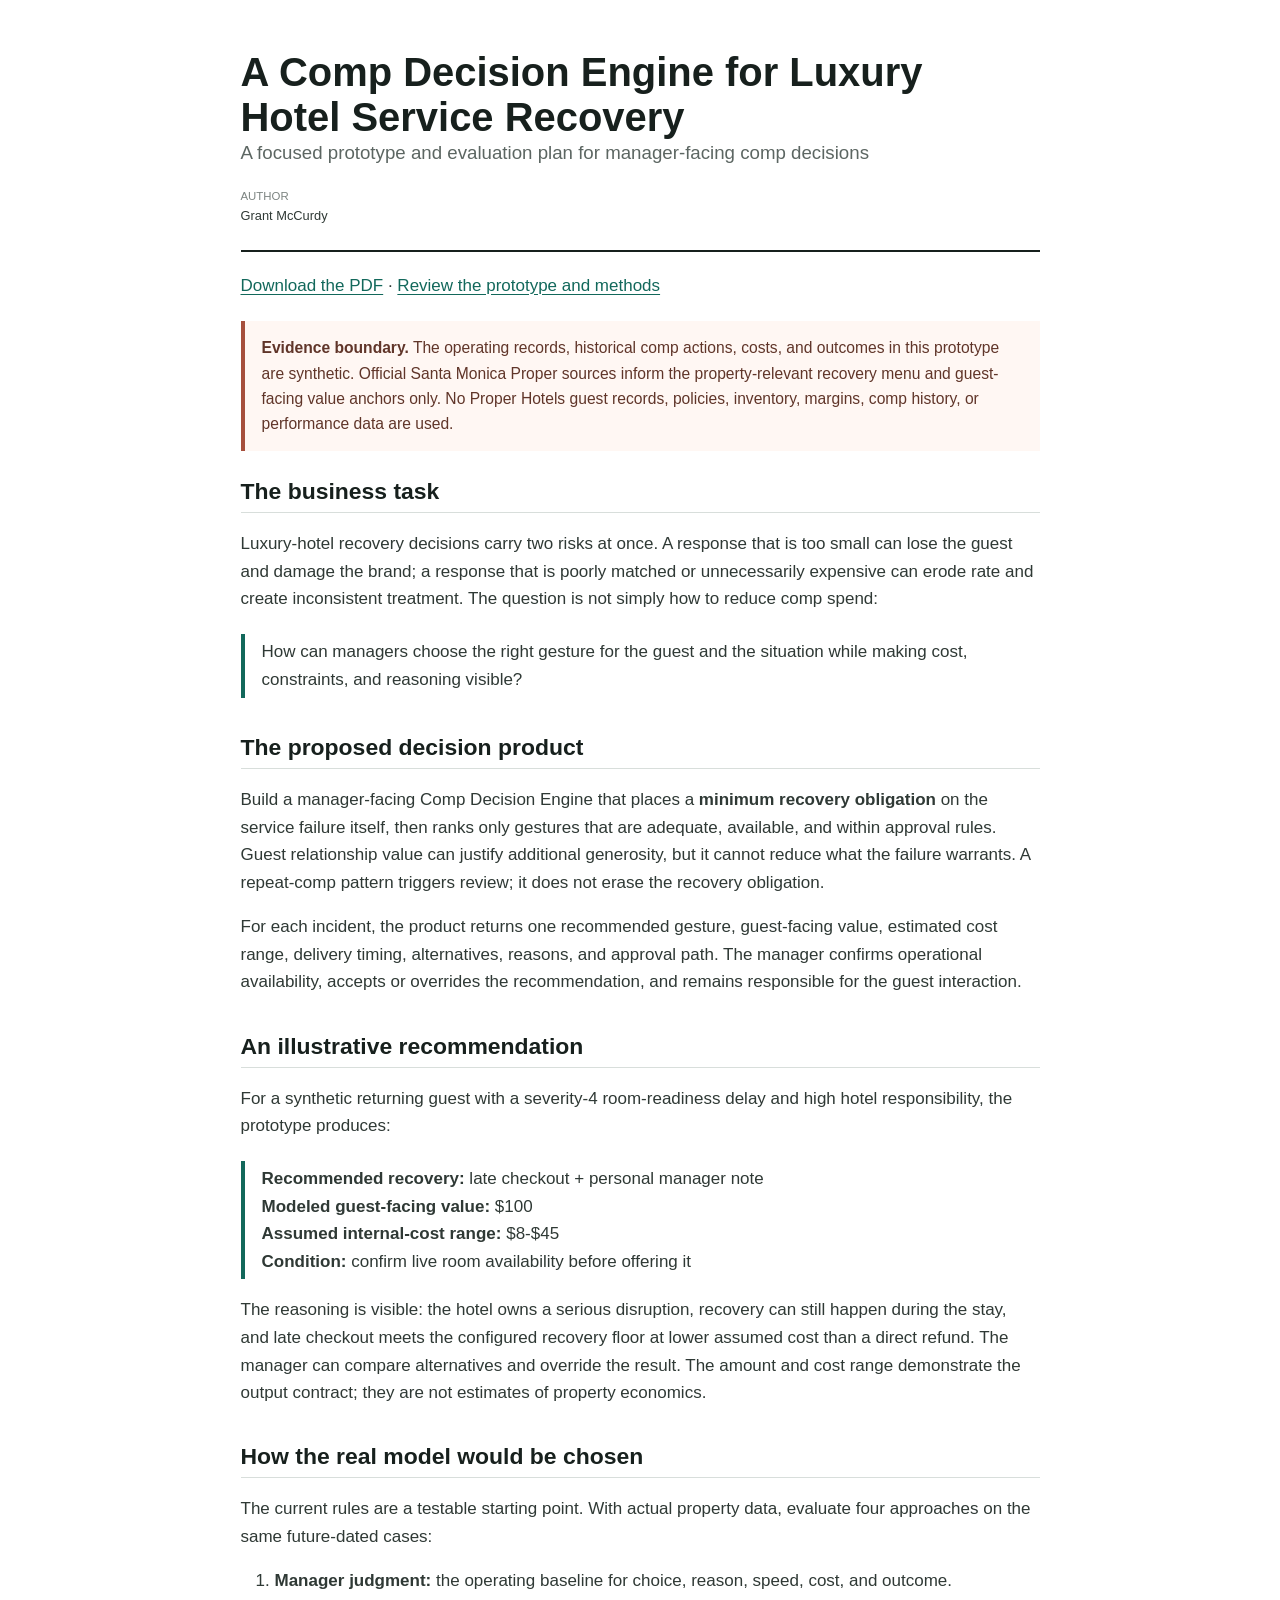
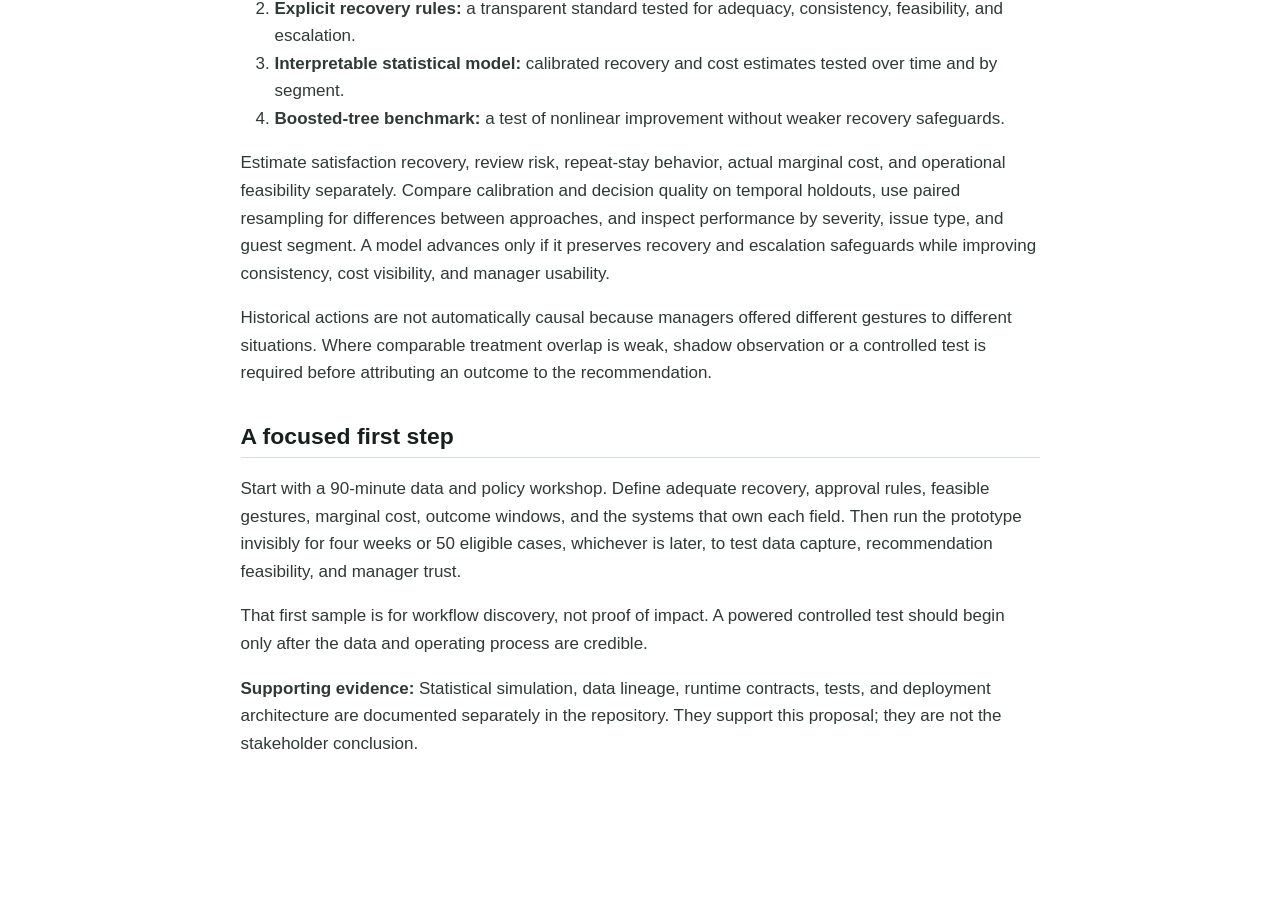
==== commit b278aeff: "feat(decision-engine): ship focused comp recommendation prototype" ====
--- a/index.html
+++ b/index.html
@@ -8,7 +8,7 @@
 
 <meta name="author" content="Grant McCurdy">
 
-<title>A Practical Framework for Better Hotel Comp Decisions</title>
+<title>A Comp Decision Engine for Luxury Hotel Service Recovery</title>
 <style>
 
 code{white-space: pre-wrap;}
@@ -2329,8 +2329,8 @@
 
 <header id="title-block-header" class="quarto-title-block default">
 <div class="quarto-title">
-<h1 class="title">A Practical Framework for Better Hotel Comp Decisions</h1>
-<p class="subtitle lead">How to balance guest recovery, consistency, and cost before changing policy</p>
+<h1 class="title">A Comp Decision Engine for Luxury Hotel Service Recovery</h1>
+<p class="subtitle lead">A focused prototype and evaluation plan for manager-facing comp decisions</p>
 </div>
 
 
@@ -2353,94 +2353,50 @@
 </header>
 
 
-<p><a href="reports/hotel-comp-decision-framework.pdf">Download the PDF</a> · <a href="reports/interactive-policy-prototype.html">View the technical prototype</a> · <a href="https://github.com/grant-mccurdy/hotel-comp-policy-model">Review the source repository</a></p>
+<p><a href="reports/hotel-comp-decision-framework.pdf">Download the PDF</a> · <a href="https://github.com/grant-mccurdy/hotel-comp-policy-model">Review the prototype and methods</a></p>
 <div class="evidence-boundary">
-<p><strong>Evidence boundary.</strong> This prototype uses synthetic hotel operating records and policy outcomes. Official public Santa Monica Proper sources inform the property-relevant recovery menu and guest-facing values only. The work does not use or claim access to Proper Hotels guest records, comp history, internal costs, policies, inventory, or performance.</p>
+<p><strong>Evidence boundary.</strong> The operating records, historical comp actions, costs, and outcomes in this prototype are synthetic. Official Santa Monica Proper sources inform the property-relevant recovery menu and guest-facing value anchors only. No Proper Hotels guest records, policies, inventory, margins, comp history, or performance data are used.</p>
 </div>
-<section id="the-decision-is-not-whether-to-comp-less" class="level2">
-<h2 data-anchor-id="the-decision-is-not-whether-to-comp-less">The decision is not whether to comp less</h2>
-<p>In luxury hospitality, a comp is both a cost and a service-recovery tool. Cost-only rules can damage guest relationships; unstructured discretion can create inconsistency and unnecessary room-rate erosion. The business question is:</p>
+<section id="the-business-task" class="level2">
+<h2 data-anchor-id="the-business-task">The business task</h2>
+<p>Luxury-hotel recovery decisions carry two risks at once. A response that is too small can lose the guest and damage the brand; a response that is poorly matched or unnecessarily expensive can erode rate and create inconsistent treatment. The question is not simply how to reduce comp spend:</p>
 <blockquote class="blockquote">
-<p>How can managers choose the right gesture for the guest and the situation, while making the cost and reasoning visible?</p>
+<p>How can managers choose the right gesture for the guest and the situation while making cost, constraints, and reasoning visible?</p>
 </blockquote>
-<p><strong>Recommendation:</strong> do not change comp policy from synthetic results. First map the hotel’s actual data and decision rules, then run an invisible shadow evaluation for four weeks or 50 eligible recovery cases, whichever is later. Compare prototype recommendations with manager judgment, actual cost, operational feasibility, and observed guest outcomes before deciding whether a controlled policy test is warranted.</p>
-<p>The four-week/50-case threshold is an operational discovery target, not a statistically powered sample for proving impact.</p>
 </section>
-<section id="why-this-sequence-is-safer" class="level2">
-<h2 data-anchor-id="why-this-sequence-is-safer">Why this sequence is safer</h2>
+<section id="the-proposed-decision-product" class="level2">
+<h2 data-anchor-id="the-proposed-decision-product">The proposed decision product</h2>
+<p>Build a manager-facing Comp Decision Engine that places a <strong>minimum recovery obligation</strong> on the service failure itself, then ranks only gestures that are adequate, available, and within approval rules. Guest relationship value can justify additional generosity, but it cannot reduce what the failure warrants. A repeat-comp pattern triggers review; it does not erase the recovery obligation.</p>
+<p>For each incident, the product returns one recommended gesture, guest-facing value, estimated cost range, delivery timing, alternatives, reasons, and approval path. The manager confirms operational availability, accepts or overrides the recommendation, and remains responsible for the guest interaction.</p>
+</section>
+<section id="an-illustrative-recommendation" class="level2">
+<h2 data-anchor-id="an-illustrative-recommendation">An illustrative recommendation</h2>
+<p>For a synthetic returning guest with a severity-4 room-readiness delay and high hotel responsibility, the prototype produces:</p>
+<blockquote class="blockquote">
+<p><strong>Recommended recovery:</strong> late checkout + personal manager note<br>
+<strong>Modeled guest-facing value:</strong> $100<br>
+<strong>Assumed internal-cost range:</strong> $8-$45<br>
+<strong>Condition:</strong> confirm live room availability before offering it</p>
+</blockquote>
+<p>The reasoning is visible: the hotel owns a serious disruption, recovery can still happen during the stay, and late checkout meets the configured recovery floor at lower assumed cost than a direct refund. The manager can compare alternatives and override the result. The amount and cost range demonstrate the output contract; they are not estimates of property economics.</p>
+</section>
+<section id="how-the-real-model-would-be-chosen" class="level2">
+<h2 data-anchor-id="how-the-real-model-would-be-chosen">How the real model would be chosen</h2>
+<p>The current rules are a testable starting point. With actual property data, evaluate four approaches on the same future-dated cases:</p>
 <ol type="1">
-<li><strong>Guest recovery first.</strong> A recommendation must meet proposed recovery, escalation, data-quality, and feasibility rules before cost enters the comparison.</li>
-<li><strong>Cost second.</strong> Among options that clear those safeguards, compare actual marginal cost rather than guest-facing price alone.</li>
-<li><strong>Real outcomes decide.</strong> Satisfaction recovery, reviews, repeat stays, manager overrides, and contribution margin determine whether the rule deserves a controlled test.</li>
+<li><strong>Manager judgment:</strong> the operating baseline for choice, reason, speed, cost, and outcome.</li>
+<li><strong>Explicit recovery rules:</strong> a transparent standard tested for adequacy, consistency, feasibility, and escalation.</li>
+<li><strong>Interpretable statistical model:</strong> calibrated recovery and cost estimates tested over time and by segment.</li>
+<li><strong>Boosted-tree benchmark:</strong> a test of nonlinear improvement without weaker recovery safeguards.</li>
 </ol>
+<p>Estimate satisfaction recovery, review risk, repeat-stay behavior, actual marginal cost, and operational feasibility separately. Compare calibration and decision quality on temporal holdouts, use paired resampling for differences between approaches, and inspect performance by severity, issue type, and guest segment. A model advances only if it preserves recovery and escalation safeguards while improving consistency, cost visibility, and manager usability.</p>
+<p>Historical actions are not automatically causal because managers offered different gestures to different situations. Where comparable treatment overlap is weak, shadow observation or a controlled test is required before attributing an outcome to the recommendation.</p>
 </section>
-<section id="what-the-current-prototype-demonstrates" class="level2">
-<h2 data-anchor-id="what-the-current-prototype-demonstrates">What the current prototype demonstrates</h2>
-<p>The prototype reconciles synthetic PMS, CRM, service-ticket, comp-ledger, POS, survey, and operating data into recovery cases, then tests five policies under the same proposed rules. The screen checks recovery paths, high-risk escalation, operational feasibility, data holds, and highest-severity review. Uncertain cost and case assumptions are varied repeatedly; every rule must still pass in at least 80% of those runs.</p>
-<div class="cell">
-<div class="cell-output-display">
-<div id="fig-policy-cost" class="quarto-float quarto-figure quarto-figure-center" alt="Interval plot of modeled internal cost per synthetic case for three policies that passed the proposed screen. Guardrailed recovery has a median near 71 dollars, intelligent generosity near 93 dollars, and recovery first near 119 dollars.">
-<figure class="quarto-float quarto-float-fig figure">
-<div aria-describedby="fig-policy-cost-caption-0ceaefa1-69ba-4598-a22c-09a6ac19f8ca">
-<img role="img" aria-label="Interval plot of modeled internal cost per synthetic case for three policies that passed the proposed screen. Guardrailed recovery has a median near 71 dollars, intelligent generosity near 93 dollars, and recovery first near 119 dollars." src="[data-uri]" class="img-fluid figure-img" alt="Interval plot of modeled internal cost per synthetic case for three policies that passed the proposed screen. Guardrailed recovery has a median near 71 dollars, intelligent generosity near 93 dollars, and recovery first near 119 dollars." width="624">
-</div>
-<figcaption class="quarto-float-caption-bottom quarto-float-caption quarto-float-fig" id="fig-policy-cost-caption-0ceaefa1-69ba-4598-a22c-09a6ac19f8ca">
-Figure 1: Only the three policies that pass every proposed synthetic screening rule are shown. The dot is the middle modeled cost per synthetic case; the line contains the central 90% of results after uncertain assumptions are varied 5,000 times. This is a sensitivity check, not observed Proper Hotels costs, savings, or a probability of business success. Source: versioned synthetic policy mart, 430 cases per policy.
-</figcaption>
-</figure>
-</div>
-</div>
-</div>
-<p>Under these synthetic assumptions, three policies pass the proposed screen. The lowest modeled median among them is approximately $71 per case. That result shows how a safeguards-first comparison works; it does <strong>not</strong> identify an optimal policy for Proper Hotels.</p>
-</section>
-<section id="one-case-end-to-end" class="level2">
-<h2 data-anchor-id="one-case-end-to-end">One case, end to end</h2>
-<p>A synthetic returning guest experiences a severity-4 room-readiness delay for which hotel responsibility is modeled at 93%. The engine recommends a <strong>$180 Calabra or Palma dining credit</strong>, with an assumed internal-cost range of <strong>$45-$108</strong>.</p>
-<p>The explanation is visible: the issue is hotel-responsible, high severity, and recoverable before checkout; the dining gesture has high perceived value at a lower assumed cost. Without the operating-availability signal, the model would choose a $360 room upgrade; without the property-fit signal, it would choose $100 late checkout. Managers can challenge that reasoning rather than accept a black-box score.</p>
-</section>
-<section id="a-controlled-path-to-a-real-decision" class="level2">
-<h2 data-anchor-id="a-controlled-path-to-a-real-decision">A controlled path to a real decision</h2>
-<div class="cell">
-<div class="cell-output-display">
-<table class="caption-top table table-sm table-striped small">
-<colgroup>
-<col style="width: 13%">
-<col style="width: 48%">
-<col style="width: 37%">
-</colgroup>
-<thead>
-<tr class="header">
-<th style="text-align: left;">Stage</th>
-<th style="text-align: left;">Business question</th>
-<th style="text-align: left;">Decision gate</th>
-</tr>
-</thead>
-<tbody>
-<tr class="odd">
-<td style="text-align: left;">1. Data and policy workshop</td>
-<td style="text-align: left;">Can failures, comps, costs, constraints, and outcomes be joined reliably?</td>
-<td style="text-align: left;">Proceed only after definitions, ownership, and material data gaps are agreed.</td>
-</tr>
-<tr class="even">
-<td style="text-align: left;">2. Invisible shadow evaluation</td>
-<td style="text-align: left;">Are recommendations guest-appropriate, feasible, explainable, and economically credible beside manager decisions?</td>
-<td style="text-align: left;">Revise or stop when safety, data-quality, feasibility, or trust checks fail.</td>
-</tr>
-<tr class="odd">
-<td style="text-align: left;">3. Controlled-test design</td>
-<td style="text-align: left;">Is there enough observed evidence to test manager-assisted use?</td>
-<td style="text-align: left;">Pre-register outcomes and sample size; do not adopt policy from shadow agreement alone.</td>
-</tr>
-</tbody>
-</table>
-</div>
-</div>
-<p>The shadow record should capture the failure and timing, guest context, manager decision and override, gesture availability, actual marginal cost, and post-recovery outcomes. Those data distinguish intelligent generosity from under-recovery and avoidable leakage.</p>
-</section>
-<section id="proposed-next-conversation" class="level2">
-<h2 data-anchor-id="proposed-next-conversation">Proposed next conversation</h2>
-<p>Use a 90-minute working session to map the current comp workflow, define what “good recovery” means, identify the relevant systems and owners, and select a small set of shadow metrics. The immediate output is a shared data map and validation plan. A manager-facing tool or policy change comes only after the real evidence supports it.</p>
-<p><strong>Methods and engineering evidence:</strong> The repository includes the <a href="reports/policy-decision-analysis.md">policy analysis</a>, <a href="reports/policy-sensitivity.md">assumption-stress method</a>, <a href="reports/data-lineage.md">data lineage</a>, and <a href="reports/engineering-evidence.md">S3-to-Snowflake validation</a>. These support the brief without requiring a stakeholder to read the technical implementation first.</p>
+<section id="a-focused-first-step" class="level2">
+<h2 data-anchor-id="a-focused-first-step">A focused first step</h2>
+<p>Start with a 90-minute data and policy workshop. Define adequate recovery, approval rules, feasible gestures, marginal cost, outcome windows, and the systems that own each field. Then run the prototype invisibly for four weeks or 50 eligible cases, whichever is later, to test data capture, recommendation feasibility, and manager trust.</p>
+<p>That first sample is for workflow discovery, not proof of impact. A powered controlled test should begin only after the data and operating process are credible.</p>
+<p><strong>Supporting evidence:</strong> Statistical simulation, data lineage, runtime contracts, tests, and deployment architecture are documented separately in the repository. They support this proposal; they are not the stakeholder conclusion.</p>
 </section>
 
 </main>
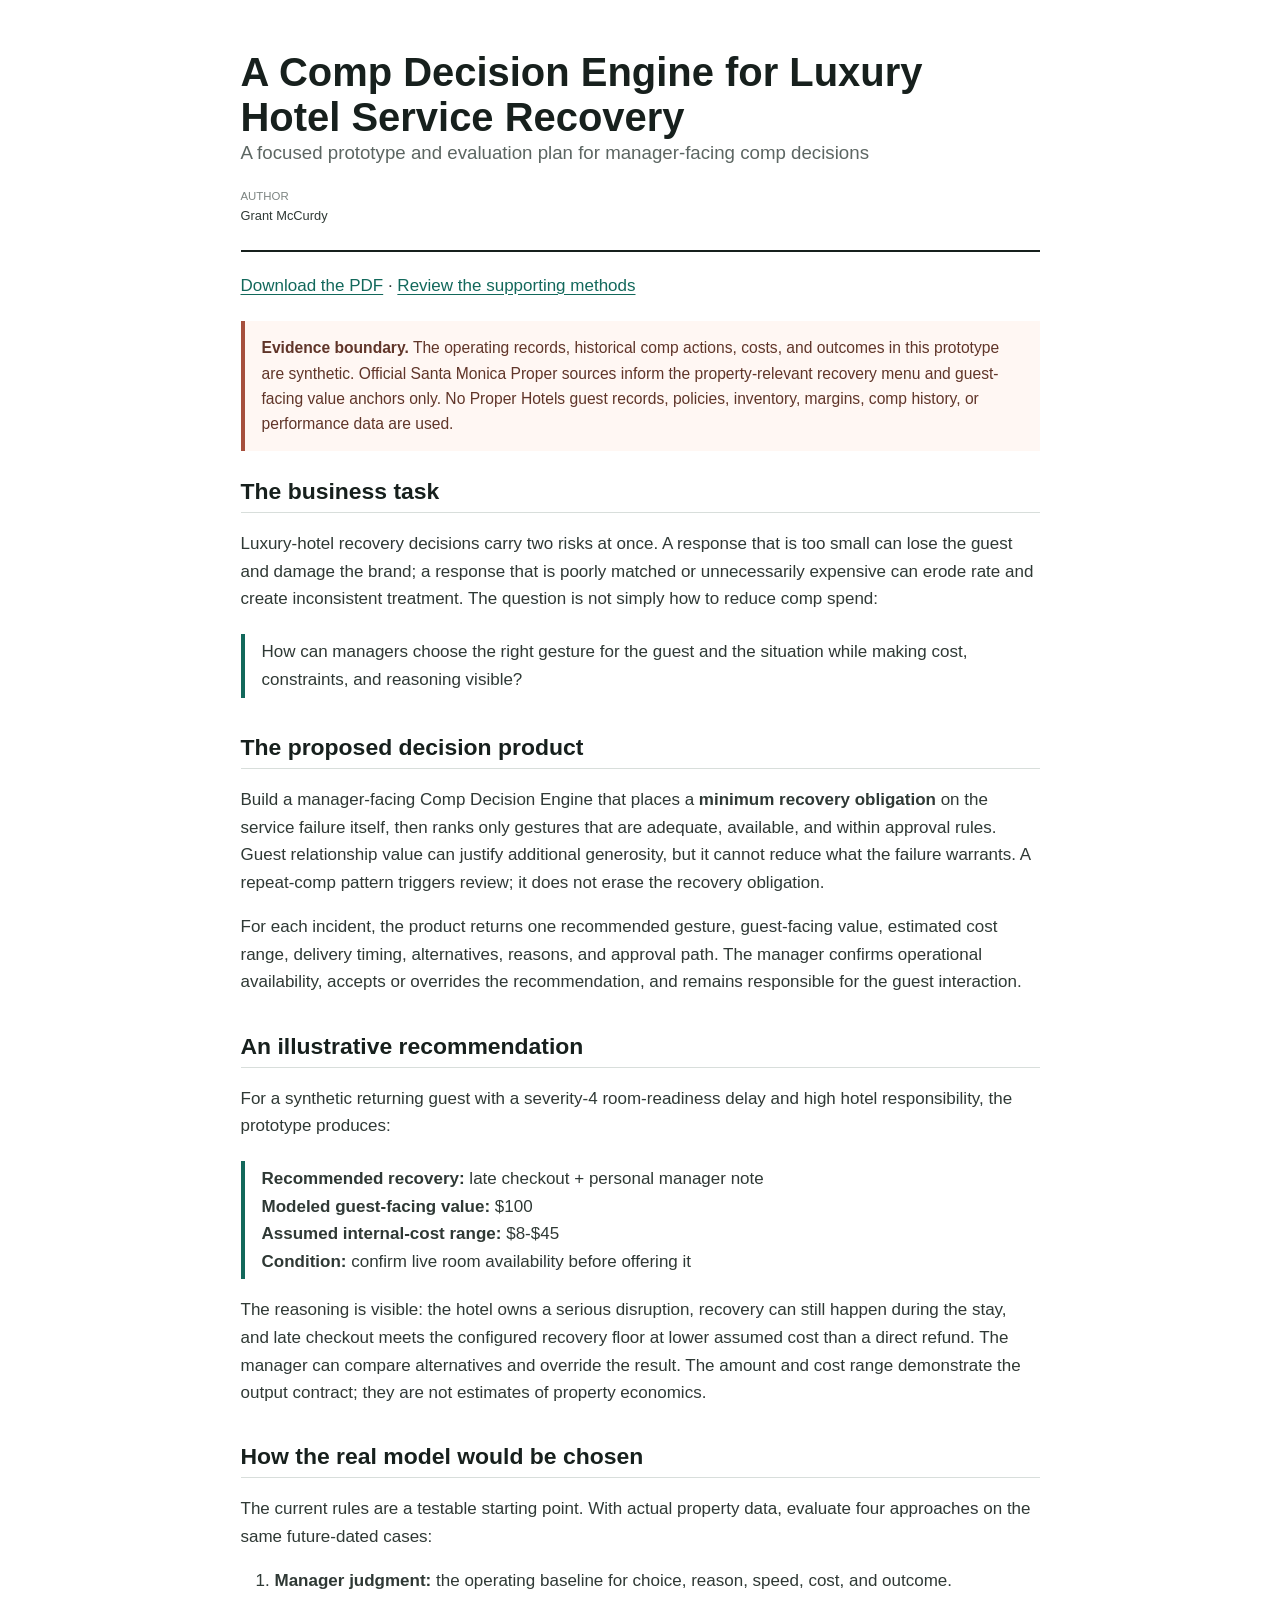
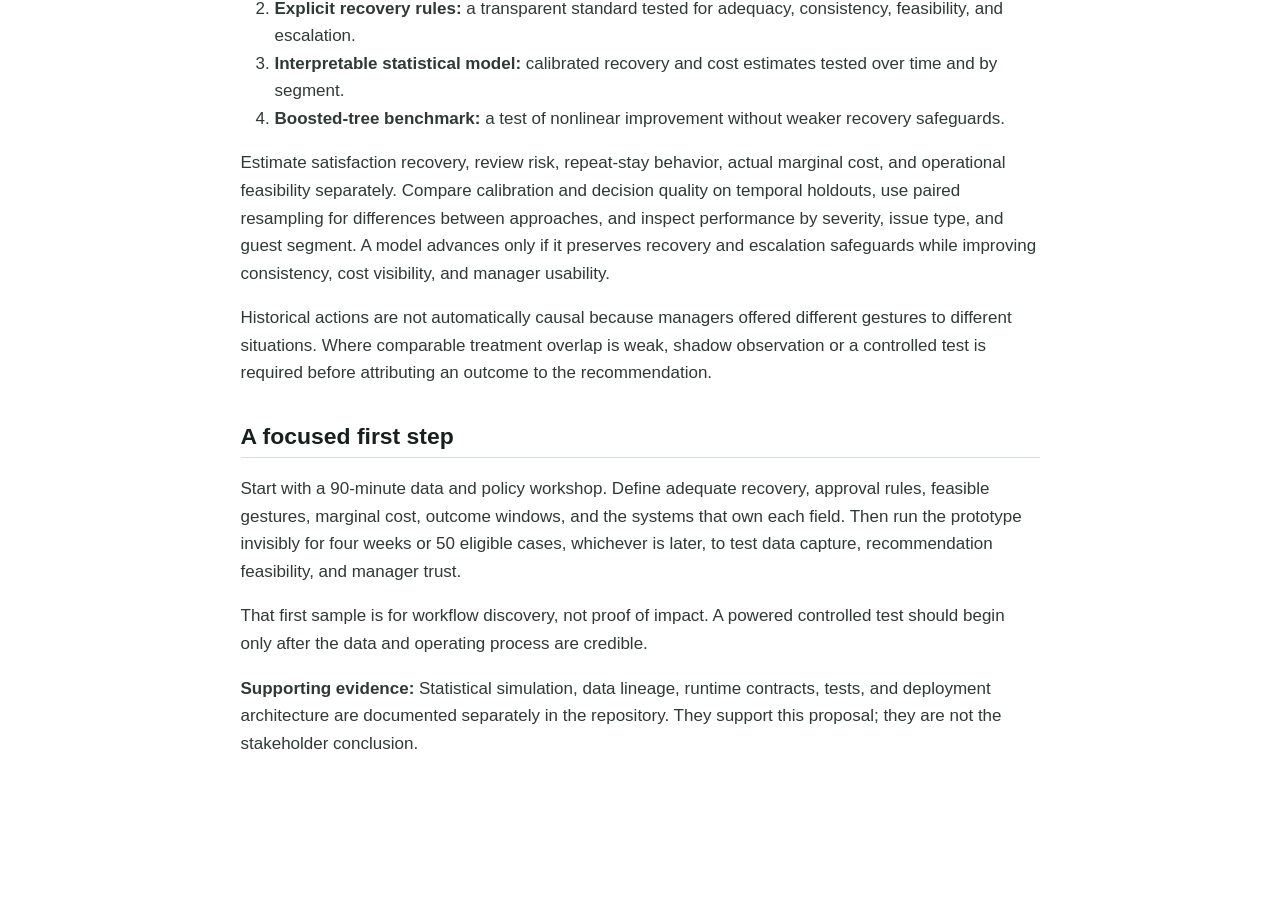
==== commit 99e2117b: "fix(report): link published supporting methods" ====
--- a/index.html
+++ b/index.html
@@ -2353,7 +2353,7 @@
 </header>
 
 
-<p><a href="reports/hotel-comp-decision-framework.pdf">Download the PDF</a> · <a href="https://github.com/grant-mccurdy/hotel-comp-policy-model">Review the prototype and methods</a></p>
+<p><a href="reports/hotel-comp-decision-framework.pdf">Download the PDF</a> · <a href="reports/policy-decision-analysis.md">Review the supporting methods</a></p>
 <div class="evidence-boundary">
 <p><strong>Evidence boundary.</strong> The operating records, historical comp actions, costs, and outcomes in this prototype are synthetic. Official Santa Monica Proper sources inform the property-relevant recovery menu and guest-facing value anchors only. No Proper Hotels guest records, policies, inventory, margins, comp history, or performance data are used.</p>
 </div>
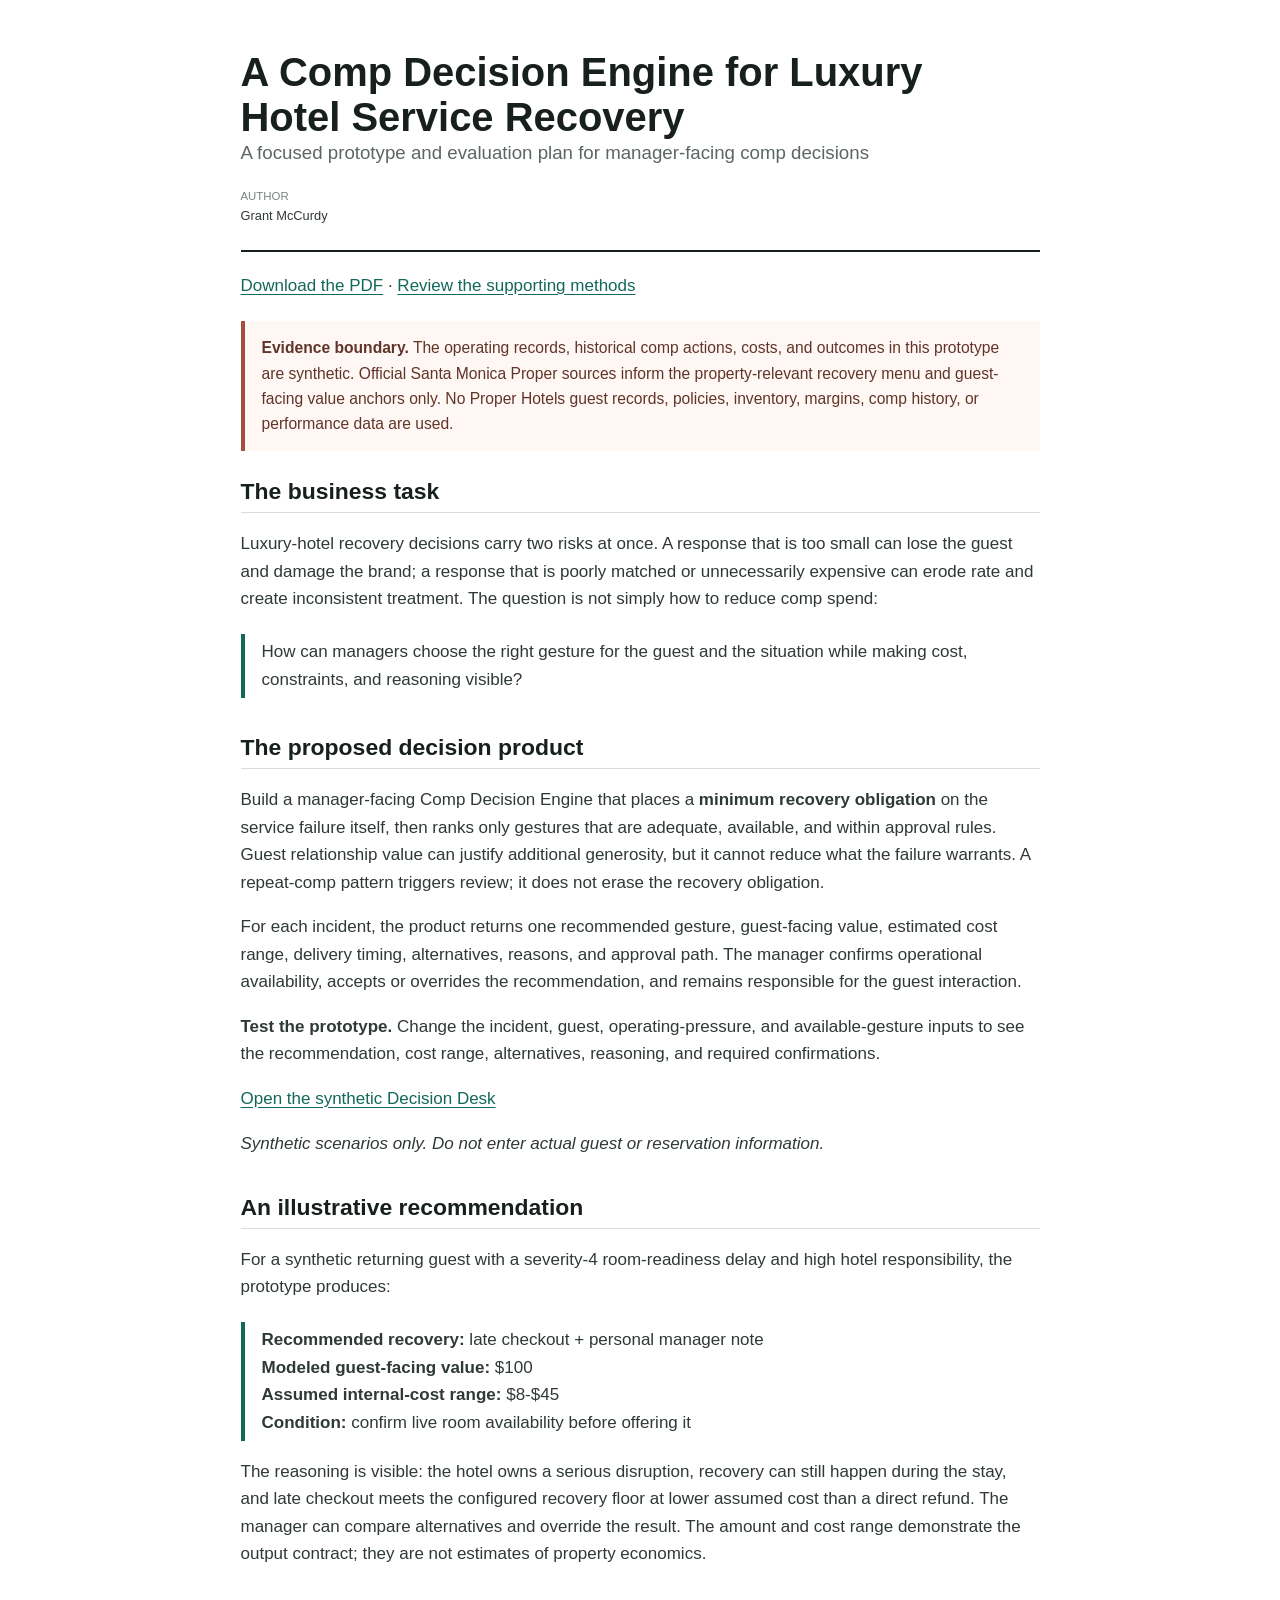
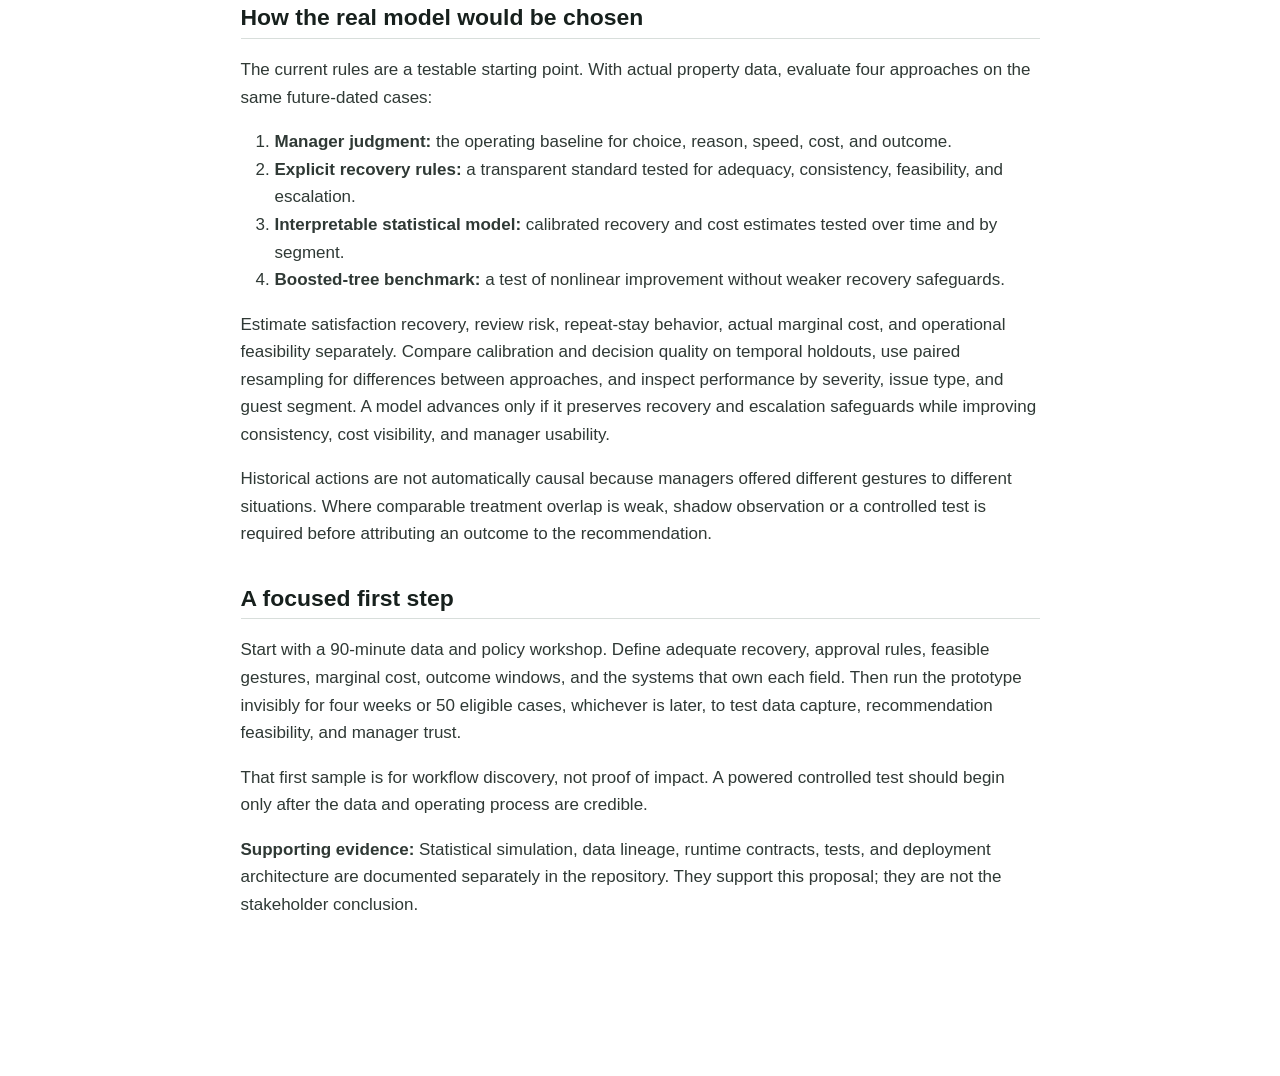
==== commit f161ddcf: "feat(report): link interactive comp decision desk" ====
--- a/index.html
+++ b/index.html
@@ -2242,6 +2242,18 @@
 margin: 0;
 color: inherit;
 }
+.prototype-link {
+margin: 1.25rem 0 0.5rem;
+padding: 0.55rem 0 0.55rem 1rem;
+border-left: 4px solid var(--teal);
+}
+.prototype-link p {
+margin: 0.3rem 0;
+}
+.prototype-link p:last-child {
+color: var(--muted);
+font-size: 0.86rem;
+}
 .cell-output-display {
 margin: 1rem 0 0.45rem;
 }
@@ -2368,6 +2380,9 @@
 <h2 data-anchor-id="the-proposed-decision-product">The proposed decision product</h2>
 <p>Build a manager-facing Comp Decision Engine that places a <strong>minimum recovery obligation</strong> on the service failure itself, then ranks only gestures that are adequate, available, and within approval rules. Guest relationship value can justify additional generosity, but it cannot reduce what the failure warrants. A repeat-comp pattern triggers review; it does not erase the recovery obligation.</p>
 <p>For each incident, the product returns one recommended gesture, guest-facing value, estimated cost range, delivery timing, alternatives, reasons, and approval path. The manager confirms operational availability, accepts or overrides the recommendation, and remains responsible for the guest interaction.</p>
+<p><strong>Test the prototype.</strong> Change the incident, guest, operating-pressure, and available-gesture inputs to see the recommendation, cost range, alternatives, reasoning, and required confirmations.</p>
+<p><a href="https://hotel-comp-decision-desk.grant-mccurdy.workers.dev/">Open the synthetic Decision Desk</a></p>
+<p><em>Synthetic scenarios only. Do not enter actual guest or reservation information.</em></p>
 </section>
 <section id="an-illustrative-recommendation" class="level2">
 <h2 data-anchor-id="an-illustrative-recommendation">An illustrative recommendation</h2>
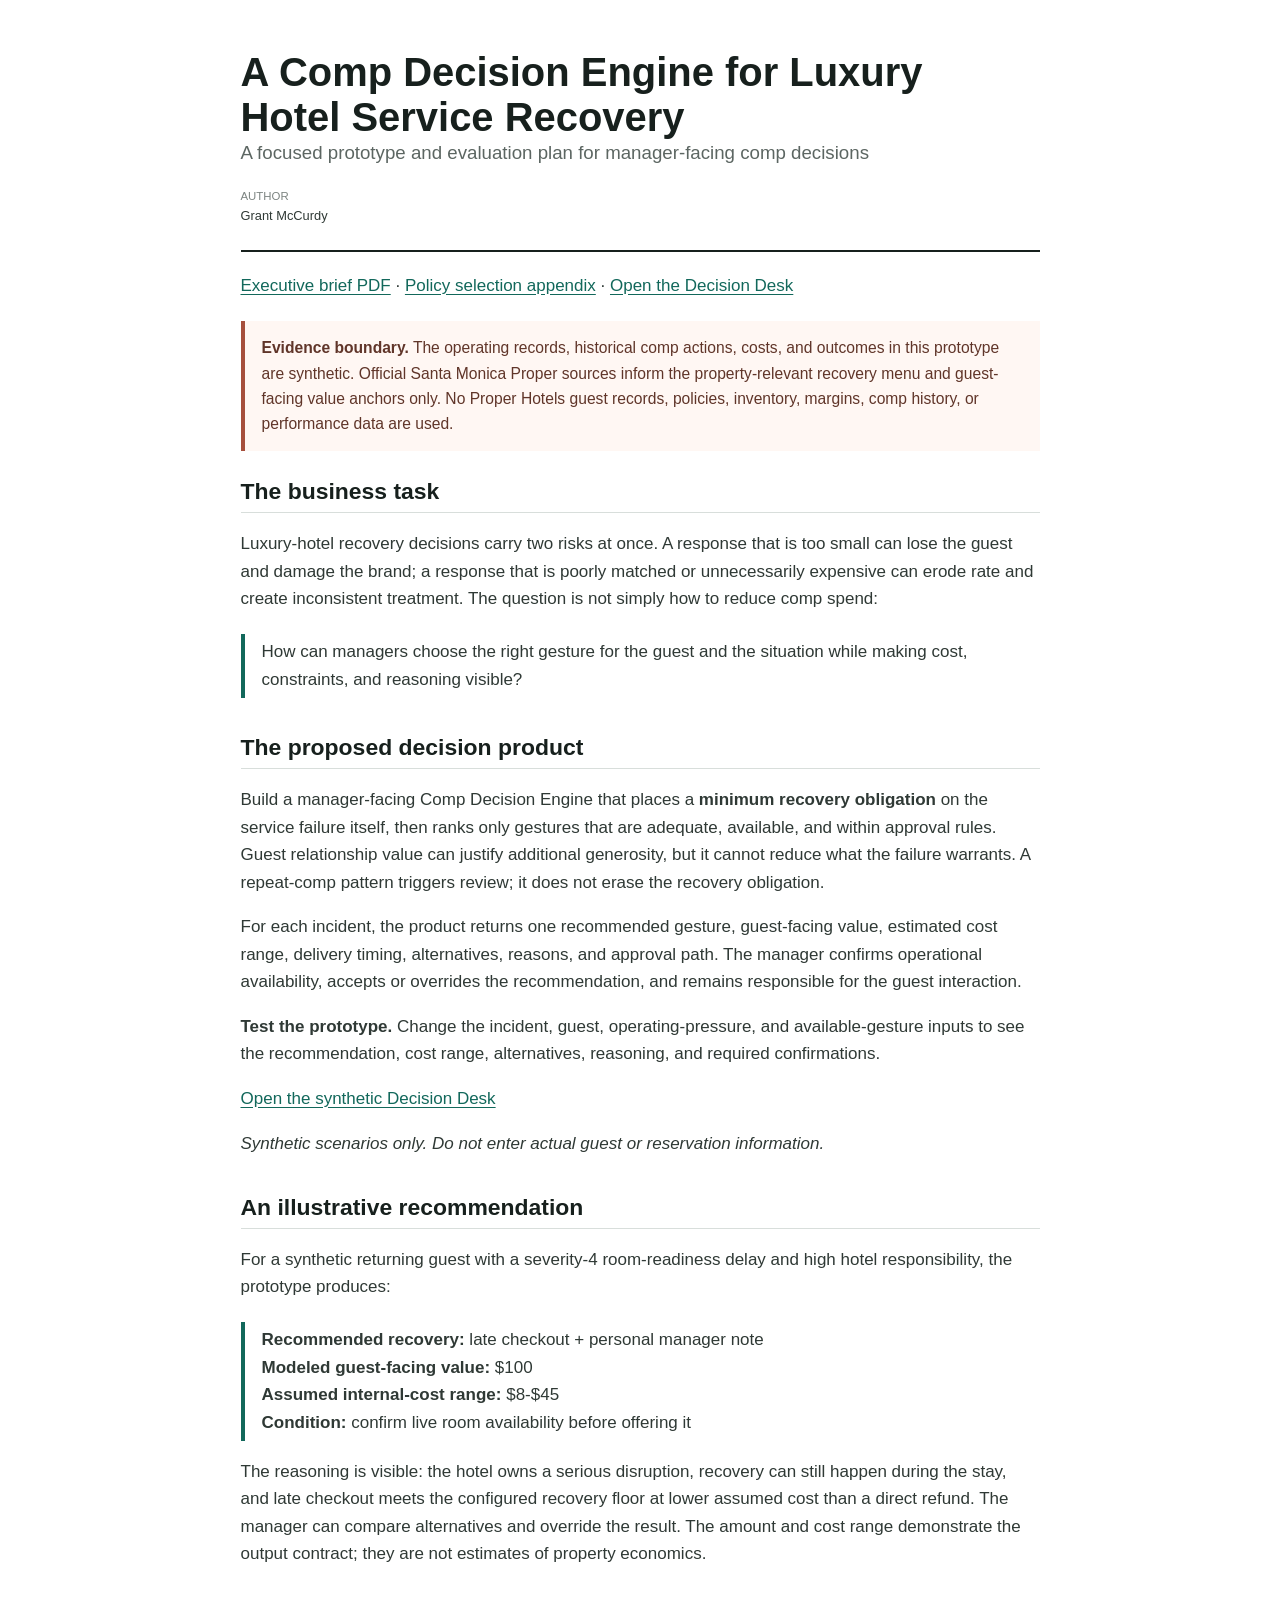
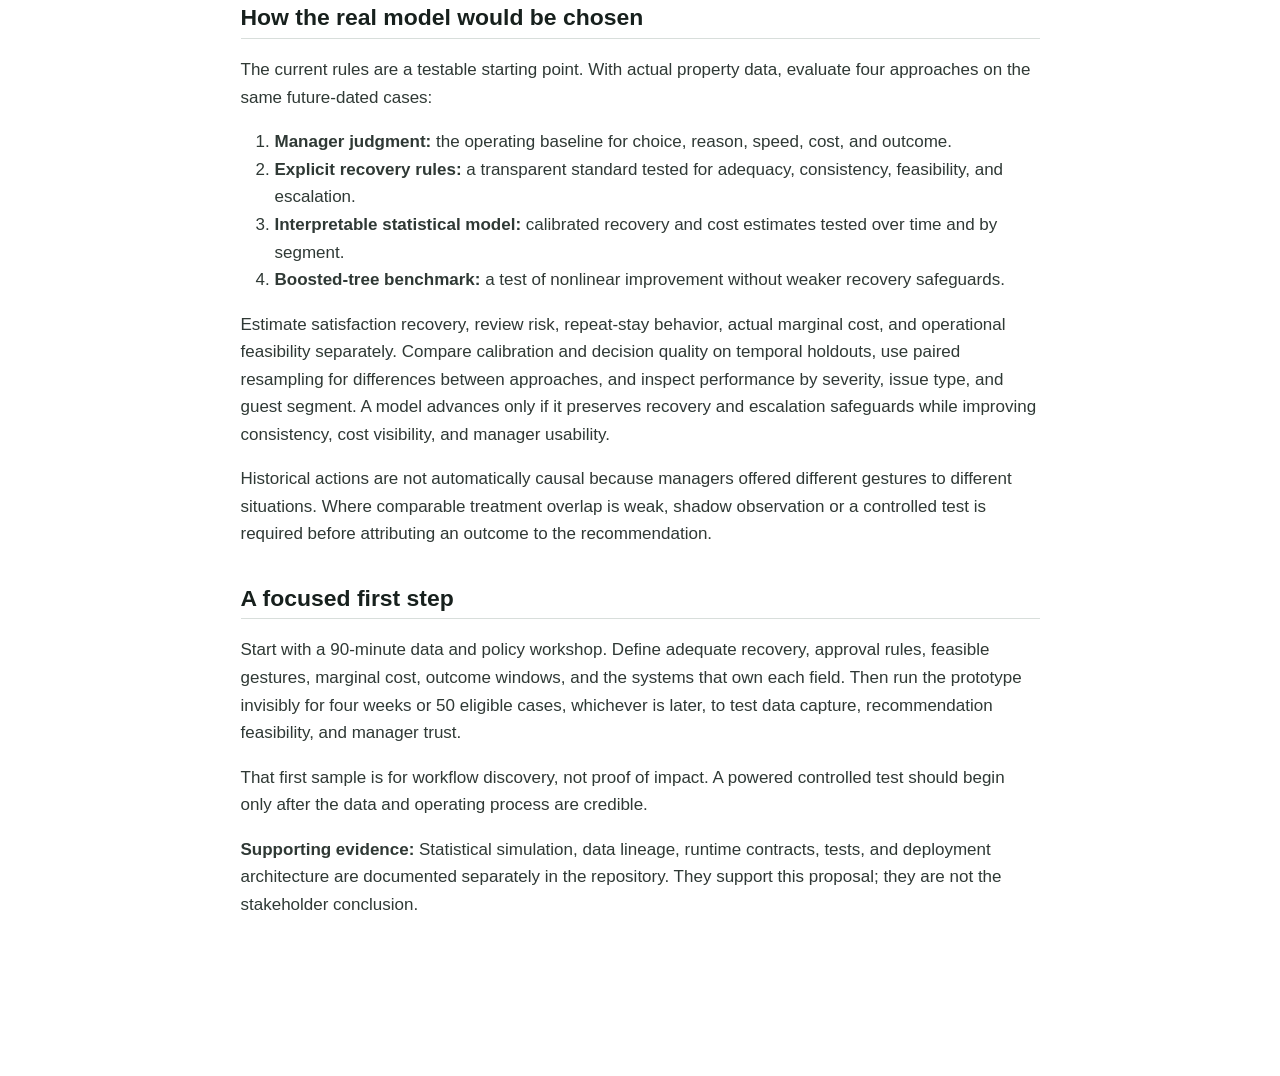
==== commit eafa9532: "chore(report): refresh generated decision artifacts" ====
--- a/index.html
+++ b/index.html
@@ -2365,7 +2365,7 @@
 </header>
 
 
-<p><a href="reports/hotel-comp-decision-framework.pdf">Download the PDF</a> · <a href="reports/policy-decision-analysis.md">Review the supporting methods</a></p>
+<p><a href="reports/hotel-comp-decision-framework.pdf">Executive brief PDF</a> · <a href="reports/policy-selection-technical-appendix.html">Policy selection appendix</a> · <a href="https://hotel-comp-decision-desk.grant-mccurdy.workers.dev/">Open the Decision Desk</a></p>
 <div class="evidence-boundary">
 <p><strong>Evidence boundary.</strong> The operating records, historical comp actions, costs, and outcomes in this prototype are synthetic. Official Santa Monica Proper sources inform the property-relevant recovery menu and guest-facing value anchors only. No Proper Hotels guest records, policies, inventory, margins, comp history, or performance data are used.</p>
 </div>
